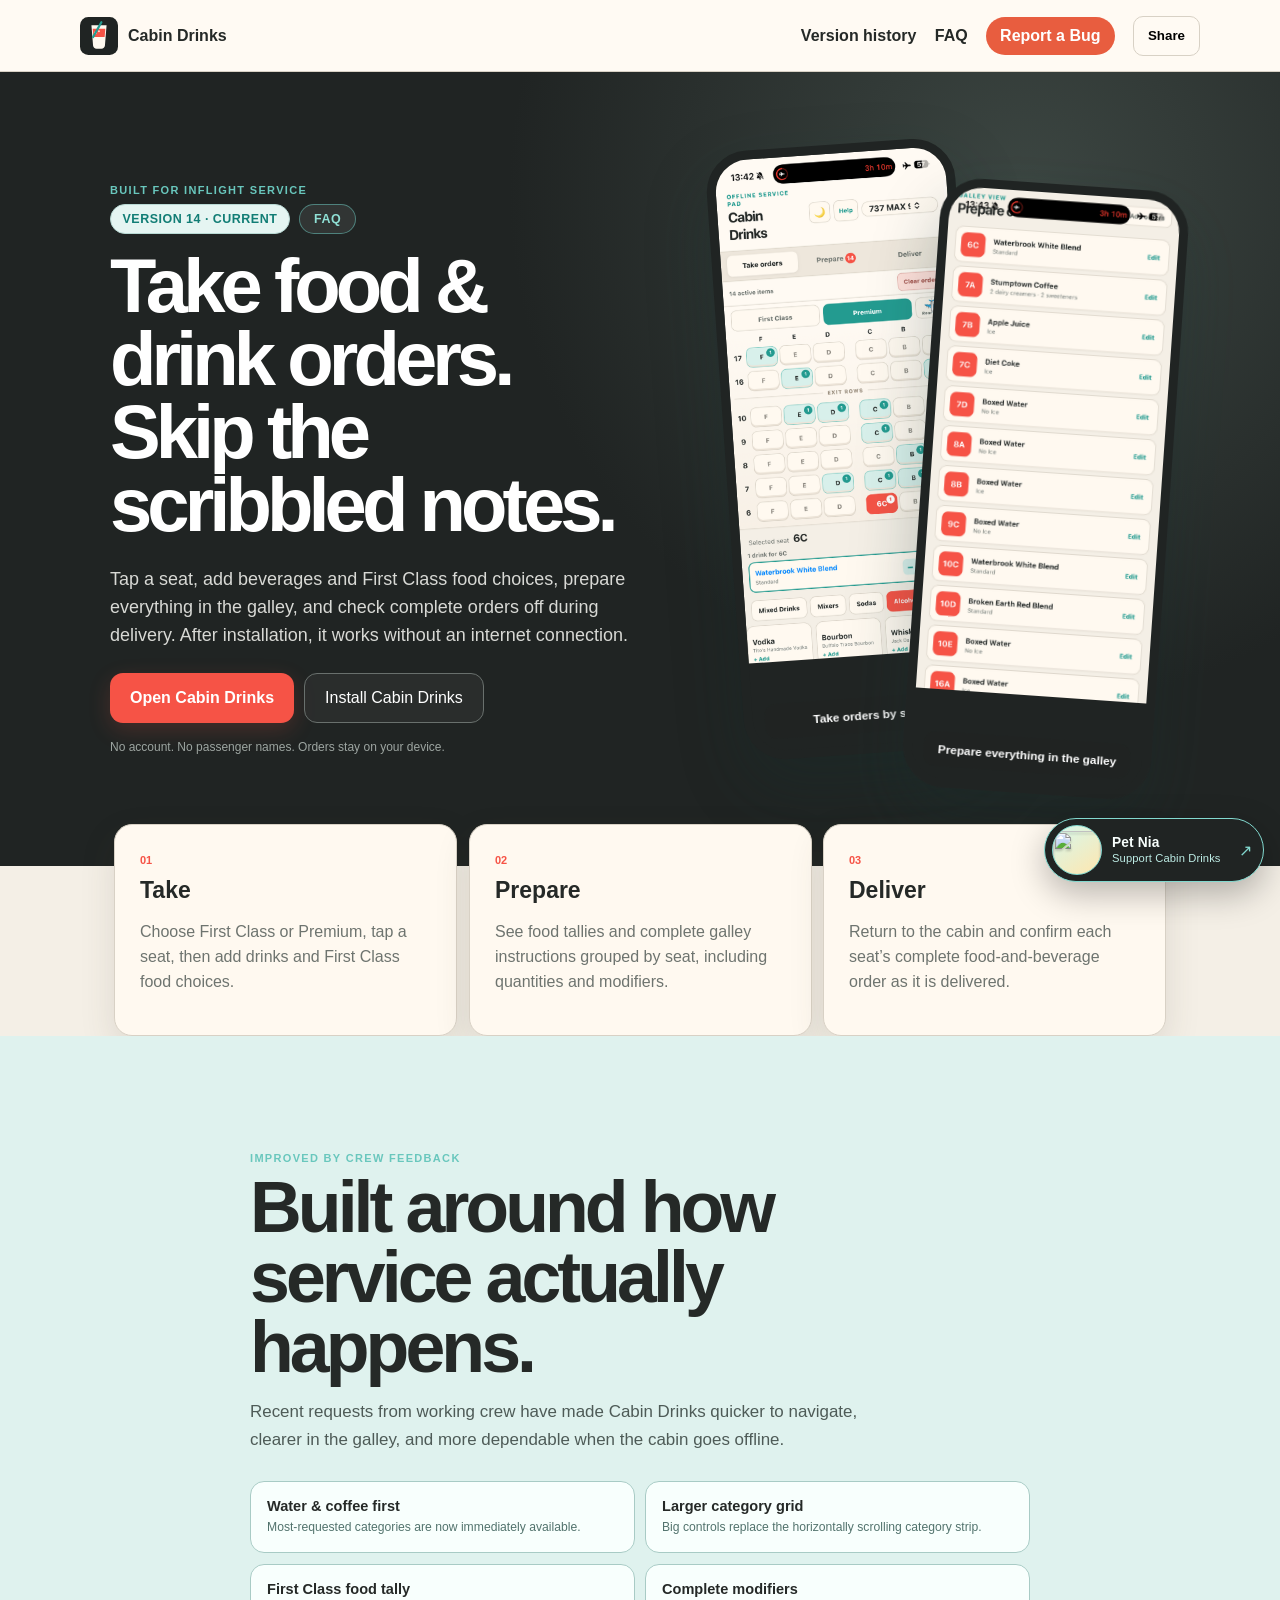
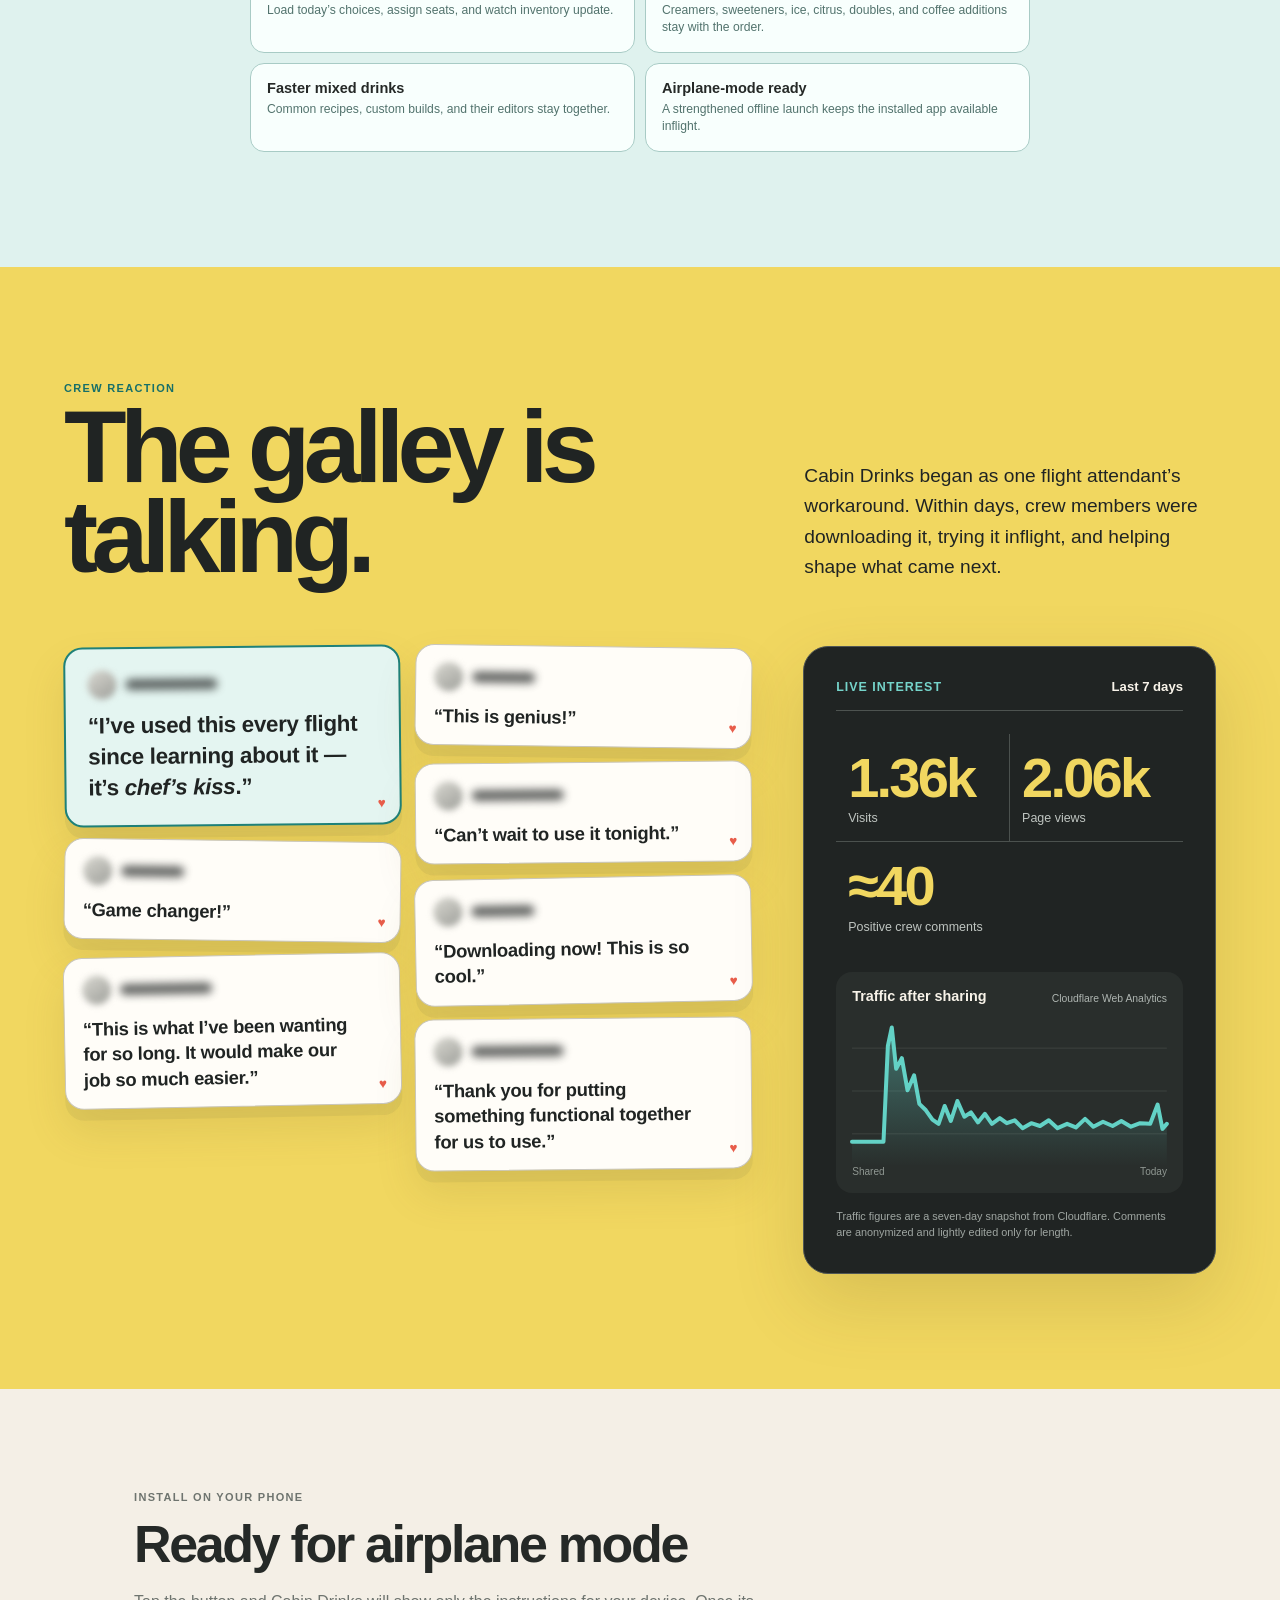
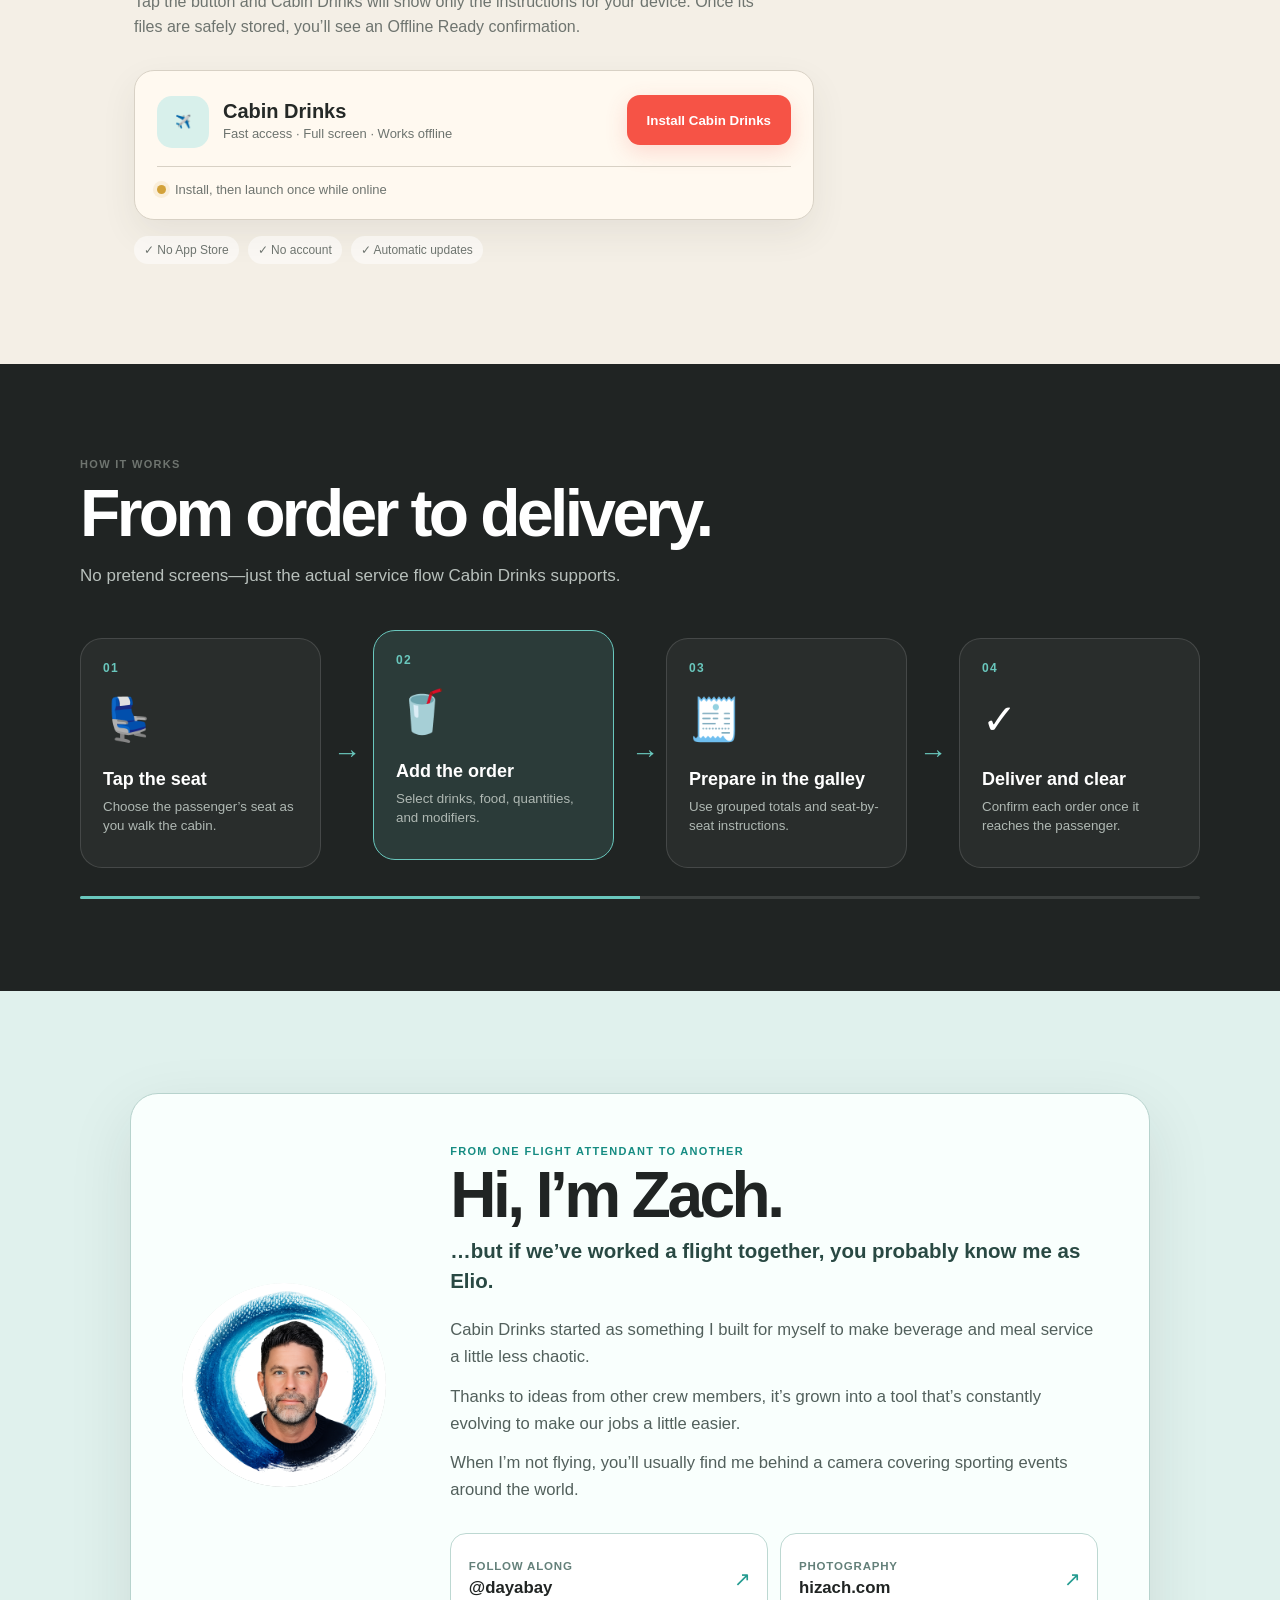
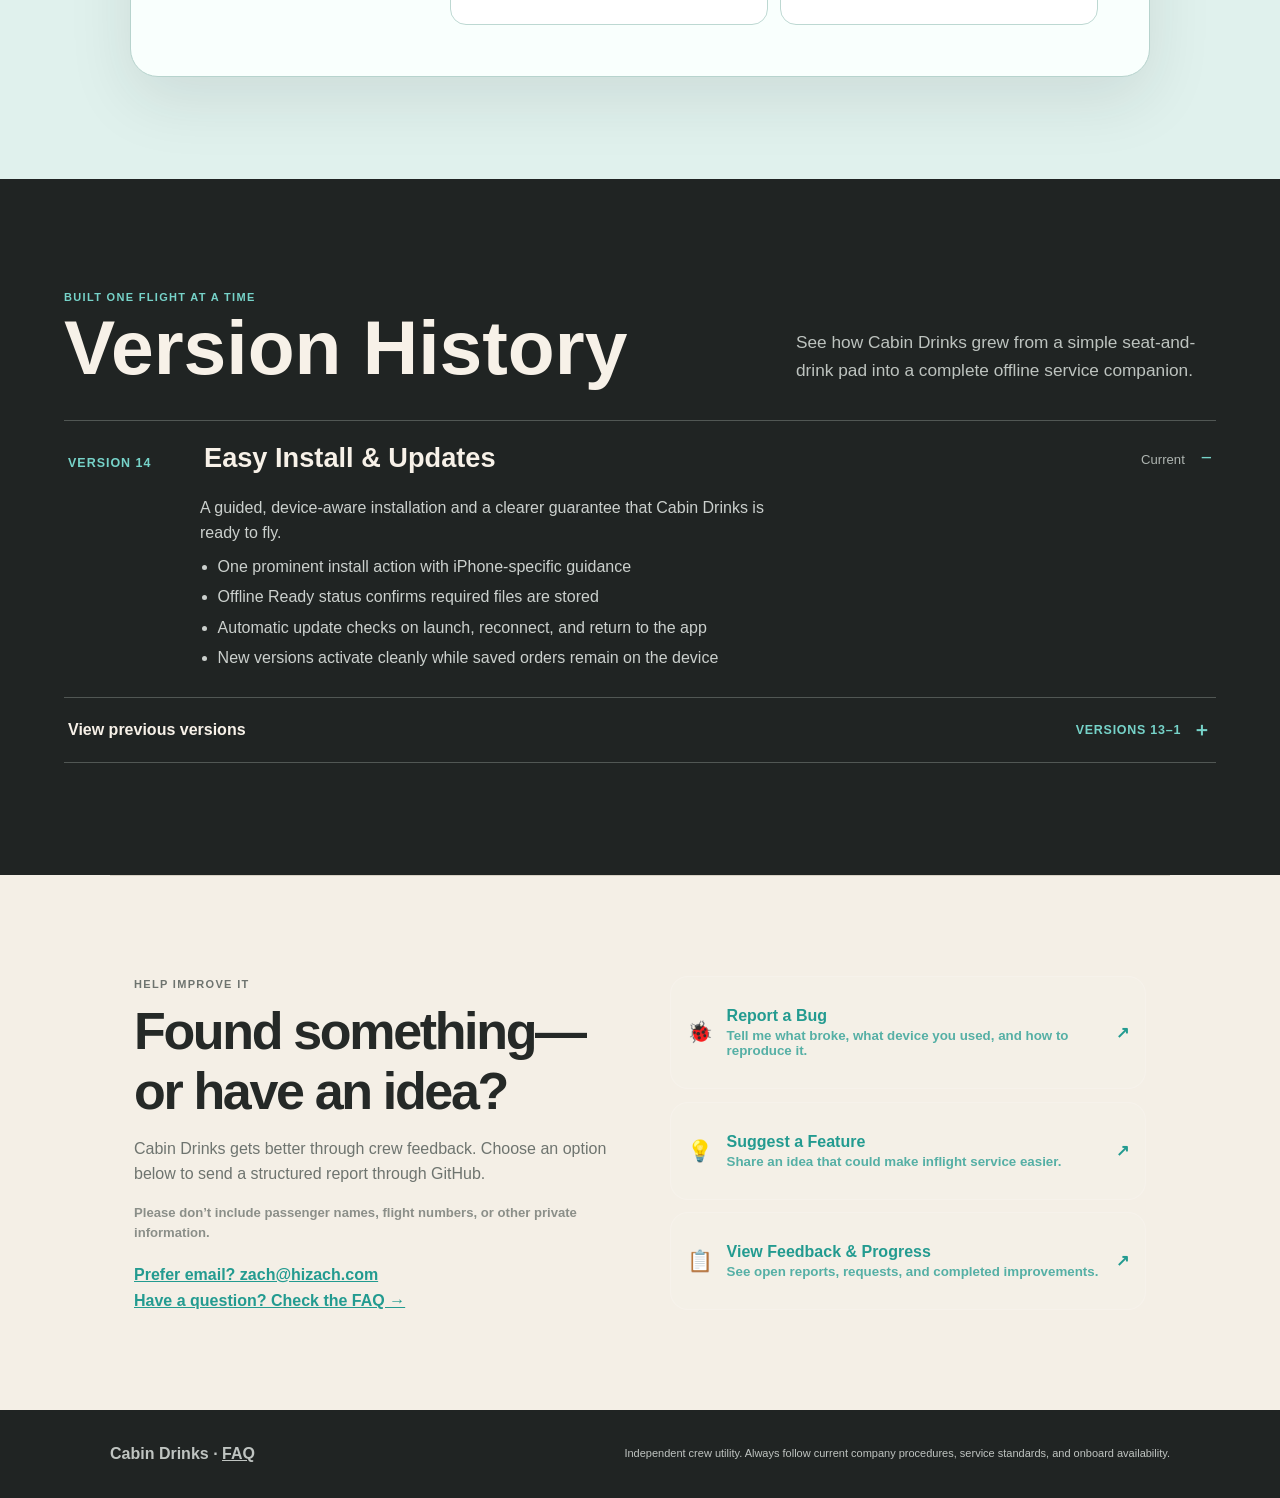
==== index.html @ 02ba3474 "Refresh Pet Nia support styles on iPhone" ====
<!doctype html>
<html lang="en">
<head>
<meta charset="utf-8">
<meta name="viewport" content="width=device-width,initial-scale=1,viewport-fit=cover">
<meta name="theme-color" content="#202423">
<title>Cabin Drinks · Offline food and beverage service pad</title>
<meta name="description" content="A fast, offline-friendly food and beverage order pad designed for inflight service.">
<link rel="manifest" href="./manifest.json">
<link rel="icon" href="./app-icon.svg">
<link rel="apple-touch-icon" href="./app-icon.svg">
<link rel="stylesheet" href="./landing.css">
<link rel="stylesheet" href="./history.css">
<link rel="stylesheet" href="./about.css">
<link rel="stylesheet" href="./support.css?v=3">
<link rel="stylesheet" href="./showcase.css">
<link rel="stylesheet" href="./install.css">
<link rel="stylesheet" href="./hype.css">
</head>
<body>
<header class="nav">
<a class="brand" href="./">
<img src="./app-icon.svg" alt="">
<span>Cabin Drinks</span>
</a>
<div class="nav-actions">
<a class="history-link" href="#versions">Version history</a>
<a class="history-link" href="./faq.html">FAQ</a>
<button id="shareButton" class="text-button">Share</button>
</div>
</header>
<main>
<section class="hero">
<div class="hero-copy">
<p class="eyebrow">Built for inflight service</p>
<div class="hero-badges">
<span class="current-version">Version 14 · Current</span>
<a class="faq-badge" href="./faq.html">FAQ</a>
</div>
<h1>Take food &amp; drink orders.<br>Skip the scribbled notes.</h1>
<p class="intro">Tap a seat, add beverages and First Class food choices, prepare everything in the galley, and check complete orders off during delivery. After installation, it works without an internet connection.</p>
<div class="actions">
<a class="primary" href="./app.html">Open Cabin Drinks</a>
<button id="installButton" class="secondary install-action" type="button">Install Cabin Drinks</button>
</div>
<p class="privacy">No account. No passenger names. Orders stay on your device.</p>
</div>
<div class="device-showcase" aria-label="Cabin Drinks being used during inflight service">
<figure class="screenshot-phone">
<img src="./app-seat-map.png" alt="Cabin Drinks Premium seat map with active beverage orders" loading="lazy">
<figcaption>Take orders by seat</figcaption>
</figure>
<figure class="screenshot-phone">
<img src="./app-prepare-orders.png" alt="Cabin Drinks galley preparation list with seats and drink modifiers" loading="lazy">
<figcaption>Prepare everything in the galley</figcaption>
</figure>
</div>
</section>
<section class="features">
<article>
<span>01</span>
<h2>Take</h2>
<p>Choose First Class or Premium, tap a seat, then add drinks and First Class food choices.</p>
</article>
<article>
<span>02</span>
<h2>Prepare</h2>
<p>See food tallies and complete galley instructions grouped by seat, including quantities and modifiers.</p>
</article>
<article>
<span>03</span>
<h2>Deliver</h2>
<p>Return to the cabin and confirm each seat’s complete food-and-beverage order as it is delivered.</p>
</article>
</section>
<section class="real-service">
<div>
<p class="eyebrow">Improved by crew feedback</p>
<h2>Built around how service actually happens.</h2>
<p class="service-intro">Recent requests from working crew have made Cabin Drinks quicker to navigate, clearer in the galley, and more dependable when the cabin goes offline.</p>
<div class="latest-features">
<article>
<strong>Water &amp; coffee first</strong>
<span>Most-requested categories are now immediately available.</span>
</article>
<article>
<strong>Larger category grid</strong>
<span>Big controls replace the horizontally scrolling category strip.</span>
</article>
<article>
<strong>First Class food tally</strong>
<span>Load today’s choices, assign seats, and watch inventory update.</span>
</article>
<article>
<strong>Complete modifiers</strong>
<span>Creamers, sweeteners, ice, citrus, doubles, and coffee additions stay with the order.</span>
</article>
<article>
<strong>Faster mixed drinks</strong>
<span>Common recipes, custom builds, and their editors stay together.</span>
</article>
<article>
<strong>Airplane-mode ready</strong>
<span>A strengthened offline launch keeps the installed app available inflight.</span>
</article>
</div>
</div>
</section>
<section class="hype" aria-labelledby="hype-title">
<div class="hype-heading">
<div>
<p class="eyebrow">Crew reaction</p>
<h2 id="hype-title">The galley is talking.</h2>
</div>
<p>Cabin Drinks began as one flight attendant’s workaround. Within days, crew members were downloading it, trying it inflight, and helping shape what came next.</p>
</div>
<div class="hype-grid">
<div class="reaction-collage" aria-label="Anonymous comments from crew members">
<blockquote class="reaction featured"><div class="reaction-author"><span class="anon-avatar" aria-hidden="true"></span><span class="anon-name" aria-hidden="true"></span><span class="sr-only">Anonymous crew member</span></div><p>“I’ve used this every flight since learning about it — it’s <em>chef’s kiss</em>.”</p><span class="reaction-mark" aria-hidden="true">♥</span></blockquote>
<blockquote class="reaction"><div class="reaction-author"><span class="anon-avatar" aria-hidden="true"></span><span class="anon-name short" aria-hidden="true"></span><span class="sr-only">Anonymous crew member</span></div><p>“Game changer!”</p><span class="reaction-mark" aria-hidden="true">♥</span></blockquote>
<blockquote class="reaction"><div class="reaction-author"><span class="anon-avatar" aria-hidden="true"></span><span class="anon-name" aria-hidden="true"></span><span class="sr-only">Anonymous crew member</span></div><p>“This is what I’ve been wanting for so long. It would make our job so much easier.”</p><span class="reaction-mark" aria-hidden="true">♥</span></blockquote>
<blockquote class="reaction"><div class="reaction-author"><span class="anon-avatar" aria-hidden="true"></span><span class="anon-name short" aria-hidden="true"></span><span class="sr-only">Anonymous crew member</span></div><p>“This is genius!”</p><span class="reaction-mark" aria-hidden="true">♥</span></blockquote>
<blockquote class="reaction"><div class="reaction-author"><span class="anon-avatar" aria-hidden="true"></span><span class="anon-name" aria-hidden="true"></span><span class="sr-only">Anonymous crew member</span></div><p>“Can’t wait to use it tonight.”</p><span class="reaction-mark" aria-hidden="true">♥</span></blockquote>
<blockquote class="reaction"><div class="reaction-author"><span class="anon-avatar" aria-hidden="true"></span><span class="anon-name short" aria-hidden="true"></span><span class="sr-only">Anonymous crew member</span></div><p>“Downloading now! This is so cool.”</p><span class="reaction-mark" aria-hidden="true">♥</span></blockquote>
<blockquote class="reaction"><div class="reaction-author"><span class="anon-avatar" aria-hidden="true"></span><span class="anon-name" aria-hidden="true"></span><span class="sr-only">Anonymous crew member</span></div><p>“Thank you for putting something functional together for us to use.”</p><span class="reaction-mark" aria-hidden="true">♥</span></blockquote>
</div>
<aside class="adoption-card" aria-label="Cabin Drinks website activity during the last seven days">
<div class="adoption-topline"><span>Live interest</span><strong>Last 7 days</strong></div>
<div class="adoption-stats">
<div><strong>1.36k</strong><span>Visits</span></div>
<div><strong>2.06k</strong><span>Page views</span></div>
<div><strong>≈40</strong><span>Positive crew comments</span></div>
</div>
<div class="adoption-chart">
<div class="chart-label"><strong>Traffic after sharing</strong><span>Cloudflare Web Analytics</span></div>
<svg viewBox="0 0 720 210" role="img" aria-labelledby="traffic-title traffic-desc" preserveAspectRatio="none">
<title id="traffic-title">Cabin Drinks traffic over seven days</title>
<desc id="traffic-desc">Traffic spiked when Cabin Drinks was shared and continued steadily throughout the following week.</desc>
<defs><linearGradient id="trafficFill" x1="0" y1="0" x2="0" y2="1"><stop offset="0" stop-color="#63d2c6" stop-opacity=".42"/><stop offset="1" stop-color="#63d2c6" stop-opacity="0"/></linearGradient></defs>
<path class="chart-grid" d="M0 45H720M0 105H720M0 165H720"/>
<path class="chart-area" d="M0 176 L72 176 L82 42 L91 16 L101 74 L114 59 L127 104 L142 83 L154 123 L169 132 L184 145 L198 151 L212 126 L226 147 L241 119 L257 141 L272 135 L288 149 L304 137 L320 151 L338 143 L354 150 L372 146 L390 157 L410 150 L430 154 L450 146 L470 157 L492 151 L512 156 L533 144 L552 155 L574 148 L596 154 L616 147 L638 155 L659 150 L682 151 L699 124 L710 158 L720 151 L720 210 L0 210 Z"/>
<path class="chart-line" d="M0 176 L72 176 L82 42 L91 16 L101 74 L114 59 L127 104 L142 83 L154 123 L169 132 L184 145 L198 151 L212 126 L226 147 L241 119 L257 141 L272 135 L288 149 L304 137 L320 151 L338 143 L354 150 L372 146 L390 157 L410 150 L430 154 L450 146 L470 157 L492 151 L512 156 L533 144 L552 155 L574 148 L596 154 L616 147 L638 155 L659 150 L682 151 L699 124 L710 158 L720 151"/>
</svg>
<div class="chart-days"><span>Shared</span><span>Today</span></div>
</div>
<p class="hype-note">Traffic figures are a seven-day snapshot from Cloudflare. Comments are anonymized and lightly edited only for length.</p>
</aside>
</div>
</section>
<section id="install" class="install">
<div>
<p class="eyebrow">Install on your phone</p>
<h2>Ready for airplane mode</h2>
<p>Tap the button and Cabin Drinks will show only the instructions for your device. Once its files are safely stored, you’ll see an Offline Ready confirmation.</p>
</div>
<div class="install-card"><div class="install-card-copy"><span class="install-icon" aria-hidden="true">✈️</span><div><strong>Cabin Drinks</strong><span>Fast access · Full screen · Works offline</span></div></div><button id="installButtonSecondary" class="primary" type="button">Install Cabin Drinks</button><div id="installReadiness" class="readiness-line" role="status"><span class="status-dot"></span><span>Install, then launch once while online</span></div></div>
<div class="install-promises"><span>✓ No App Store</span><span>✓ No account</span><span>✓ Automatic updates</span></div>
</section>
<section class="guide">
<p class="eyebrow">Quick start</p>
<h2>From seat map to service</h2>
<div class="guide-grid">
<article>
<strong>1</strong>
<p>Select the aircraft and cabin. In First Class, set up today’s food inventory.</p>
</article>
<article>
<strong>2</strong>
<p>Tap a seat and add each requested food item and drink.</p>
</article>
<article>
<strong>3</strong>
<p>Use Common Drinks or Build Your Own for mixed combinations.</p>
</article>
<article>
<strong>4</strong>
<p>Open Prepare for galley totals, then Deliver when you return to the cabin.</p>
</article>
</div>
</section>
<section class="meet-zach">
<div class="about-card">
<div class="zach-portrait about-reveal about-reveal-portrait">
<div class="zach-mark" role="img" aria-label="Portrait of Zach"></div>
</div>
<div class="about-copy">
<p class="eyebrow about-reveal about-reveal-eyebrow">FROM ONE FLIGHT ATTENDANT TO ANOTHER</p>
<h2 class="about-reveal about-reveal-heading">Hi, I’m Zach.</h2>
<p class="about-subheading about-reveal about-reveal-subheading">…but if we’ve worked a flight together, you probably know me as Elio.</p>
<div class="about-body about-reveal about-reveal-body">
<p>Cabin Drinks started as something I built for myself to make beverage and meal service a little less chaotic.</p>
<p>Thanks to ideas from other crew members, it’s grown into a tool that’s constantly evolving to make our jobs a little easier.</p>
<p>When I’m not flying, you’ll usually find me behind a camera covering sporting events around the world.</p>
</div>
<div class="zach-links about-reveal about-reveal-links">
<a href="https://www.instagram.com/dayabay/" target="_blank" rel="noopener noreferrer">
<span>Follow along</span>
<strong>@dayabay</strong>
<i aria-hidden="true">↗</i>
</a>
<a href="https://www.hizach.com/" target="_blank" rel="noopener noreferrer">
<span>Photography</span>
<strong>hizach.com</strong>
<i aria-hidden="true">↗</i>
</a>
</div>
</div>
</div>
</section>
<section id="versions" class="versions">
<div class="versions-heading">
<div>
<p class="eyebrow">Built one flight at a time</p>
<h2>Version History</h2>
</div>
<p>See how Cabin Drinks grew from a simple seat-and-drink pad into a complete offline service companion.</p>
</div>
<div class="release-list">
<details class="release" open><summary><span><b>Version 14</b><strong>Easy Install &amp; Updates</strong></span><em>Current</em></summary><div><p>A guided, device-aware installation and a clearer guarantee that Cabin Drinks is ready to fly.</p><ul><li>One prominent install action with iPhone-specific guidance</li><li>Offline Ready status confirms required files are stored</li><li>Automatic update checks on launch, reconnect, and return to the app</li><li>New versions activate cleanly while saved orders remain on the device</li></ul></div></details>
<details class="version-archive"><summary class="version-archive-toggle"><span>View previous versions</span><strong>Versions 13–1</strong></summary><div class="archived-releases">
<details class="release">
<summary>
<span>
<b>Version 13</b>
<strong>Fresh Flight Reset</strong>
</span>
<em>July 2026</em>
</summary>
<div>
<p>A clearer reset and a smoother First Class food setup on iPhone.</p>
<ul>
<li>New Clear All option removes orders, reservations, and the loaded food menu</li>
<li>Clear Orders remains available when the same food menu should be reused</li>
<li>Visible version badge inside the app</li>
<li>Food inputs no longer trigger unwanted iPhone zoom</li>
<li>Larger, more responsive meal quantity controls</li>
</ul>
</div>
</details>
<details class="release">
<summary>
<span>
<b>Version 12</b>
<strong>Faster Service</strong>
</span>
<em>July 2026</em>
</summary>
<div>
<p>Less hunting, less horizontal scrolling, and stronger offline reliability.</p>
<ul>
<li>Juice &amp; Water and Coffee &amp; Teas moved to the front</li>
<li>Larger, scroll-free category grid</li>
<li>Coffee additions for Irish cream and hazelnut espresso vodka</li>
<li>Improved iPhone food-quantity controls and Home Screen offline launch</li>
<li>Common mixed-drink editors moved directly beneath their recipes</li>
</ul>
</div>
</details>
<details class="release">
<summary>
<span>
<b>Version 11</b>
<strong>First Class Food</strong>
</span>
<em>July 2026</em>
</summary>
<div>
<p>Replace the paper meal tally with a live, flight-specific inventory.</p>
<ul>
<li>Custom food menu and loaded quantities for First Class</li>
<li>Reserve food by seat with automatic remaining counts</li>
<li>Sold-out protection plus food tallies in Prepare and Deliver</li>
</ul>
</div>
</details>
<details class="release">
<summary>
<span>
<b>Version 10</b>
<strong>Redeye Ready</strong>
</span>
<em>July 2026</em>
</summary>
<div>
<p>A calmer, clearer experience for overnight service.</p>
<ul>
<li>Dark mode with a remembered sun/moon setting</li>
<li>Drink orders and modifiers are more prominent in Delivery</li>
<li>“Tap when delivered” guidance is intentionally quieter</li>
</ul>
</div>
</details>
<details class="release">
<summary>
<span>
<b>Version 9</b>
<strong>Correct Cabin View</strong>
</span>
<em>July 2026</em>
</summary>
<div>
<p>The reversed map now matches what crew actually see while walking the aisle.</p>
<ul>
<li>Forward view remains ABC · DEF</li>
<li>Reverse view displays FED · CBA</li>
<li>First Class reverse view displays FD · CA</li>
</ul>
</div>
</details>
<details class="release">
<summary>
<span>
<b>Version 8</b>
<strong>Delivery Confidence</strong>
</span>
<em>July 2026</em>
</summary>
<div>
<ul>
<li>Airplane control reverses the row sequence</li>
<li>Delivery cards show creams, sugars, and every modifier</li>
<li>More complete handoff details before marking a seat delivered</li>
</ul>
</div>
</details>
<details class="release">
<summary>
<span>
<b>Version 7</b>
<strong>Coffee &amp; Tea Polish</strong>
</span>
<em>July 2026</em>
</summary>
<div>
<ul>
<li>Cleaner Jasmine Green Tea label and coffee-specific modifiers</li>
<li>Dairy or oat milk with quantities</li>
<li>Sugar or sweetener with quantities</li>
<li>Clear Orders moved to the top of the main screen</li>
</ul>
</div>
</details>
<details class="release">
<summary>
<span>
<b>Version 6</b>
<strong>Ready to Share</strong>
</span>
<em>July 2026</em>
</summary>
<div>
<ul>
<li>New public landing page and installation guide</li>
<li>Quick-start instructions and help</li>
<li>Share, email contact, and feedback options</li>
</ul>
</div>
</details>
<details class="release">
<summary>
<span>
<b>Version 5</b>
<strong>Mixed Drinks</strong>
</span>
<em>July 2026</em>
</summary>
<div>
<ul>
<li>Build Your Own mixed-drink workflow</li>
<li>Bloody Mary quick build</li>
<li>Lemon, lime, and grapefruit citrus packets</li>
</ul>
</div>
</details>
<details class="release">
<summary>
<span>
<b>Version 4</b>
<strong>First Class</strong>
</span>
<em>July 2026</em>
</summary>
<div>
<ul>
<li>First Class and Premium cabin switcher</li>
<li>Rows 1–4 with AC · DF seating</li>
<li>Repeated taps add quantities, including double spirits</li>
</ul>
</div>
</details>
<details class="release">
<summary>
<span>
<b>Version 3</b>
<strong>Multiple Drinks</strong>
</span>
<em>July 2026</em>
</summary>
<div>
<ul>
<li>More than one drink per seat</li>
<li>Dairy and oat milk choices</li>
<li>Cream and sugar quantities</li>
<li>Existing saved orders migrated to the new format</li>
</ul>
</div>
</details>
<details class="release">
<summary>
<span>
<b>Version 2</b>
<strong>Public &amp; Offline</strong>
</span>
<em>July 2026</em>
</summary>
<div>
<ul>
<li>Installable offline web app at drinks.hizach.com</li>
<li>Aircraft selection and premium exit-row layouts</li>
<li>Branded onboard beverage menu</li>
</ul>
</div>
</details>
<details class="release">
<summary>
<span>
<b>Version 1</b>
<strong>First Prototype</strong>
</span>
<em>July 2026</em>
</summary>
<div>
<ul>
<li>Tap a seat, then choose a drink</li>
<li>Prepare and Deliver views</li>
<li>Orders stored locally on the device</li>
</ul>
</div>
</details>
</div>
</details>
</div>
</section>
<a class="tip-badge pet-nia-badge" href="https://nia.hizach.com/" target="_blank" rel="noopener noreferrer" aria-label="Pet Nia to support Cabin Drinks">
<span class="nia-support-art" aria-hidden="true"><img src="https://nia.hizach.com/icon.png" width="52" height="52" alt=""></span>
<span class="nia-support-copy"><strong>Pet Nia</strong><small>Support Cabin Drinks</small></span>
<i aria-hidden="true">↗</i>
</a>
<section class="feedback">
<div>
<p class="eyebrow">Help improve it</p>
<h2>Questions or feedback?</h2>
<p>Cabin Drinks was created by Zach as an independent crew tool. Tell me what would make it more useful on your flights.</p>
<a href="mailto:zach@hizach.com">zach@hizach.com</a>
</div>
<form id="feedbackForm">
<label>Your name <input id="feedbackName" autocomplete="name" placeholder="Optional">
</label>
<label>Feedback <textarea id="feedbackMessage" required placeholder="What should be added or changed?">
</textarea>
</label>
<button class="primary" type="submit">Send feedback</button>
<small>This opens your email app so you can review the message before sending.</small>
</form>
</section>
</main>
<footer>
<span>Cabin Drinks · <a href="./faq.html">FAQ</a></span>
<p>Independent crew utility. Always follow current company procedures, service standards, and onboard availability.</p>
</footer>
<div id="installSheet" class="install-sheet" hidden><button class="sheet-backdrop" type="button" data-close-install aria-label="Close installation instructions"></button><section class="sheet-panel" role="dialog" aria-modal="true" aria-labelledby="installSheetTitle"><div class="sheet-handle" aria-hidden="true"></div><button class="sheet-close" type="button" data-close-install aria-label="Close">×</button><p class="eyebrow" id="installDeviceLabel">Install on iPhone</p><h2 id="installSheetTitle">Add Cabin Drinks to your Home Screen</h2><div id="installSteps" class="install-steps"></div><button id="installContinue" class="primary sheet-action" type="button">Got it</button><p class="sheet-note">After adding it to your Home Screen, launch Cabin Drinks once while online to finish offline setup.</p></section></div>
<div id="updateToast" class="update-toast" hidden role="status"><span>Cabin Drinks was updated.</span><strong>Version 14</strong></div>
<script src="./updater.js" defer></script>
<script src="./landing.js" defer>
</script>
<!-- Cloudflare Web Analytics -->
<script type="module" src="https://static.cloudflareinsights.com/beacon.min.js" data-cf-beacon='{"token":"95818106f4164158a05500f0138e5df4"}'>
</script>
<!-- End Cloudflare Web Analytics -->
</body>
</html>
---- landing.css ----
:root{--charcoal:#202423;--cream:#f4efe6;--raised:#fff9f0;--ink:#252927;--muted:#6e746f;--coral:#f65346;--teal:#239b90;--line:#d8d1c5}*{box-sizing:border-box}html{scroll-behavior:smooth}body{margin:0;color:var(--ink);background:var(--cream);font-family:-apple-system,BlinkMacSystemFont,"Segoe UI",sans-serif}a{color:inherit}.nav{height:72px;padding:0 max(22px,calc((100vw - 1120px)/2));display:flex;align-items:center;justify-content:space-between;border-bottom:1px solid var(--line);background:#fffaf3}.brand{display:flex;align-items:center;gap:10px;text-decoration:none;font-weight:850}.brand img{width:38px;height:38px}.text-button{min-height:40px;padding:0 14px;border:1px solid var(--line);border-radius:10px;background:transparent;font-weight:750}.hero{min-height:680px;padding:72px max(24px,calc((100vw - 1060px)/2));display:grid;grid-template-columns:1.1fr .9fr;align-items:center;gap:70px;background:radial-gradient(circle at 80% 15%,#3c4642 0,var(--charcoal) 42%);color:#fff}.eyebrow{margin:0 0 8px;color:#69c7bd;font-size:11px;font-weight:850;letter-spacing:.12em;text-transform:uppercase}.hero h1{max-width:680px;margin:0;font-size:clamp(43px,7vw,76px);line-height:.96;letter-spacing:-.065em}.intro{max-width:620px;margin:24px 0;color:#d8d9d5;font-size:18px;line-height:1.55}.actions{display:flex;flex-wrap:wrap;gap:10px}.primary,.secondary{min-height:50px;padding:0 20px;display:inline-flex;align-items:center;justify-content:center;border:0;border-radius:13px;text-decoration:none;font-weight:850}.primary{color:#fff;background:var(--coral);box-shadow:0 7px 22px #f6534630}.secondary{color:#fff;border:1px solid #69706d;background:#ffffff0b}.privacy{margin:17px 0 0;color:#9da5a1;font-size:12px}.hero-badges{display:flex;flex-wrap:wrap;align-items:center;gap:.6rem;margin:.4rem 0 1rem}.hero-badges .current-version{margin:0}.faq-badge{display:inline-flex;align-items:center;padding:.45rem .85rem;border:1px solid #69c7bd88;border-radius:999px;background:#ffffff14;color:#8fe0d5;font-size:.78rem;font-weight:850;letter-spacing:.04em;text-transform:uppercase;text-decoration:none;transition:background .15s ease}.faq-badge:hover{background:#ffffff26}.features{max-width:1100px;margin:-42px auto 0;padding:0 24px;display:grid;grid-template-columns:repeat(3,1fr);gap:12px;position:relative}.features article{padding:25px;border:1px solid var(--line);border-radius:18px;background:var(--raised);box-shadow:0 14px 35px #463d3120}.features span{color:var(--coral);font-size:11px;font-weight:900}.features h2{margin:9px 0 5px;font-size:23px}.features p,.install p,.guide p,.feedback p{color:var(--muted);line-height:1.55}.install,.guide,.feedback{max-width:1060px;margin:0 auto;padding:100px 24px}.install>div:first-child{max-width:640px}.install h2,.guide h2,.feedback h2{margin:0;font-size:clamp(34px,5vw,52px);letter-spacing:-.045em}.device-grid{display:grid;grid-template-columns:1fr 1fr;gap:14px;margin:30px 0}.device-grid article{padding:24px;border:1px solid var(--line);border-radius:18px;background:var(--raised)}.device-grid h3{margin:0 0 14px}.device-grid ol{margin:0;padding-left:22px;color:var(--muted);line-height:1.8}.centered{margin:0 auto;display:flex;width:max-content}.guide{padding-top:30px}.guide-grid{margin-top:26px;display:grid;grid-template-columns:repeat(4,1fr);gap:10px}.guide-grid article{padding:18px;border-top:2px solid var(--teal)}.guide-grid strong{color:var(--teal);font-size:28px}.feedback{display:grid;grid-template-columns:1fr 1fr;gap:60px;border-top:1px solid var(--line)}.feedback a{color:var(--teal);font-weight:850}.feedback form{padding:22px;border:1px solid var(--line);border-radius:18px;background:var(--raised)}.feedback label{display:block;margin-bottom:14px;color:var(--muted);font-size:12px;font-weight:750}.feedback input,.feedback textarea{width:100%;margin-top:6px;padding:12px;border:1px solid var(--line);border-radius:10px;background:#fff;font:inherit}.feedback textarea{min-height:120px;resize:vertical}.feedback form small{display:block;margin-top:9px;color:var(--muted);line-height:1.4}footer{padding:35px max(24px,calc((100vw - 1060px)/2));display:flex;justify-content:space-between;gap:30px;color:#bfc4c1;background:var(--charcoal)}footer span{font-weight:850}footer p{max-width:570px;margin:0;font-size:11px;line-height:1.5;text-align:right}@media(max-width:760px){.nav{height:62px;padding:0 16px}.hero{min-height:auto;padding:52px 22px 80px;grid-template-columns:1fr;gap:45px}.hero h1{font-size:46px}.intro{font-size:16px}.features{margin-top:-36px;grid-template-columns:1fr}.features article{padding:18px}.install,.guide,.feedback{padding:72px 20px}.device-grid,.feedback{grid-template-columns:1fr}.guide-grid{grid-template-columns:1fr 1fr}.feedback{gap:30px}footer{display:block;text-align:left}footer p{margin-top:10px;text-align:left}.text-button{min-height:36px}}@media(max-width:390px){.hero h1{font-size:40px}.guide-grid{grid-template-columns:1fr}}
/* Floating support badge fallback kept in the primary landing stylesheet. */
.tip-badge{position:fixed;right:max(16px,env(safe-area-inset-right));bottom:max(18px,calc(env(safe-area-inset-bottom) + 10px));z-index:999;min-height:52px;padding:7px 15px 7px 8px;display:flex!important;align-items:center;gap:9px;width:auto!important;border:1px solid #82d9cf;border-radius:999px;color:#f8fffd!important;background:#202423;text-decoration:none!important;box-shadow:0 12px 34px rgba(0,0,0,.28)}.tip-badge span{width:38px;height:38px;display:grid;place-items:center;border-radius:50%;background:#35413e;font-size:1.1rem}.tip-badge strong{font-size:.82rem;letter-spacing:.01em}@media(max-width:520px){.tip-badge{right:12px;bottom:max(12px,env(safe-area-inset-bottom));min-height:48px;padding:5px 12px 5px 6px}.tip-badge span{width:36px;height:36px}.tip-badge strong{font-size:.78rem}}
---- history.css ----
.nav-actions{display:flex;align-items:center;gap:1.15rem}.history-link{color:inherit;font-weight:750;text-decoration:none}.history-link:hover{text-decoration:underline}.current-version{display:inline-flex;margin:.4rem 0 1rem;padding:.45rem .72rem;border:1px solid #b8d9d4;border-radius:999px;background:#e5f5f2;color:#117d75;font-size:.78rem;font-weight:850;letter-spacing:.04em;text-transform:uppercase}.versions{padding:clamp(4rem,9vw,7rem) max(5vw,calc((100vw - 1180px)/2));background:#202423;color:#f7f1e8}.versions-heading{display:grid;grid-template-columns:1fr minmax(260px,420px);gap:2rem;align-items:end;margin-bottom:2.2rem}.versions-heading h2{margin:.2rem 0 0;font-size:clamp(2.6rem,6vw,5rem);line-height:.95}.versions-heading>p{margin:0;color:#bdc3bf;font-size:1.08rem;line-height:1.6}.versions .eyebrow{color:#76d3c9}.release-list{border-top:1px solid #515754}.release{border-bottom:1px solid #515754}.release summary{display:flex;justify-content:space-between;gap:1rem;align-items:center;padding:1.35rem .25rem;cursor:pointer;list-style:none}.release summary::-webkit-details-marker{display:none}.release summary span{display:grid;grid-template-columns:minmax(90px,120px) 1fr;align-items:baseline;gap:1rem}.release summary b{color:#76d3c9;font-size:.78rem;letter-spacing:.08em;text-transform:uppercase}.release summary strong{font-size:clamp(1.18rem,3vw,1.7rem)}.release summary em{color:#aeb5b1;font-size:.82rem;font-style:normal;white-space:nowrap}.release summary em::after{content:"＋";display:inline-block;margin-left:1rem;color:#76d3c9;font-size:1.2rem}.release[open] summary em::after{content:"−"}.release>div{max-width:720px;padding:0 0 1.6rem calc(120px + 1rem);color:#cbd0cd;line-height:1.55}.release>div p{margin:0 0 .6rem}.release ul{margin:.4rem 0 0;padding-left:1.1rem}.release li+li{margin-top:.35rem}@media(max-width:700px){.history-link{display:none}.nav-actions{gap:.5rem}.versions-heading{grid-template-columns:1fr}.release summary span{grid-template-columns:1fr;gap:.25rem}.release>div{padding-left:.25rem}.release summary em::after{margin-left:.5rem}}
.nav-actions{display:flex;align-items:center;gap:1.15rem}.history-link{color:inherit;font-weight:750;text-decoration:none}.history-link:hover{text-decoration:underline}.current-version{display:inline-flex;margin:.4rem 0 1rem;padding:.45rem .72rem;border:1px solid #b8d9d4;border-radius:999px;background:#e5f5f2;color:#117d75;font-size:.78rem;font-weight:850;letter-spacing:.04em;text-transform:uppercase}.versions{padding:clamp(4rem,9vw,7rem) max(5vw,calc((100vw - 1180px)/2));background:#202423;color:#f7f1e8}.versions-heading{display:grid;grid-template-columns:1fr minmax(260px,420px);gap:2rem;align-items:end;margin-bottom:2.2rem}.versions-heading h2{margin:.2rem 0 0;font-size:clamp(2.6rem,6vw,5rem);line-height:.95}.versions-heading>p{margin:0;color:#bdc3bf;font-size:1.08rem;line-height:1.6}.versions .eyebrow{color:#76d3c9}.release-list{border-top:1px solid #515754}.release{border-bottom:1px solid #515754}.release summary{display:flex;justify-content:space-between;gap:1rem;align-items:center;padding:1.35rem .25rem;cursor:pointer;list-style:none}.release summary::-webkit-details-marker{display:none}.release summary span{display:grid;grid-template-columns:minmax(90px,120px) 1fr;align-items:baseline;gap:1rem}.release summary b{color:#76d3c9;font-size:.78rem;letter-spacing:.08em;text-transform:uppercase}.release summary strong{font-size:clamp(1.18rem,3vw,1.7rem)}.release summary em{color:#aeb5b1;font-size:.82rem;font-style:normal;white-space:nowrap}.release summary em::after{content:"＋";display:inline-block;margin-left:1rem;color:#76d3c9;font-size:1.2rem}.release[open] summary em::after{content:"−"}.release>div{max-width:720px;padding:0 0 1.6rem calc(120px + 1rem);color:#cbd0cd;line-height:1.55}.release>div p{margin:0 0 .6rem}.release ul{margin:.4rem 0 0;padding-left:1.1rem}.release li+li{margin-top:.35rem}.meet-zach{display:grid;grid-template-columns:150px minmax(0,720px);gap:clamp(1.5rem,5vw,4rem);align-items:start;padding:clamp(4rem,9vw,7rem) max(5vw,calc((100vw - 1180px)/2));background:#dff2ee;color:#202423}.zach-mark{width:150px;height:150px;display:grid;place-items:center;border-radius:50%;background:#202423;color:#73d0c6;font-size:2.3rem;font-weight:900;letter-spacing:-.06em;box-shadow:inset 0 0 0 9px #ffffff55}.meet-zach h2{margin:.15rem 0 .8rem;font-size:clamp(2.3rem,5vw,4rem);letter-spacing:-.045em}.meet-zach>div>p:not(.eyebrow){max-width:650px;color:#4e5b57;font-size:1.08rem;line-height:1.65}.zach-links{display:grid;grid-template-columns:repeat(2,minmax(0,1fr));gap:.75rem;margin-top:1.6rem}.zach-links a{padding:1rem 1.1rem;border:1px solid #a8cbc5;border-radius:14px;color:#202423;background:#f8fffd;text-decoration:none;transition:transform .15s ease,box-shadow .15s ease}.zach-links a:hover{transform:translateY(-2px);box-shadow:0 8px 24px #17332f1c}.zach-links span,.zach-links strong{display:block}.zach-links span{margin-bottom:.28rem;color:#52736d;font-size:.72rem;font-weight:800;text-transform:uppercase;letter-spacing:.06em}.zach-links strong{font-size:.96rem}@media(max-width:700px){.history-link{display:none}.nav-actions{gap:.5rem}.versions-heading{grid-template-columns:1fr}.release summary span{grid-template-columns:1fr;gap:.25rem}.release>div{padding-left:.25rem}.release summary em::after{margin-left:.5rem}.meet-zach{grid-template-columns:1fr}.zach-mark{width:92px;height:92px;font-size:1.55rem}.zach-links{grid-template-columns:1fr}}

/* Collapsed version archive */
.version-archive{border-bottom:1px solid #515754}.version-archive>summary{display:flex;justify-content:space-between;align-items:center;gap:1rem;padding:1.2rem .25rem;cursor:pointer;list-style:none;color:#f7f1e8}.version-archive>summary::-webkit-details-marker{display:none}.version-archive-toggle span{font-size:1rem;font-weight:800}.version-archive-toggle strong{display:inline-flex;align-items:center;gap:.7rem;color:#76d3c9;font-size:.78rem;letter-spacing:.06em;text-transform:uppercase}.version-archive-toggle strong::after{content:"＋";font-size:1.2rem}.version-archive[open]>.version-archive-toggle strong::after{content:"−"}.archived-releases{border-top:1px solid #515754}.archived-releases .release:last-child{border-bottom:0}@media(max-width:700px){.version-archive>summary{align-items:flex-start}.version-archive-toggle strong{white-space:nowrap}}
---- about.css ----
.meet-zach{
  display:block;
  padding:clamp(4rem,8vw,7rem) max(5vw,calc((100vw - 1180px)/2));
  background:#e0f1ed;
  color:#202423;
  animation:none!important;
}
.about-card{
  max-width:1020px;
  margin:0 auto;
  padding:clamp(1.5rem,4vw,3.5rem);
  display:grid;
  grid-template-columns:204px minmax(0,1fr);
  gap:clamp(1.75rem,5vw,4.25rem);
  align-items:center;
  border:1px solid #b7d3cd;
  border-radius:28px;
  background:#f9fffd;
  box-shadow:0 22px 65px rgba(32,36,35,.1);
}
.zach-portrait{
  width:204px;
  height:204px;
  min-width:204px;
  min-height:204px;
  display:grid;
  place-items:center;
  overflow:visible;
  border-radius:50%;
}
.zach-mark{
  width:204px;
  height:204px;
  min-width:204px;
  min-height:204px;
  display:block;
  overflow:hidden;
  border-radius:50%;
  clip-path:circle(50% at 50% 50%);
  background-color:#fff;
  background-image:url('./A1C049B2-7FF4-41EC-9220-E4BF0FF22D71.png');
  background-position:center;
  background-size:cover;
  background-repeat:no-repeat;
  box-shadow:0 18px 42px rgba(32,36,35,.18),0 4px 12px rgba(32,36,35,.1);
  font-size:0;
  color:transparent;
}
.about-copy .eyebrow{
  margin:0 0 .5rem;
  color:#168c82;
}
.about-copy h2{
  margin:0 0 .65rem;
  font-size:clamp(2.5rem,5vw,4.5rem);
  line-height:.95;
  letter-spacing:-.055em;
}
.about-subheading{
  max-width:690px;
  margin:0 0 1.35rem!important;
  color:#294943!important;
  font-size:clamp(1.05rem,2vw,1.28rem)!important;
  font-weight:700;
  line-height:1.45!important;
}
.about-body{
  max-width:690px;
}
.about-body p{
  margin:0 0 .78rem;
  color:#52605c;
  font-size:1.04rem;
  line-height:1.62;
}
.about-body p:last-child{margin-bottom:0}
.zach-links{
  display:grid;
  grid-template-columns:repeat(2,minmax(0,1fr));
  gap:.8rem;
  margin-top:1.8rem;
}
.zach-links a{
  position:relative;
  min-height:92px;
  padding:1.05rem 2.8rem 1.05rem 1.1rem;
  display:flex;
  flex-direction:column;
  justify-content:center;
  border:1px solid #bdd8d2;
  border-radius:16px;
  color:#202423;
  background:#fff;
  text-decoration:none;
  animation:none!important;
  transition:transform .15s ease,box-shadow .15s ease,border-color .15s ease;
}
.zach-links a:hover{
  transform:translateY(-2px);
  border-color:#55b7ac;
  box-shadow:0 10px 28px rgba(32,36,35,.1);
}
.zach-links span,.zach-links strong{display:block}
.zach-links span{
  margin-bottom:.35rem;
  color:#64807a;
  font-size:.72rem;
  font-weight:850;
  letter-spacing:.07em;
  text-transform:uppercase;
}
.zach-links strong{font-size:1.05rem}
.zach-links i{
  position:absolute;
  right:1rem;
  top:50%;
  translate:0 -50%;
  color:#239b90;
  font-size:1.25rem;
  font-style:normal;
}

/* About reveal: portrait to links completes in roughly 600ms. */
.about-reveal{
  opacity:0;
  transform:translateY(10px);
  animation:about-reveal .26s both cubic-bezier(.2,.8,.2,1);
}
.about-reveal-portrait{animation-delay:0ms;transform:translateY(6px) scale(.965)}
.about-reveal-eyebrow{animation-delay:70ms}
.about-reveal-heading{animation-delay:140ms}
.about-reveal-subheading{animation-delay:210ms}
.about-reveal-body{animation-delay:280ms}
.about-reveal-links{animation-delay:340ms}
@keyframes about-reveal{
  to{opacity:1;transform:none}
}

/* Existing light reveals elsewhere on the landing page. */
main>section{animation:section-arrive .65s both cubic-bezier(.2,.8,.2,1)}
main>section:nth-of-type(2){animation-delay:.06s}
main>section:nth-of-type(3){animation-delay:.12s}
main>section:nth-of-type(4){animation-delay:.18s}
main>section:nth-of-type(5){animation-delay:.24s}
main>section:nth-of-type(6){animation-delay:.3s}
main>section:nth-of-type(7){animation-delay:.36s}
main>section:nth-of-type(8){animation-delay:.42s}
.features article,.latest-features article,.guide-grid article,.github-feedback-card{
  animation:item-arrive .5s both cubic-bezier(.2,.8,.2,1)
}
.features article:nth-child(2),.latest-features article:nth-child(2),.guide-grid article:nth-child(2),.github-feedback-card:nth-child(2){animation-delay:.07s}
.features article:nth-child(3),.latest-features article:nth-child(3),.guide-grid article:nth-child(3),.github-feedback-card:nth-child(3){animation-delay:.14s}
.latest-features article:nth-child(4),.guide-grid article:nth-child(4){animation-delay:.21s}
.latest-features article:nth-child(5){animation-delay:.28s}
.latest-features article:nth-child(6){animation-delay:.35s}
@keyframes section-arrive{from{opacity:0;transform:translateY(18px)}to{opacity:1;transform:none}}
@keyframes item-arrive{from{opacity:0;transform:translateY(10px) scale(.985)}to{opacity:1;transform:none}}

@media(max-width:700px){
  .meet-zach{padding:3.5rem 1rem}
  .about-card{
    grid-template-columns:1fr;
    padding:1.4rem;
    border-radius:22px;
    text-align:left;
  }
  .zach-portrait,.zach-mark{
    width:204px;
    height:204px;
    min-width:204px;
    min-height:204px;
  }
  .zach-portrait{margin:0 auto}
  .about-copy h2{font-size:2.7rem}
  .about-subheading{font-size:1.08rem!important}
  .about-body p{font-size:1rem}
  .zach-links{grid-template-columns:1fr}
  .zach-links a{min-height:80px}
}

@media(prefers-reduced-motion:reduce){
  main>section,.features article,.latest-features article,.guide-grid article,.github-feedback-card,.about-reveal{
    opacity:1!important;
    transform:none!important;
    animation:none!important;
  }
}
---- support.css ----
.tip-badge{position:fixed;right:max(16px,env(safe-area-inset-right));bottom:max(18px,calc(env(safe-area-inset-bottom) + 10px));z-index:50;box-sizing:border-box;width:max-content;max-width:calc(100vw - 32px);min-height:64px;padding:6px 11px 6px 7px;display:flex;align-items:center;gap:10px;overflow:visible;border:1px solid #82d9cf;border-radius:999px;color:#f8fffd;background:#202423;text-decoration:none;box-shadow:0 12px 34px rgba(0,0,0,.28);transition:transform .15s ease,box-shadow .15s ease}.tip-badge:hover{transform:translateY(-2px);box-shadow:0 16px 40px rgba(0,0,0,.34)}.tip-badge .nia-support-art{flex:0 0 50px;width:50px;height:50px;display:grid;place-items:end center;overflow:hidden;border:1px solid #82d9cf;border-radius:50%;background:linear-gradient(145deg,#d5f8ee,#ffe6ae)}.tip-badge .nia-support-art img{width:48px;height:58px;object-fit:contain;object-position:center bottom;transform:translateY(5px);filter:drop-shadow(0 2px 1px rgba(0,0,0,.18))}.tip-badge .nia-support-copy{display:flex;width:auto;height:auto;min-width:116px;flex:0 0 auto;flex-direction:column;align-items:flex-start;justify-content:center;gap:2px;border-radius:0;background:transparent;line-height:1.1}.tip-badge .nia-support-copy strong,.tip-badge .nia-support-copy small{display:block;width:auto;height:auto;white-space:nowrap}.tip-badge .nia-support-copy strong{font-size:.86rem;letter-spacing:.01em}.tip-badge .nia-support-copy small{color:#bdece5;font-size:.7rem;letter-spacing:.01em}.tip-badge>i{flex:0 0 auto;margin-left:1px;color:#82d9cf;font-size:1rem;font-style:normal}@media(max-width:520px){.tip-badge{right:12px;bottom:max(12px,env(safe-area-inset-bottom));max-width:calc(100vw - 24px);min-height:58px;padding:5px 10px 5px 6px;gap:8px}.tip-badge .nia-support-art{flex-basis:46px;width:46px;height:46px}.tip-badge .nia-support-art img{width:45px;height:54px}.tip-badge .nia-support-copy{min-width:108px}.tip-badge .nia-support-copy strong{font-size:.8rem}.tip-badge .nia-support-copy small{font-size:.65rem}.tip-badge>i{font-size:.9rem}}@media(prefers-reduced-motion:reduce){.tip-badge{transition:none}}
---- showcase.css ----
.real-service {
  padding: clamp(4.5rem, 9vw, 7.5rem) max(5vw, calc((100vw - 900px) / 2));
  background: #dff2ee;
}

.real-service > div {
  max-width: 780px;
  margin: 0 auto;
}

.real-service h2 {
  max-width: 650px;
  margin: .15rem 0 1rem;
  font-size: clamp(2.6rem, 5.6vw, 5rem);
  line-height: .98;
  letter-spacing: -.055em;
}

.real-service .service-intro {
  max-width: 610px;
  margin: 0;
  color: #4e5b57;
  font-size: 1.06rem;
  line-height: 1.65;
}

.latest-features {
  display: grid;
  grid-template-columns: repeat(2, minmax(0, 1fr));
  gap: .65rem;
  margin-top: 1.7rem;
}

.latest-features article {
  padding: 1rem;
  border: 1px solid #a8cbc5;
  border-radius: 14px;
  background: #f8fffd;
}

.latest-features strong,
.latest-features span {
  display: block;
}

.latest-features strong {
  font-size: .91rem;
}

.latest-features span {
  margin-top: .3rem;
  color: #52736d;
  font-size: .76rem;
  line-height: 1.4;
}

.device-showcase {
  min-height: 650px;
  position: relative;
}

.screenshot-phone {
  position: absolute;
  margin: 0;
  width: min(56%, 300px);
  height: 610px;
  overflow: hidden;
  border: 9px solid #202423;
  border-radius: 42px;
  background: #202423;
  box-shadow: 0 28px 65px #17332f45;
}

.screenshot-phone img {
  width: 100%;
  height: auto;
  display: block;
}

.screenshot-phone:first-child {
  left: 0;
  top: 0;
  transform: rotate(-4deg);
}

.screenshot-phone:last-child {
  right: 0;
  bottom: 0;
  transform: rotate(4deg);
}

.screenshot-phone figcaption {
  position: absolute;
  left: 12px;
  right: 12px;
  bottom: 12px;
  padding: .65rem .8rem;
  border-radius: 12px;
  color: #fff;
  background: #202423e8;
  font-size: .74rem;
  font-weight: 800;
  text-align: center;
  backdrop-filter: blur(8px);
}

@media (max-width: 900px) {
  .device-showcase {
    width: min(100%, 620px);
    margin: 0 auto;
  }
}

@media (max-width: 560px) {
  .real-service {
    padding-inline: 20px;
  }

  .latest-features {
    grid-template-columns: 1fr;
  }

  .device-showcase {
    min-height: 540px;
  }

  .screenshot-phone {
    width: 58%;
    height: 505px;
    border-width: 7px;
    border-radius: 32px;
  }
}
---- install.css ----
.install-action{font:inherit;cursor:pointer}.offline-status{display:inline-flex;align-items:center;gap:8px;margin-top:16px;padding:9px 12px;border:1px solid #ffffff25;border-radius:999px;color:#d8d9d5;background:#ffffff0a;font-size:12px}.status-dot{width:9px;height:9px;flex:0 0 auto;border-radius:50%;background:#d3a23a;box-shadow:0 0 0 4px #d3a23a20}.offline-status.is-ready,.readiness-line.is-ready{color:#dff8f3}.offline-status.is-ready .status-dot,.readiness-line.is-ready .status-dot{background:#3fb6a8;box-shadow:0 0 0 4px #3fb6a820}.offline-status.is-error .status-dot,.readiness-line.is-error .status-dot{background:#f65346;box-shadow:0 0 0 4px #f6534620}.install-card{max-width:680px;margin:30px 0 16px;padding:22px;display:grid;grid-template-columns:1fr auto;align-items:center;gap:18px;border:1px solid var(--line);border-radius:20px;background:var(--raised);box-shadow:0 14px 35px #463d3114}.install-card-copy{display:flex;align-items:center;gap:14px}.install-card-copy strong,.install-card-copy span{display:block}.install-card-copy strong{font-size:20px}.install-card-copy span{margin-top:3px;color:var(--muted);font-size:13px}.install-icon{width:52px;height:52px;display:grid!important;place-items:center;flex:0 0 auto;border-radius:15px;background:#d8f0eb;font-size:25px}.readiness-line{grid-column:1/-1;display:flex;align-items:center;gap:9px;padding-top:15px;border-top:1px solid var(--line);color:var(--muted);font-size:13px}.install-promises{display:flex;flex-wrap:wrap;gap:9px;color:var(--muted);font-size:12px}.install-promises span{padding:7px 10px;border-radius:999px;background:#ffffff80}.install-sheet[hidden],.update-toast[hidden],.app-offline-status[hidden]{display:none}.install-sheet{position:fixed;inset:0;z-index:1000}.sheet-backdrop{position:absolute;inset:0;width:100%;border:0;background:#101413b8;backdrop-filter:blur(4px)}.sheet-panel{position:absolute;left:50%;bottom:16px;width:min(520px,calc(100% - 24px));max-height:calc(100dvh - 32px);padding:18px 22px 24px;overflow:auto;transform:translateX(-50%);border:1px solid var(--line);border-radius:24px;background:var(--raised);box-shadow:0 25px 80px #0007}.sheet-handle{width:42px;height:5px;margin:0 auto 18px;border-radius:10px;background:var(--line)}.sheet-close{position:absolute;right:15px;top:13px;width:38px;height:38px;border:0;border-radius:50%;background:#ebe5da;color:var(--ink);font-size:27px}.sheet-panel h2{max-width:410px;margin:0 42px 18px 0;font-size:29px;line-height:1.08;letter-spacing:-.035em}.install-steps{display:grid;gap:10px}.install-step{display:grid;grid-template-columns:38px 1fr;gap:11px;align-items:center;padding:12px;border:1px solid var(--line);border-radius:14px;background:#fffaf3}.install-step b{width:38px;height:38px;display:grid;place-items:center;border-radius:11px;color:#fff;background:var(--teal);font-size:17px}.install-step strong,.install-step span{display:block}.install-step span{margin-top:2px;color:var(--muted);font-size:13px;line-height:1.35}.share-glyph{font-size:21px}.sheet-action{width:100%;margin-top:16px;font:inherit;cursor:pointer}.sheet-note{text-align:center!important;margin:12px 0 0!important;color:var(--muted)!important;font-size:12px!important}.app-offline-status,.update-toast{position:fixed;z-index:1100;left:50%;bottom:max(18px,env(safe-area-inset-bottom));width:min(360px,calc(100% - 28px));padding:13px 16px;display:flex;align-items:center;gap:12px;transform:translateX(-50%);border:1px solid #54bdb1;border-radius:14px;color:#eafffb;background:#17312e;box-shadow:0 15px 40px #0006;font:600 13px/1.25 -apple-system,BlinkMacSystemFont,"Segoe UI",sans-serif}.app-offline-status.is-ready .status-dot{background:#55d2c2;box-shadow:0 0 0 4px #55d2c225}.app-offline-status.is-error{border-color:#f65346;background:#3b211f}.app-offline-status.is-error .status-dot{background:#f65346;box-shadow:0 0 0 4px #f6534625}.update-toast{justify-content:space-between}.update-toast strong{white-space:nowrap}.shell~.update-toast{font-family:-apple-system,BlinkMacSystemFont,"Segoe UI",sans-serif}@media(max-width:600px){.install-card{grid-template-columns:1fr}.install-card .primary{width:100%}.install-card-copy{align-items:flex-start}.sheet-panel{bottom:8px;width:calc(100% - 16px);padding:15px 16px 20px}.sheet-panel h2{font-size:26px}.install-promises{gap:6px}}
---- hype.css ----
.hype{padding:clamp(4.5rem,9vw,8rem) max(5vw,calc((100vw - 1180px)/2));overflow:hidden;background:#f1d760;color:#202423}.hype-heading{display:grid;grid-template-columns:minmax(0,1.15fr) minmax(280px,.7fr);gap:clamp(1.5rem,5vw,5rem);align-items:end;margin-bottom:clamp(2rem,5vw,4rem)}.hype-heading h2{max-width:780px;margin:.2rem 0 0;font-size:clamp(3.2rem,8vw,7rem);line-height:.88;letter-spacing:-.065em}.hype-heading>p{margin:0;font-size:clamp(1rem,2vw,1.2rem);line-height:1.58}.hype .eyebrow{color:#176f68}.hype-grid{display:grid;grid-template-columns:minmax(0,1.25fr) minmax(330px,.75fr);gap:clamp(1.4rem,4vw,3.2rem);align-items:start}.reaction-collage{columns:2;column-gap:14px}.reaction{position:relative;break-inside:avoid;margin:0 0 14px;padding:17px 18px 16px;border:1px solid #c9c6bb;border-radius:19px;background:#fffdf8;box-shadow:0 11px 0 #2024230e,0 22px 42px #725f2021;transform:rotate(var(--tilt,-.6deg))}.reaction:nth-child(2n){--tilt:.8deg}.reaction:nth-child(3n){--tilt:-1.1deg}.reaction.featured{padding:21px 22px;border:2px solid #1f8179;background:#e4f5f1}.reaction-author{display:flex;align-items:center;gap:9px;margin-bottom:12px}.anon-avatar{width:29px;height:29px;flex:0 0 auto;border-radius:50%;background:linear-gradient(145deg,#d9d8d1,#9d9e99);filter:blur(3px)}.anon-name{width:92px;height:11px;border-radius:20px;background:#292c2b;filter:blur(4px);opacity:.72}.anon-name.short{width:63px}.reaction p{margin:0;padding-right:18px;font-size:clamp(.95rem,1.8vw,1.15rem);font-weight:650;line-height:1.38;letter-spacing:-.015em}.reaction.featured p{font-size:clamp(1.1rem,2.2vw,1.4rem)}.reaction-mark{position:absolute;right:14px;bottom:12px;color:#e85d4a;font-size:.85rem}.adoption-card{position:sticky;top:90px;padding:clamp(1.2rem,3vw,2rem);border:1px solid #515754;border-radius:25px;background:#202423;color:#f8f3e9;box-shadow:0 28px 70px #5d4b192b}.adoption-topline{display:flex;justify-content:space-between;gap:1rem;align-items:center;padding-bottom:1rem;border-bottom:1px solid #4d5350}.adoption-topline span{color:#75d4ca;font-size:.78rem;font-weight:850;letter-spacing:.08em;text-transform:uppercase}.adoption-topline strong{font-size:.82rem}.adoption-stats{display:grid;grid-template-columns:1fr 1fr;gap:1px;margin:1.4rem 0;background:#4b514e}.adoption-stats div{padding:1rem .75rem;background:#202423}.adoption-stats div:last-child{grid-column:1/-1}.adoption-stats strong,.adoption-stats span{display:block}.adoption-stats strong{font-size:clamp(2rem,5vw,3.5rem);line-height:1;color:#f1d760;letter-spacing:-.05em}.adoption-stats span{margin-top:.35rem;color:#bfc5c1;font-size:.78rem}.adoption-chart{padding:1rem;border-radius:16px;background:#292e2c}.chart-label{display:flex;justify-content:space-between;gap:1rem;align-items:end;margin-bottom:.75rem}.chart-label strong{font-size:.9rem}.chart-label span{color:#aeb5b1;font-size:.65rem}.adoption-chart svg{display:block;width:100%;height:150px;overflow:visible}.chart-grid{fill:none;stroke:#4b514e;stroke-width:1}.chart-area{fill:url(#trafficFill)}.chart-line{fill:none;stroke:#63d2c6;stroke-width:4;stroke-linecap:round;stroke-linejoin:round;vector-effect:non-scaling-stroke}.chart-days{display:flex;justify-content:space-between;color:#8f9792;font-size:.63rem}.hype-note{margin:1rem 0 0;color:#9fa6a2;font-size:.68rem;line-height:1.45}.sr-only{position:absolute!important;width:1px!important;height:1px!important;padding:0!important;margin:-1px!important;overflow:hidden!important;clip:rect(0,0,0,0)!important;white-space:nowrap!important;border:0!important}@media(max-width:850px){.hype-heading,.hype-grid{grid-template-columns:1fr}.adoption-card{position:relative;top:auto}.hype-grid{display:flex;flex-direction:column}.reaction-collage,.adoption-card{width:100%}.adoption-card{order:-1}}@media(max-width:520px){.reaction-collage{columns:1}.reaction:nth-child(n){transform:none}.hype-heading h2{font-size:clamp(3rem,16vw,4.6rem)}.adoption-stats strong{font-size:2.6rem}}@media(prefers-reduced-motion:no-preference){.reaction{animation:hype-in .55s both;animation-timeline:view();animation-range:entry 10% cover 28%}@keyframes hype-in{from{opacity:0;transform:translateY(18px) rotate(var(--tilt,-.6deg))}to{opacity:1;transform:translateY(0) rotate(var(--tilt,-.6deg))}}}
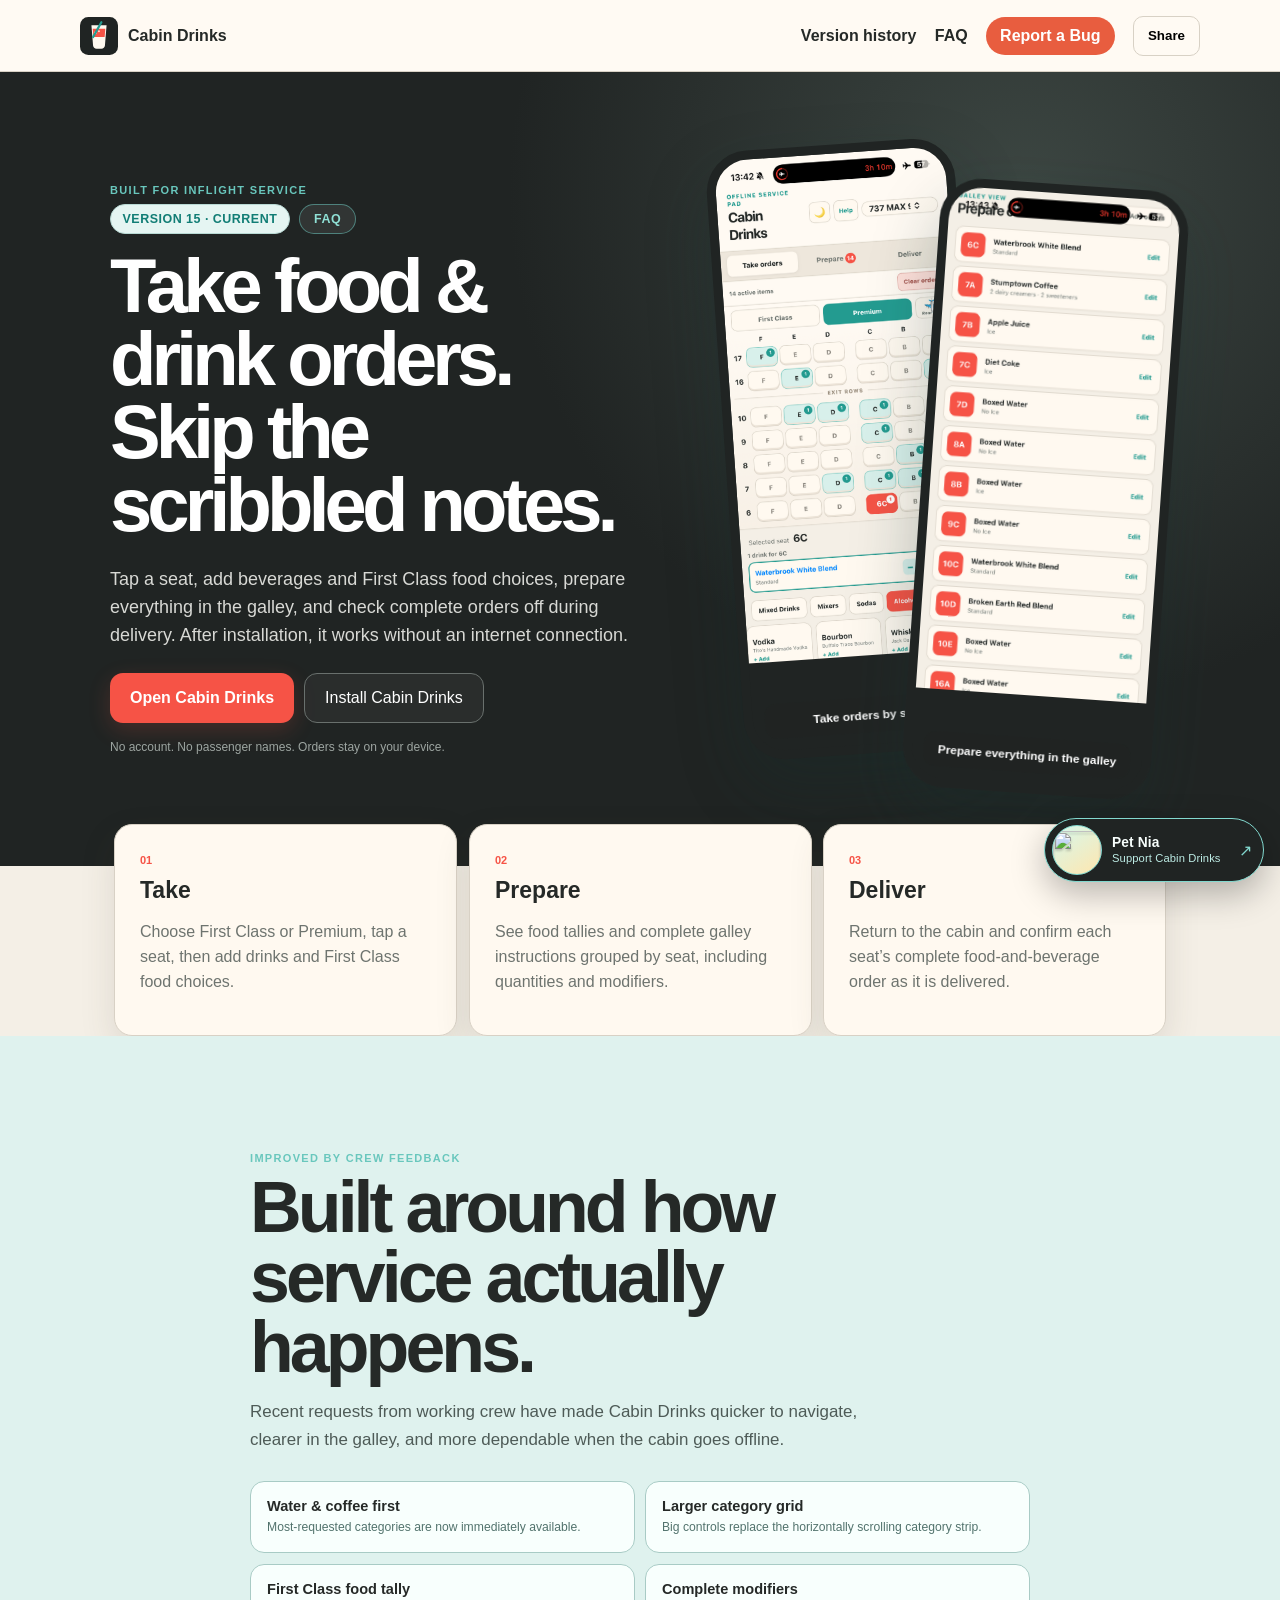
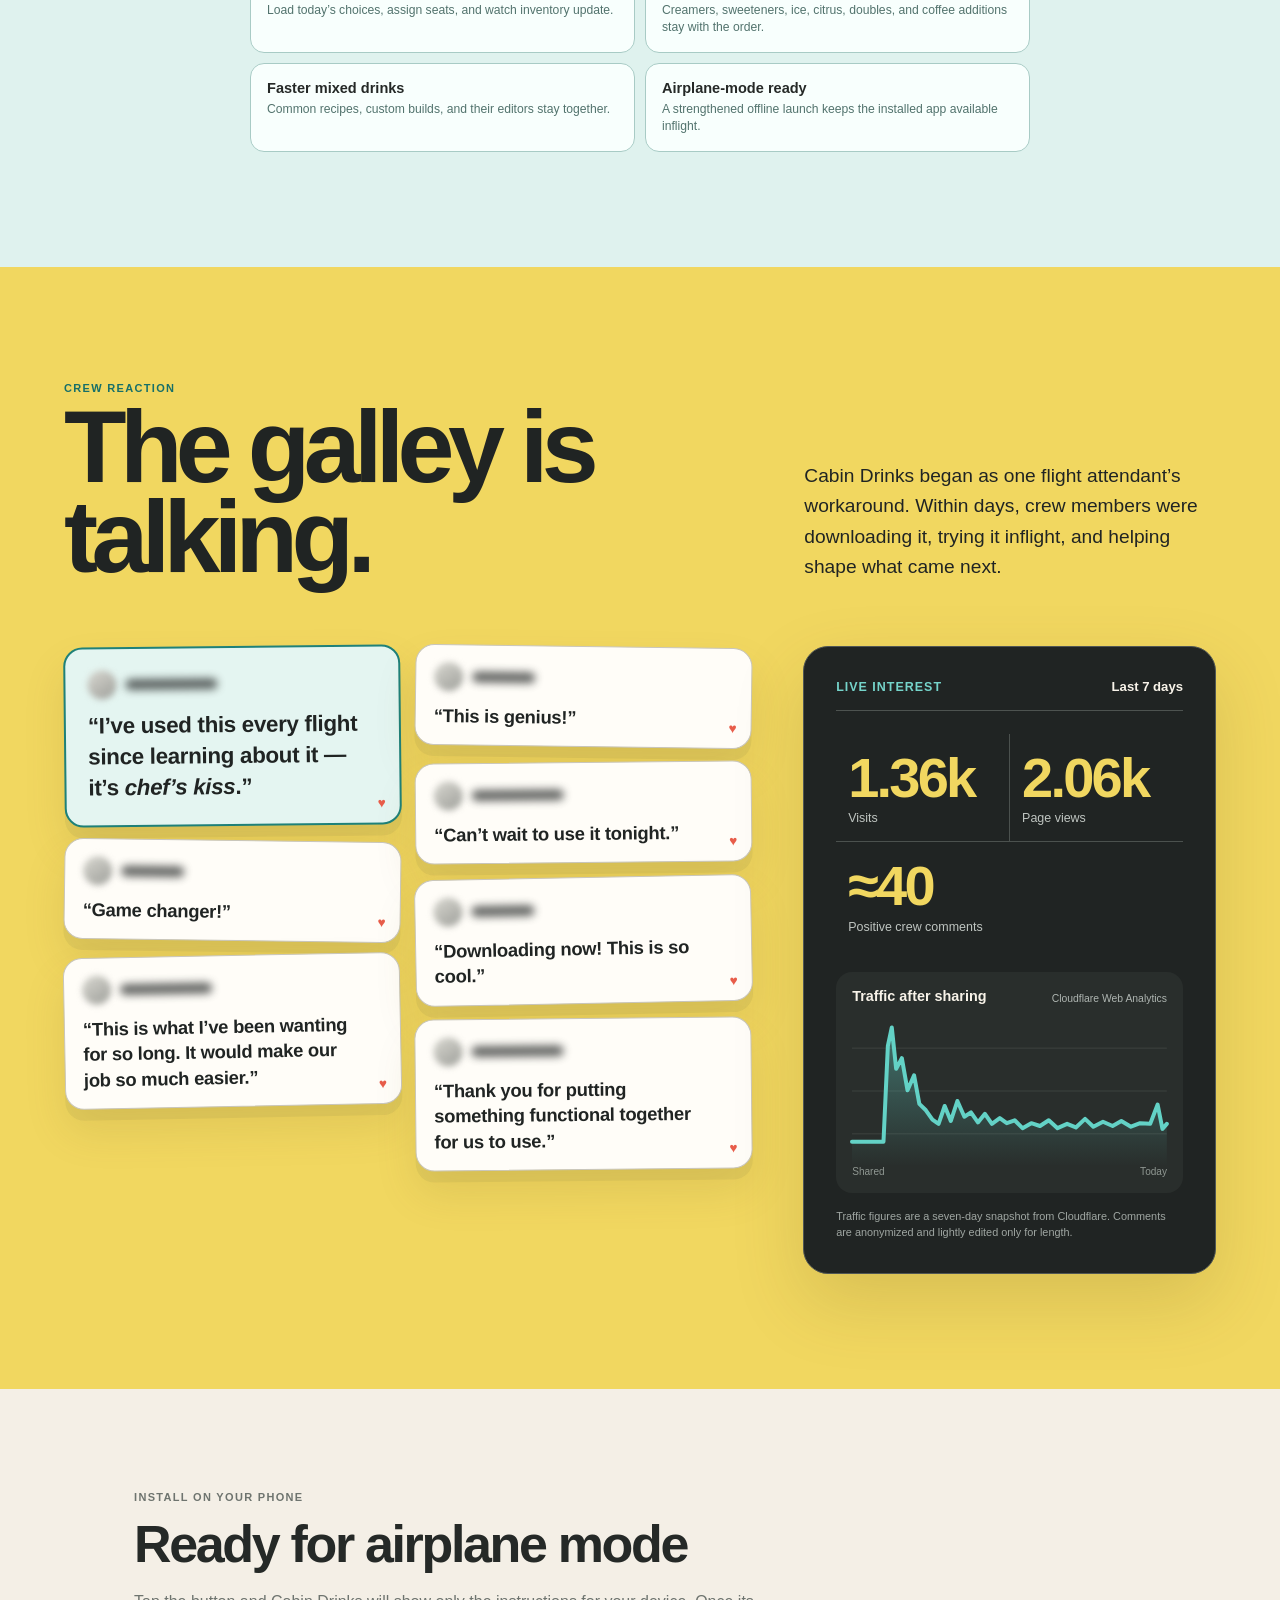
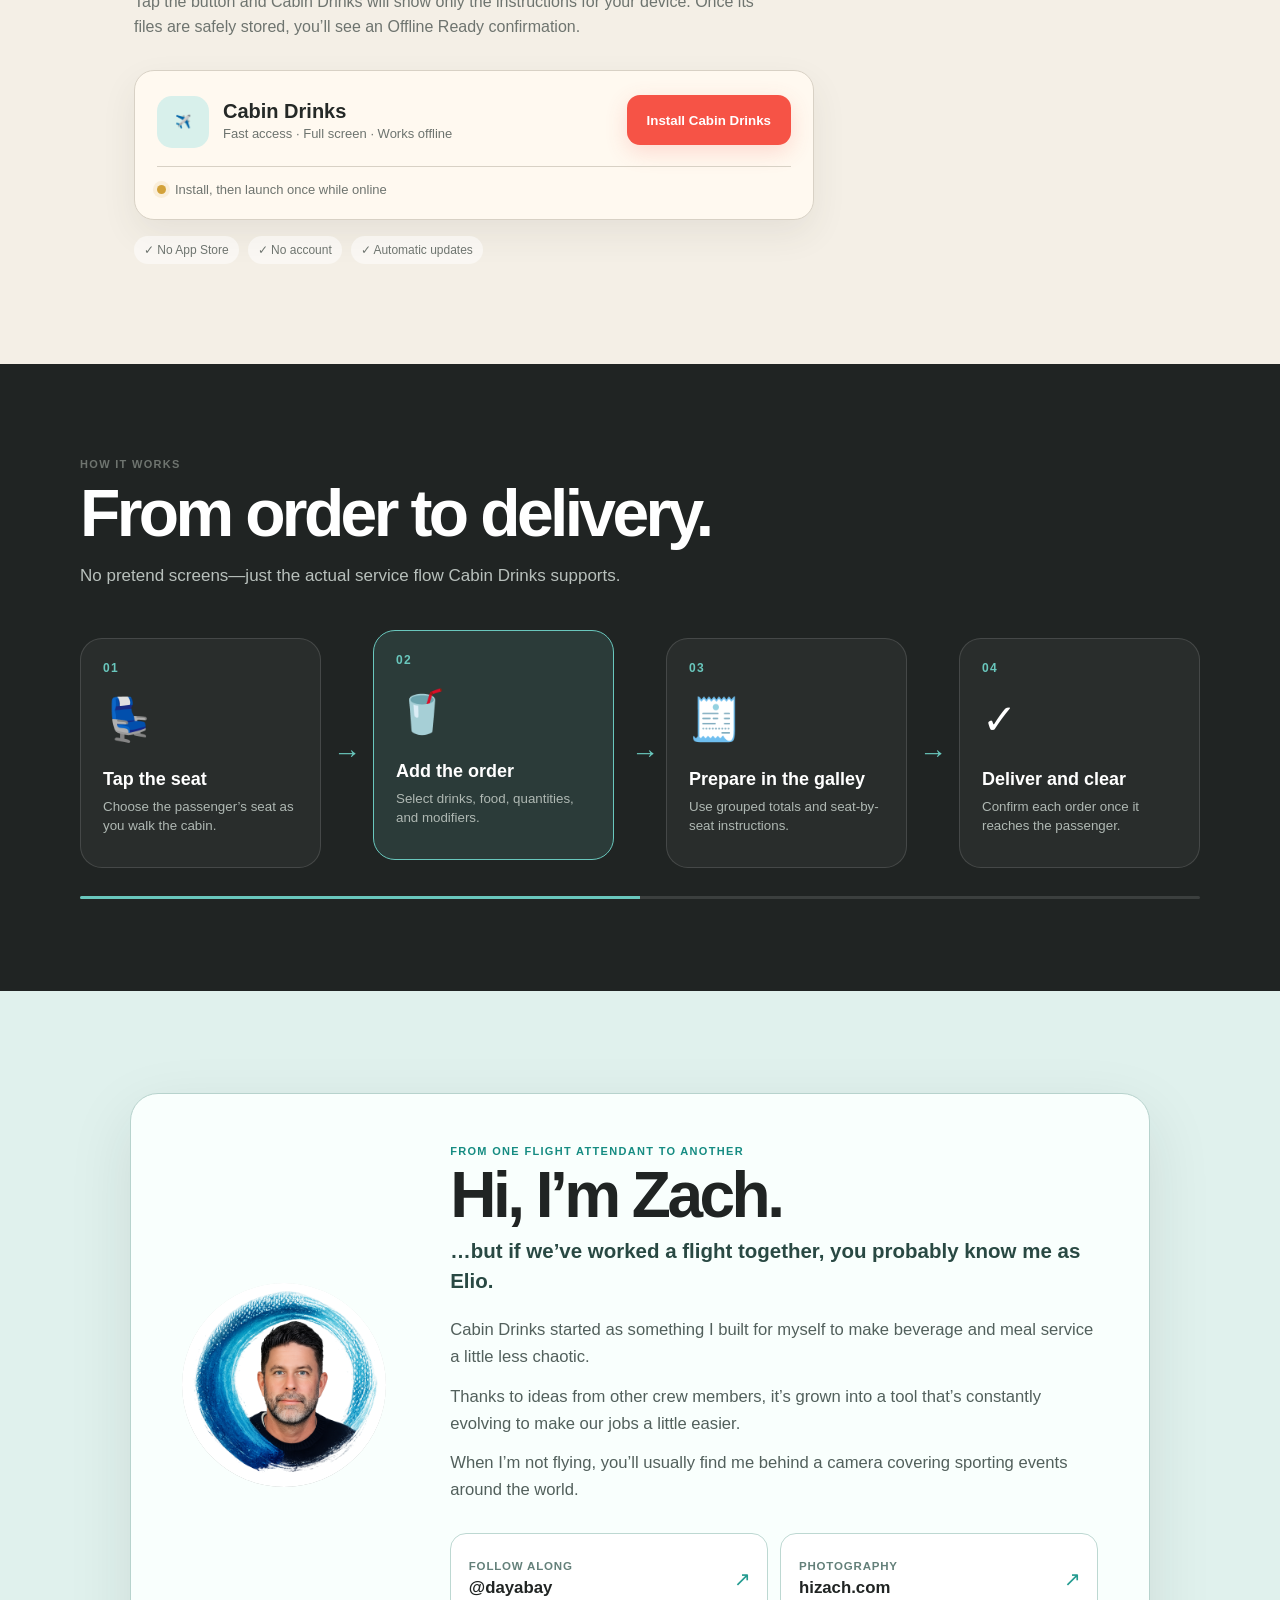
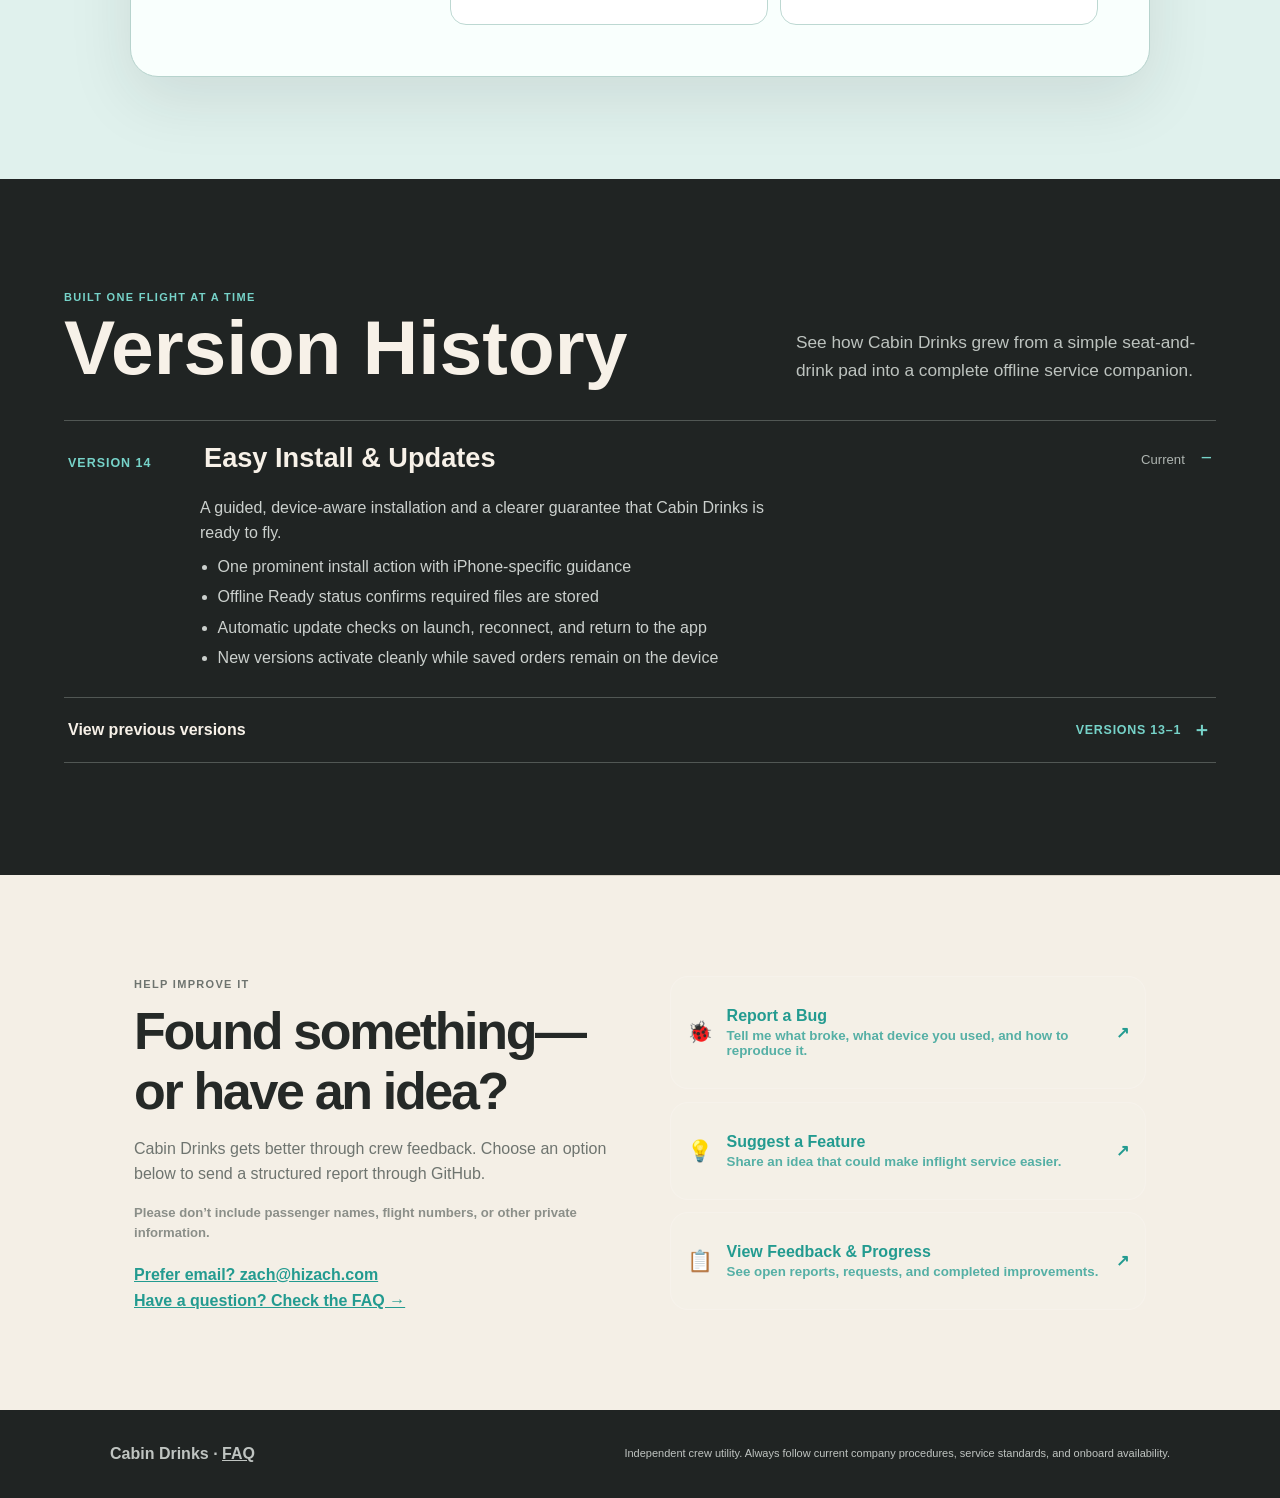
==== commit f5ff4501: "Bump to version 15 and document menu scanning in the FAQ Version bump covers the app-facing version " ====
--- a/index.html
+++ b/index.html
@@ -34,7 +34,7 @@
 <div class="hero-copy">
 <p class="eyebrow">Built for inflight service</p>
 <div class="hero-badges">
-<span class="current-version">Version 14 · Current</span>
+<span class="current-version">Version 15 · Current</span>
 <a class="faq-badge" href="./faq.html">FAQ</a>
 </div>
 <h1>Take food &amp; drink orders.<br>Skip the scribbled notes.</h1>
@@ -469,7 +469,7 @@
 <p>Independent crew utility. Always follow current company procedures, service standards, and onboard availability.</p>
 </footer>
 <div id="installSheet" class="install-sheet" hidden><button class="sheet-backdrop" type="button" data-close-install aria-label="Close installation instructions"></button><section class="sheet-panel" role="dialog" aria-modal="true" aria-labelledby="installSheetTitle"><div class="sheet-handle" aria-hidden="true"></div><button class="sheet-close" type="button" data-close-install aria-label="Close">×</button><p class="eyebrow" id="installDeviceLabel">Install on iPhone</p><h2 id="installSheetTitle">Add Cabin Drinks to your Home Screen</h2><div id="installSteps" class="install-steps"></div><button id="installContinue" class="primary sheet-action" type="button">Got it</button><p class="sheet-note">After adding it to your Home Screen, launch Cabin Drinks once while online to finish offline setup.</p></section></div>
-<div id="updateToast" class="update-toast" hidden role="status"><span>Cabin Drinks was updated.</span><strong>Version 14</strong></div>
+<div id="updateToast" class="update-toast" hidden role="status"><span>Cabin Drinks was updated.</span><strong>Version 15</strong></div>
 <script src="./updater.js" defer></script>
 <script src="./landing.js" defer>
 </script>
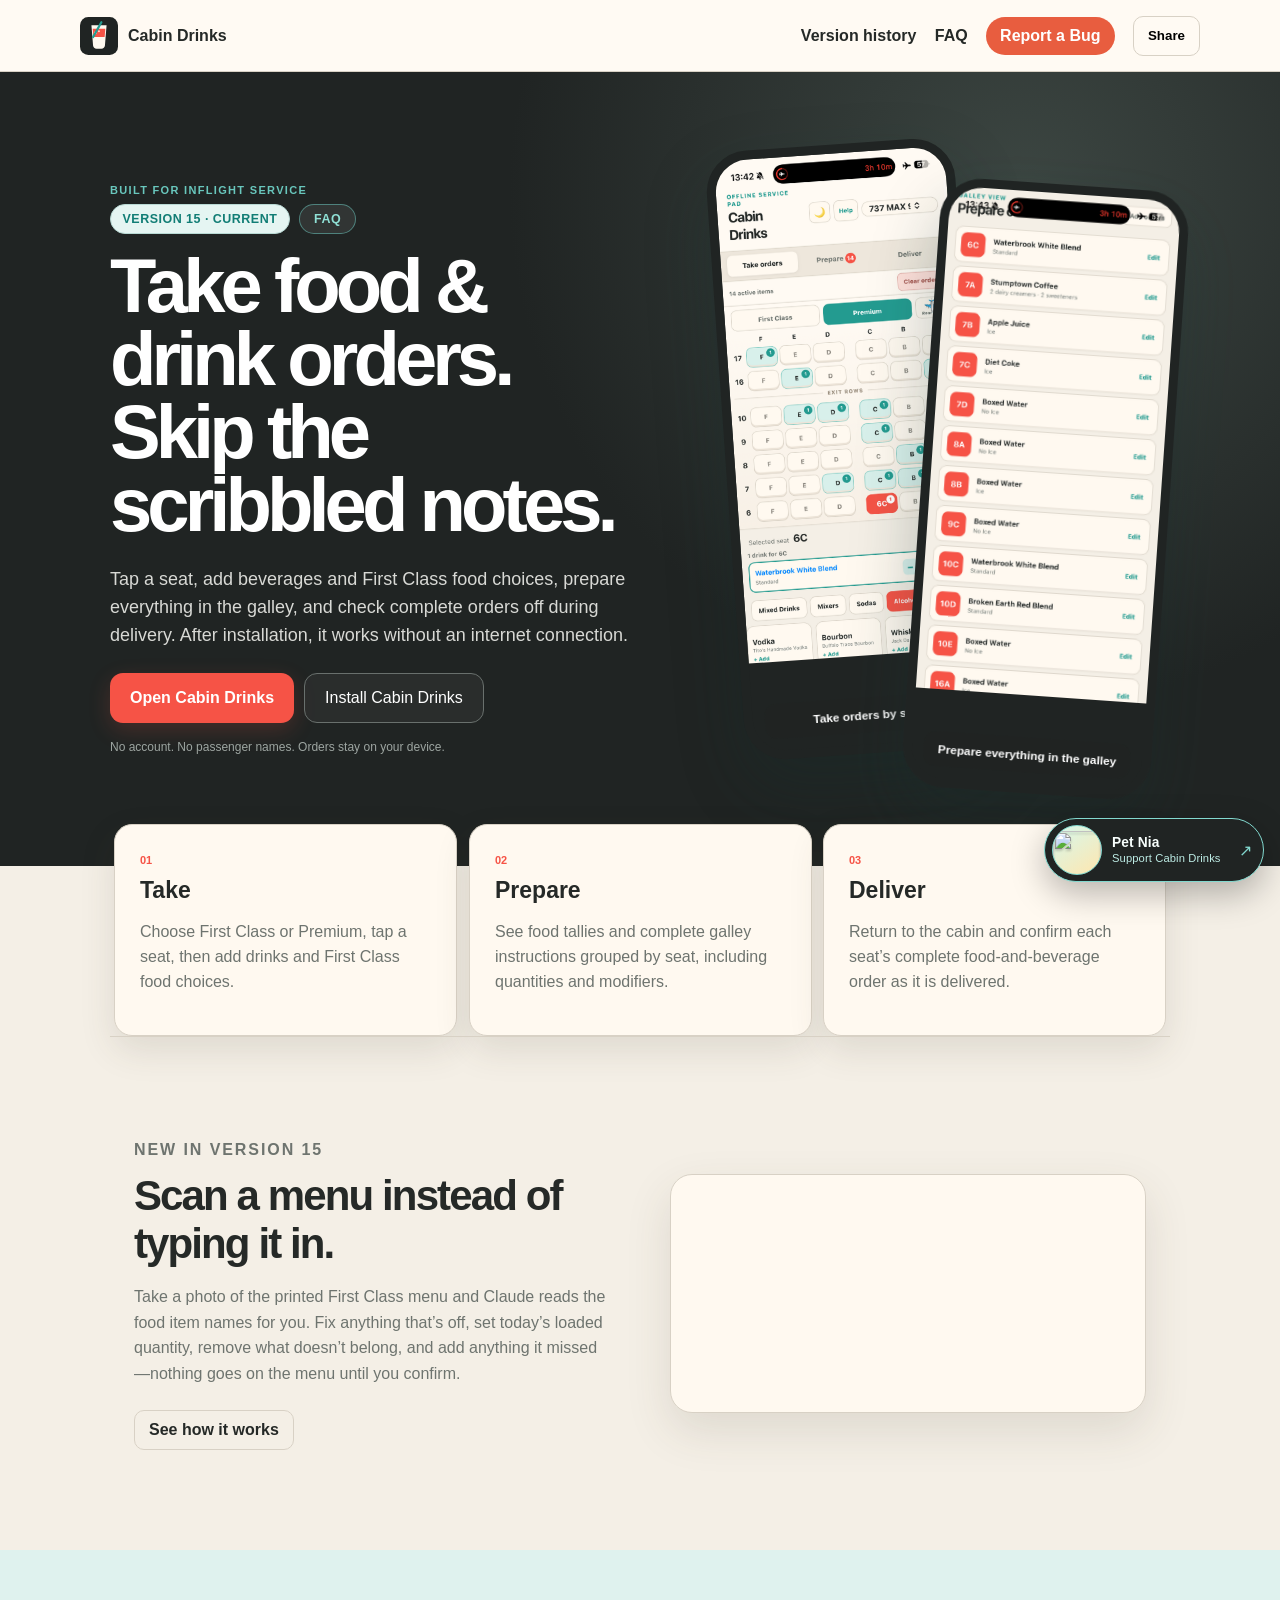
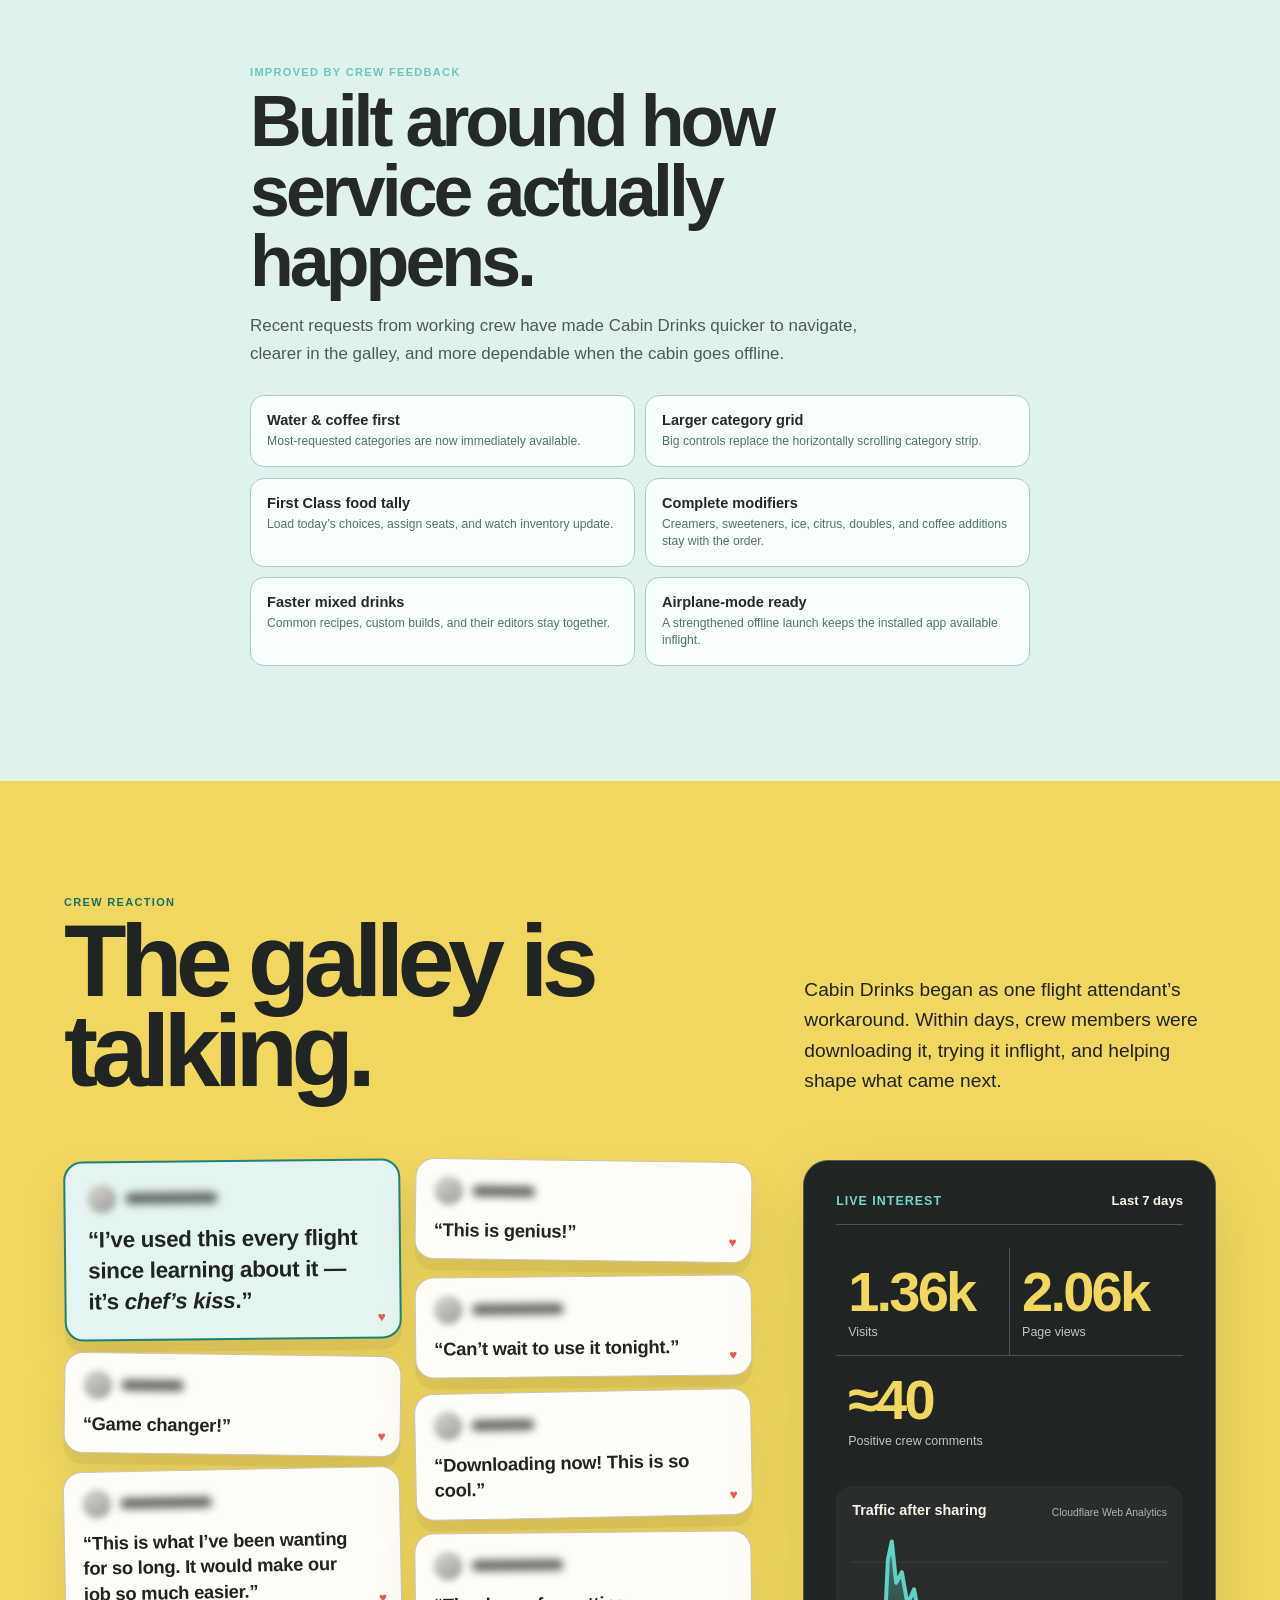
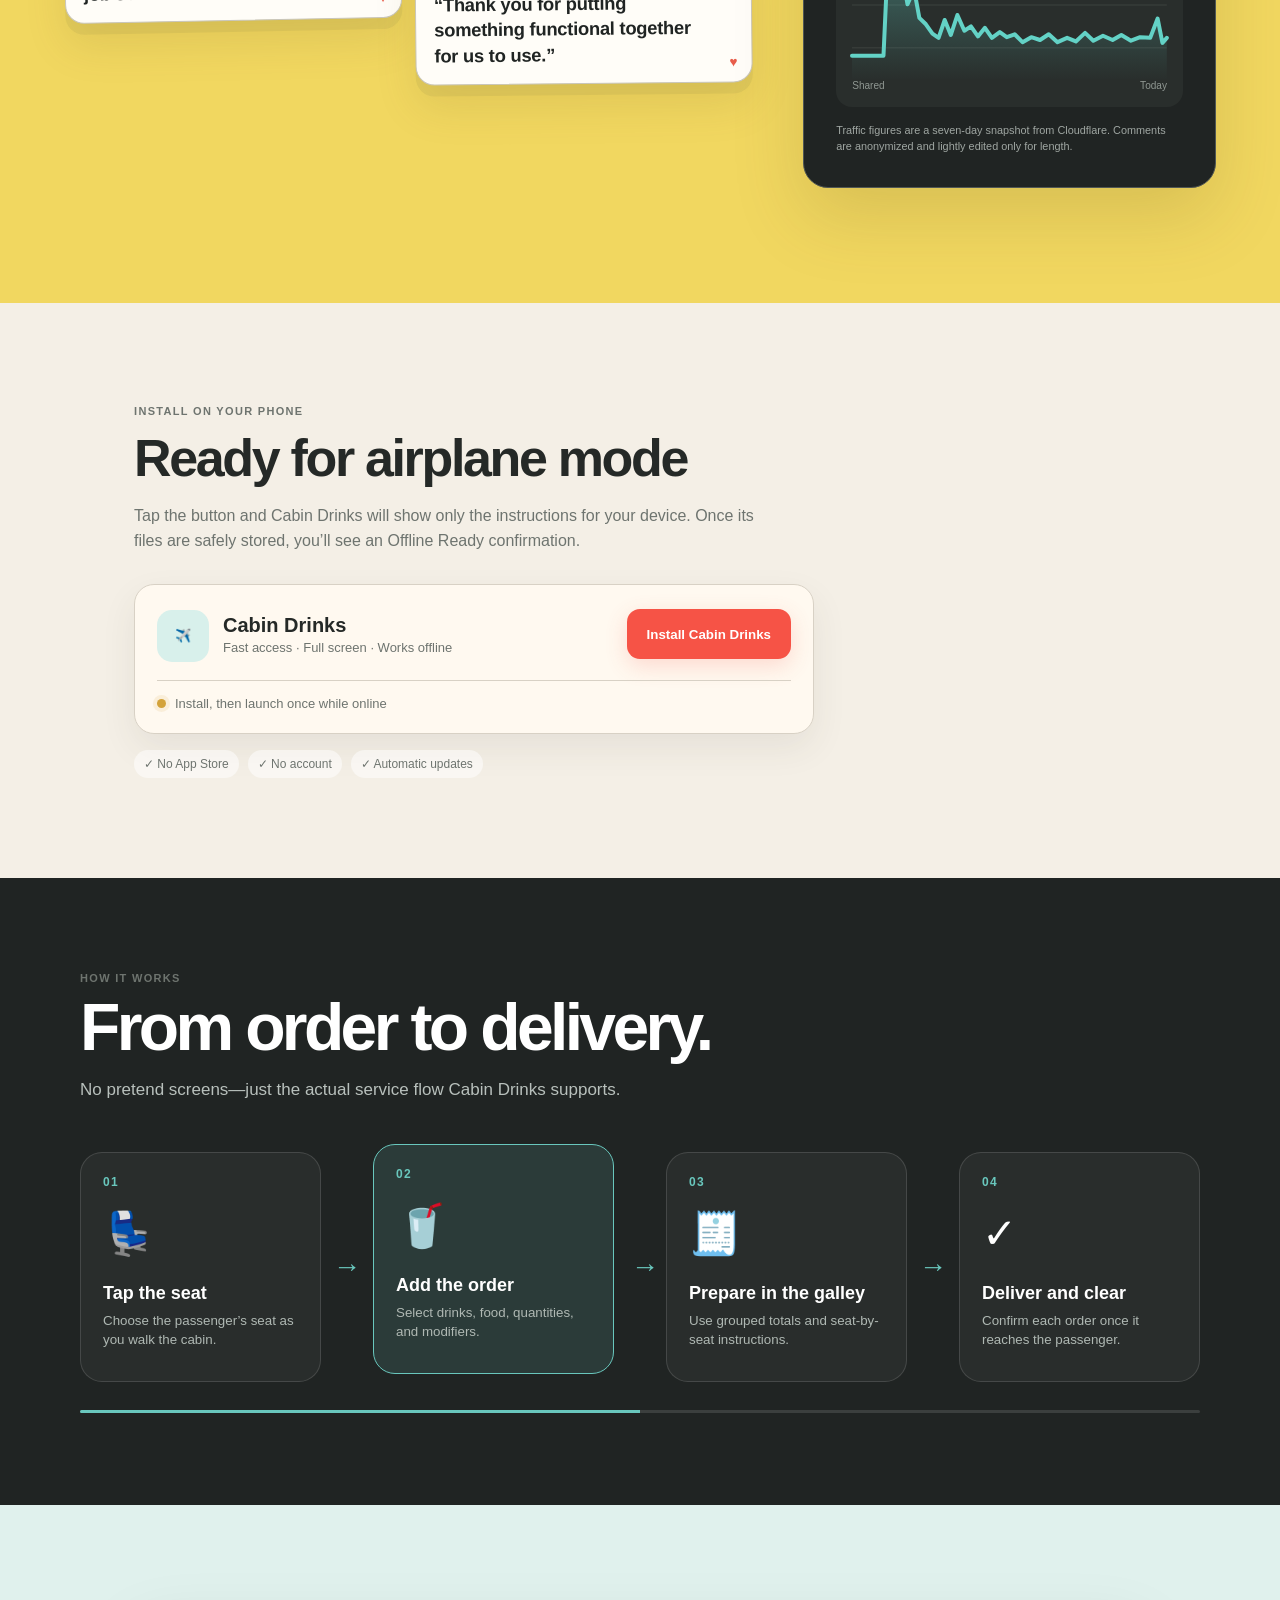
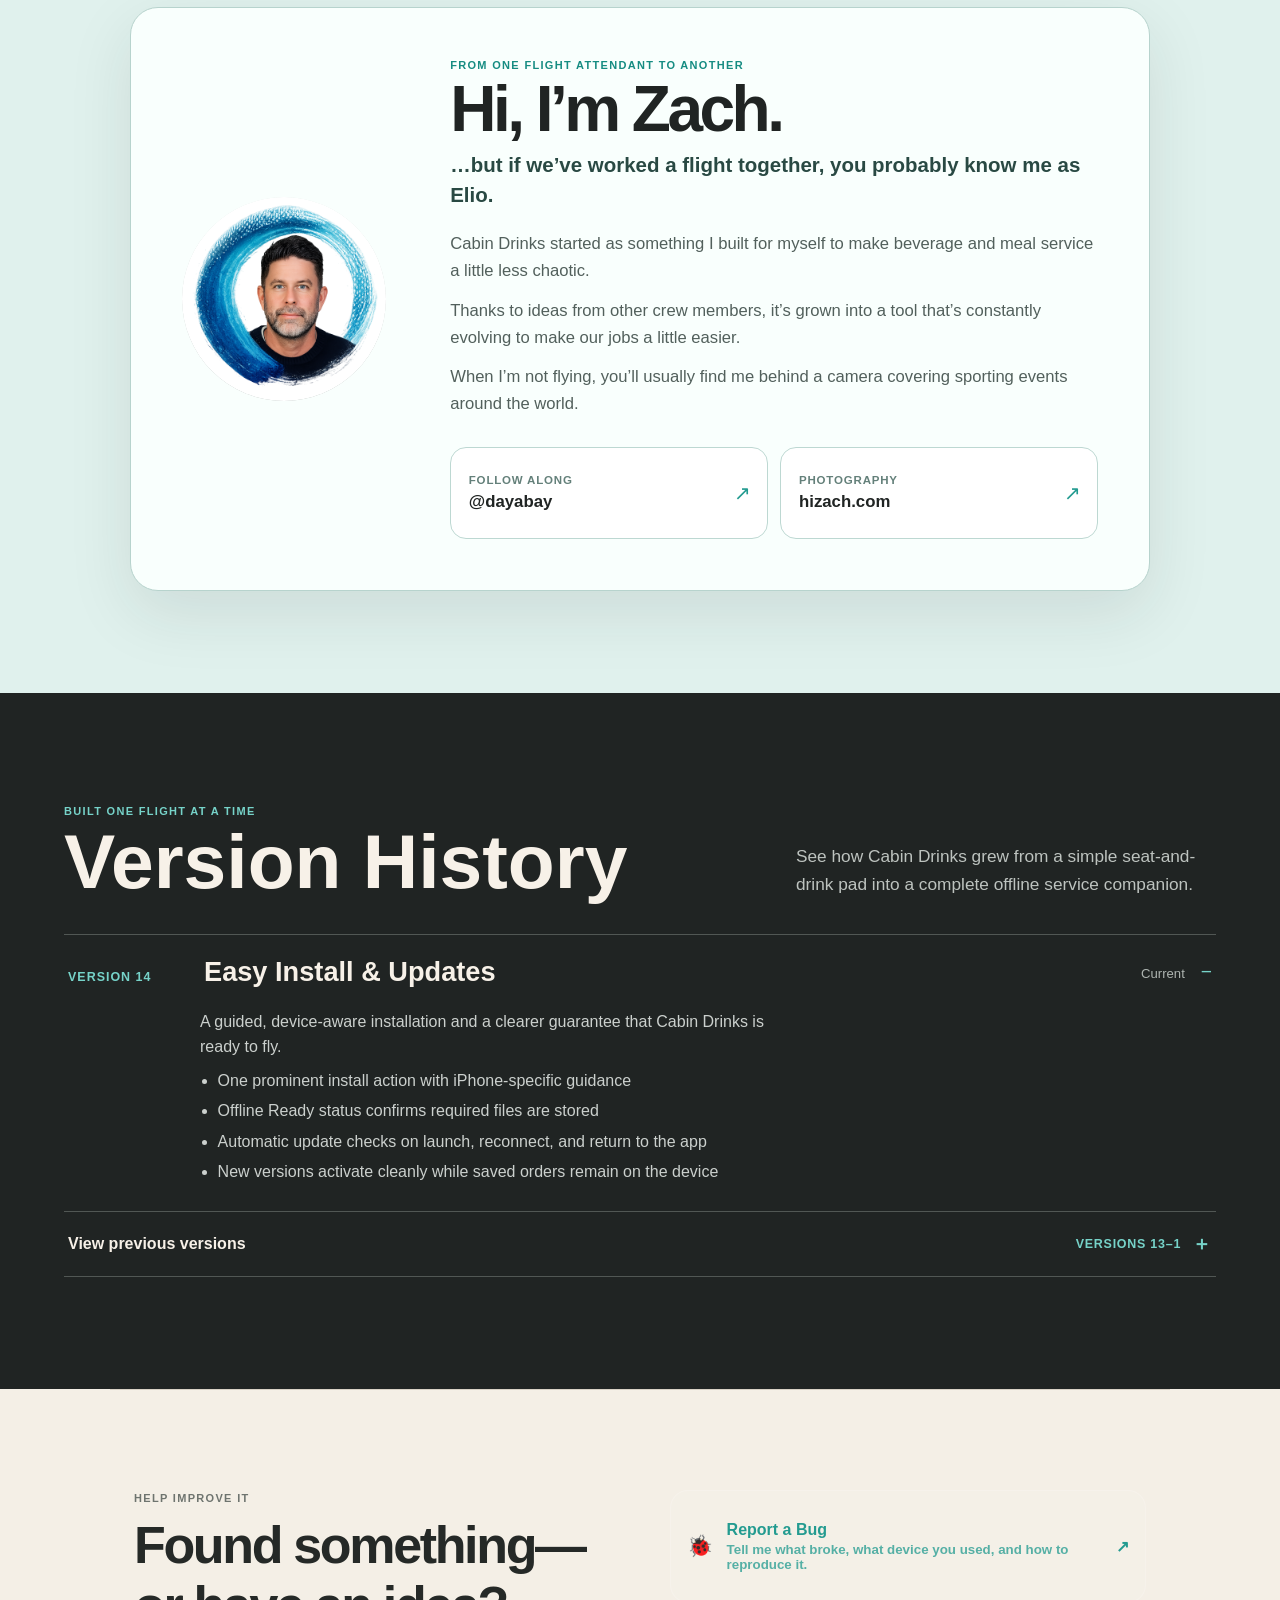
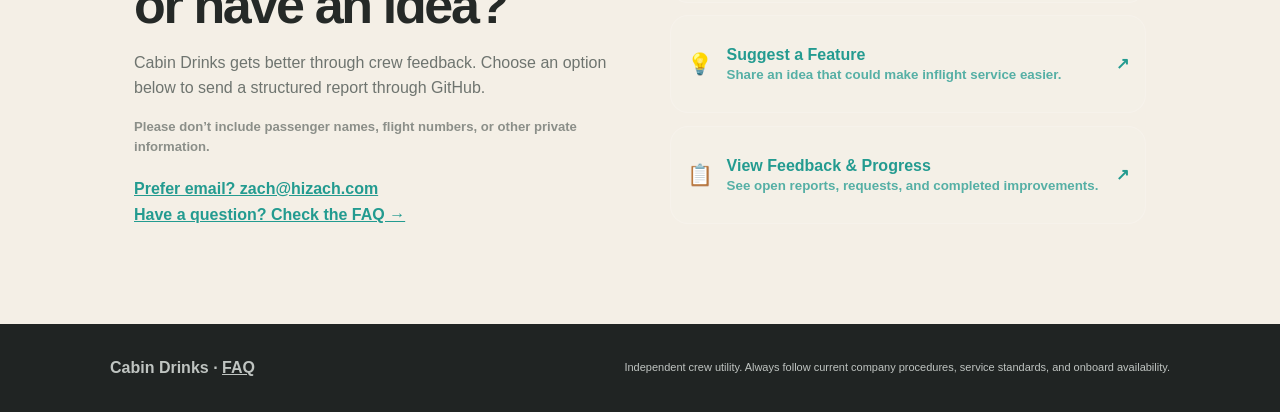
==== commit 4bbf5e9c: "Showcase menu scanning on the landing page; sync signups to a Resend Audience Adds a new landing-pag" ====
--- a/index.html
+++ b/index.html
@@ -73,6 +73,17 @@
 <p>Return to the cabin and confirm each seat’s complete food-and-beverage order as it is delivered.</p>
 </article>
 </section>
+<section class="scan-feature">
+<div class="scan-feature-copy">
+<p class="eyebrow">New in Version 15</p>
+<h2>Scan a menu instead of typing it in.</h2>
+<p>Take a photo of the printed First Class menu and Claude reads the food item names for you. Fix anything that’s off, set today’s loaded quantity, remove what doesn’t belong, and add anything it missed—nothing goes on the menu until you confirm.</p>
+<a class="text-button" href="./faq.html#scan-menu">See how it works</a>
+</div>
+<div class="scan-feature-video">
+<video src="./scan-demo.mp4" autoplay loop muted playsinline aria-label="Demonstration of scanning a menu photo, reviewing and adjusting quantities, then confirming the items"></video>
+</div>
+</section>
 <section class="real-service">
 <div>
 <p class="eyebrow">Improved by crew feedback</p>
--- a/landing.css
+++ b/landing.css
@@ -1,3 +1,5 @@
 :root{--charcoal:#202423;--cream:#f4efe6;--raised:#fff9f0;--ink:#252927;--muted:#6e746f;--coral:#f65346;--teal:#239b90;--line:#d8d1c5}*{box-sizing:border-box}html{scroll-behavior:smooth}body{margin:0;color:var(--ink);background:var(--cream);font-family:-apple-system,BlinkMacSystemFont,"Segoe UI",sans-serif}a{color:inherit}.nav{height:72px;padding:0 max(22px,calc((100vw - 1120px)/2));display:flex;align-items:center;justify-content:space-between;border-bottom:1px solid var(--line);background:#fffaf3}.brand{display:flex;align-items:center;gap:10px;text-decoration:none;font-weight:850}.brand img{width:38px;height:38px}.text-button{min-height:40px;padding:0 14px;border:1px solid var(--line);border-radius:10px;background:transparent;font-weight:750}.hero{min-height:680px;padding:72px max(24px,calc((100vw - 1060px)/2));display:grid;grid-template-columns:1.1fr .9fr;align-items:center;gap:70px;background:radial-gradient(circle at 80% 15%,#3c4642 0,var(--charcoal) 42%);color:#fff}.eyebrow{margin:0 0 8px;color:#69c7bd;font-size:11px;font-weight:850;letter-spacing:.12em;text-transform:uppercase}.hero h1{max-width:680px;margin:0;font-size:clamp(43px,7vw,76px);line-height:.96;letter-spacing:-.065em}.intro{max-width:620px;margin:24px 0;color:#d8d9d5;font-size:18px;line-height:1.55}.actions{display:flex;flex-wrap:wrap;gap:10px}.primary,.secondary{min-height:50px;padding:0 20px;display:inline-flex;align-items:center;justify-content:center;border:0;border-radius:13px;text-decoration:none;font-weight:850}.primary{color:#fff;background:var(--coral);box-shadow:0 7px 22px #f6534630}.secondary{color:#fff;border:1px solid #69706d;background:#ffffff0b}.privacy{margin:17px 0 0;color:#9da5a1;font-size:12px}.hero-badges{display:flex;flex-wrap:wrap;align-items:center;gap:.6rem;margin:.4rem 0 1rem}.hero-badges .current-version{margin:0}.faq-badge{display:inline-flex;align-items:center;padding:.45rem .85rem;border:1px solid #69c7bd88;border-radius:999px;background:#ffffff14;color:#8fe0d5;font-size:.78rem;font-weight:850;letter-spacing:.04em;text-transform:uppercase;text-decoration:none;transition:background .15s ease}.faq-badge:hover{background:#ffffff26}.features{max-width:1100px;margin:-42px auto 0;padding:0 24px;display:grid;grid-template-columns:repeat(3,1fr);gap:12px;position:relative}.features article{padding:25px;border:1px solid var(--line);border-radius:18px;background:var(--raised);box-shadow:0 14px 35px #463d3120}.features span{color:var(--coral);font-size:11px;font-weight:900}.features h2{margin:9px 0 5px;font-size:23px}.features p,.install p,.guide p,.feedback p{color:var(--muted);line-height:1.55}.install,.guide,.feedback{max-width:1060px;margin:0 auto;padding:100px 24px}.install>div:first-child{max-width:640px}.install h2,.guide h2,.feedback h2{margin:0;font-size:clamp(34px,5vw,52px);letter-spacing:-.045em}.device-grid{display:grid;grid-template-columns:1fr 1fr;gap:14px;margin:30px 0}.device-grid article{padding:24px;border:1px solid var(--line);border-radius:18px;background:var(--raised)}.device-grid h3{margin:0 0 14px}.device-grid ol{margin:0;padding-left:22px;color:var(--muted);line-height:1.8}.centered{margin:0 auto;display:flex;width:max-content}.guide{padding-top:30px}.guide-grid{margin-top:26px;display:grid;grid-template-columns:repeat(4,1fr);gap:10px}.guide-grid article{padding:18px;border-top:2px solid var(--teal)}.guide-grid strong{color:var(--teal);font-size:28px}.feedback{display:grid;grid-template-columns:1fr 1fr;gap:60px;border-top:1px solid var(--line)}.feedback a{color:var(--teal);font-weight:850}.feedback form{padding:22px;border:1px solid var(--line);border-radius:18px;background:var(--raised)}.feedback label{display:block;margin-bottom:14px;color:var(--muted);font-size:12px;font-weight:750}.feedback input,.feedback textarea{width:100%;margin-top:6px;padding:12px;border:1px solid var(--line);border-radius:10px;background:#fff;font:inherit}.feedback textarea{min-height:120px;resize:vertical}.feedback form small{display:block;margin-top:9px;color:var(--muted);line-height:1.4}footer{padding:35px max(24px,calc((100vw - 1060px)/2));display:flex;justify-content:space-between;gap:30px;color:#bfc4c1;background:var(--charcoal)}footer span{font-weight:850}footer p{max-width:570px;margin:0;font-size:11px;line-height:1.5;text-align:right}@media(max-width:760px){.nav{height:62px;padding:0 16px}.hero{min-height:auto;padding:52px 22px 80px;grid-template-columns:1fr;gap:45px}.hero h1{font-size:46px}.intro{font-size:16px}.features{margin-top:-36px;grid-template-columns:1fr}.features article{padding:18px}.install,.guide,.feedback{padding:72px 20px}.device-grid,.feedback{grid-template-columns:1fr}.guide-grid{grid-template-columns:1fr 1fr}.feedback{gap:30px}footer{display:block;text-align:left}footer p{margin-top:10px;text-align:left}.text-button{min-height:36px}}@media(max-width:390px){.hero h1{font-size:40px}.guide-grid{grid-template-columns:1fr}}
 /* Floating support badge fallback kept in the primary landing stylesheet. */
 .tip-badge{position:fixed;right:max(16px,env(safe-area-inset-right));bottom:max(18px,calc(env(safe-area-inset-bottom) + 10px));z-index:999;min-height:52px;padding:7px 15px 7px 8px;display:flex!important;align-items:center;gap:9px;width:auto!important;border:1px solid #82d9cf;border-radius:999px;color:#f8fffd!important;background:#202423;text-decoration:none!important;box-shadow:0 12px 34px rgba(0,0,0,.28)}.tip-badge span{width:38px;height:38px;display:grid;place-items:center;border-radius:50%;background:#35413e;font-size:1.1rem}.tip-badge strong{font-size:.82rem;letter-spacing:.01em}@media(max-width:520px){.tip-badge{right:12px;bottom:max(12px,env(safe-area-inset-bottom));min-height:48px;padding:5px 12px 5px 6px}.tip-badge span{width:36px;height:36px}.tip-badge strong{font-size:.78rem}}
+/* Menu-scan feature spotlight on the landing page. */
+.scan-feature{max-width:1060px;margin:0 auto;padding:100px 24px;display:grid;grid-template-columns:1fr 1fr;gap:60px;align-items:center;border-top:1px solid var(--line)}.scan-feature h2{margin:9px 0 14px;font-size:clamp(30px,4.5vw,42px);letter-spacing:-.045em}.scan-feature p{color:var(--muted);font-size:16px;line-height:1.6}.scan-feature .text-button{display:inline-flex;align-items:center;justify-content:center;margin-top:8px;text-decoration:none;color:var(--ink)}.scan-feature-video{border:1px solid var(--line);border-radius:22px;overflow:hidden;background:var(--raised);box-shadow:0 18px 45px #463d3120}.scan-feature-video video{display:block;width:100%;height:auto}@media(max-width:760px){.scan-feature{padding:64px 20px;grid-template-columns:1fr;gap:28px}}
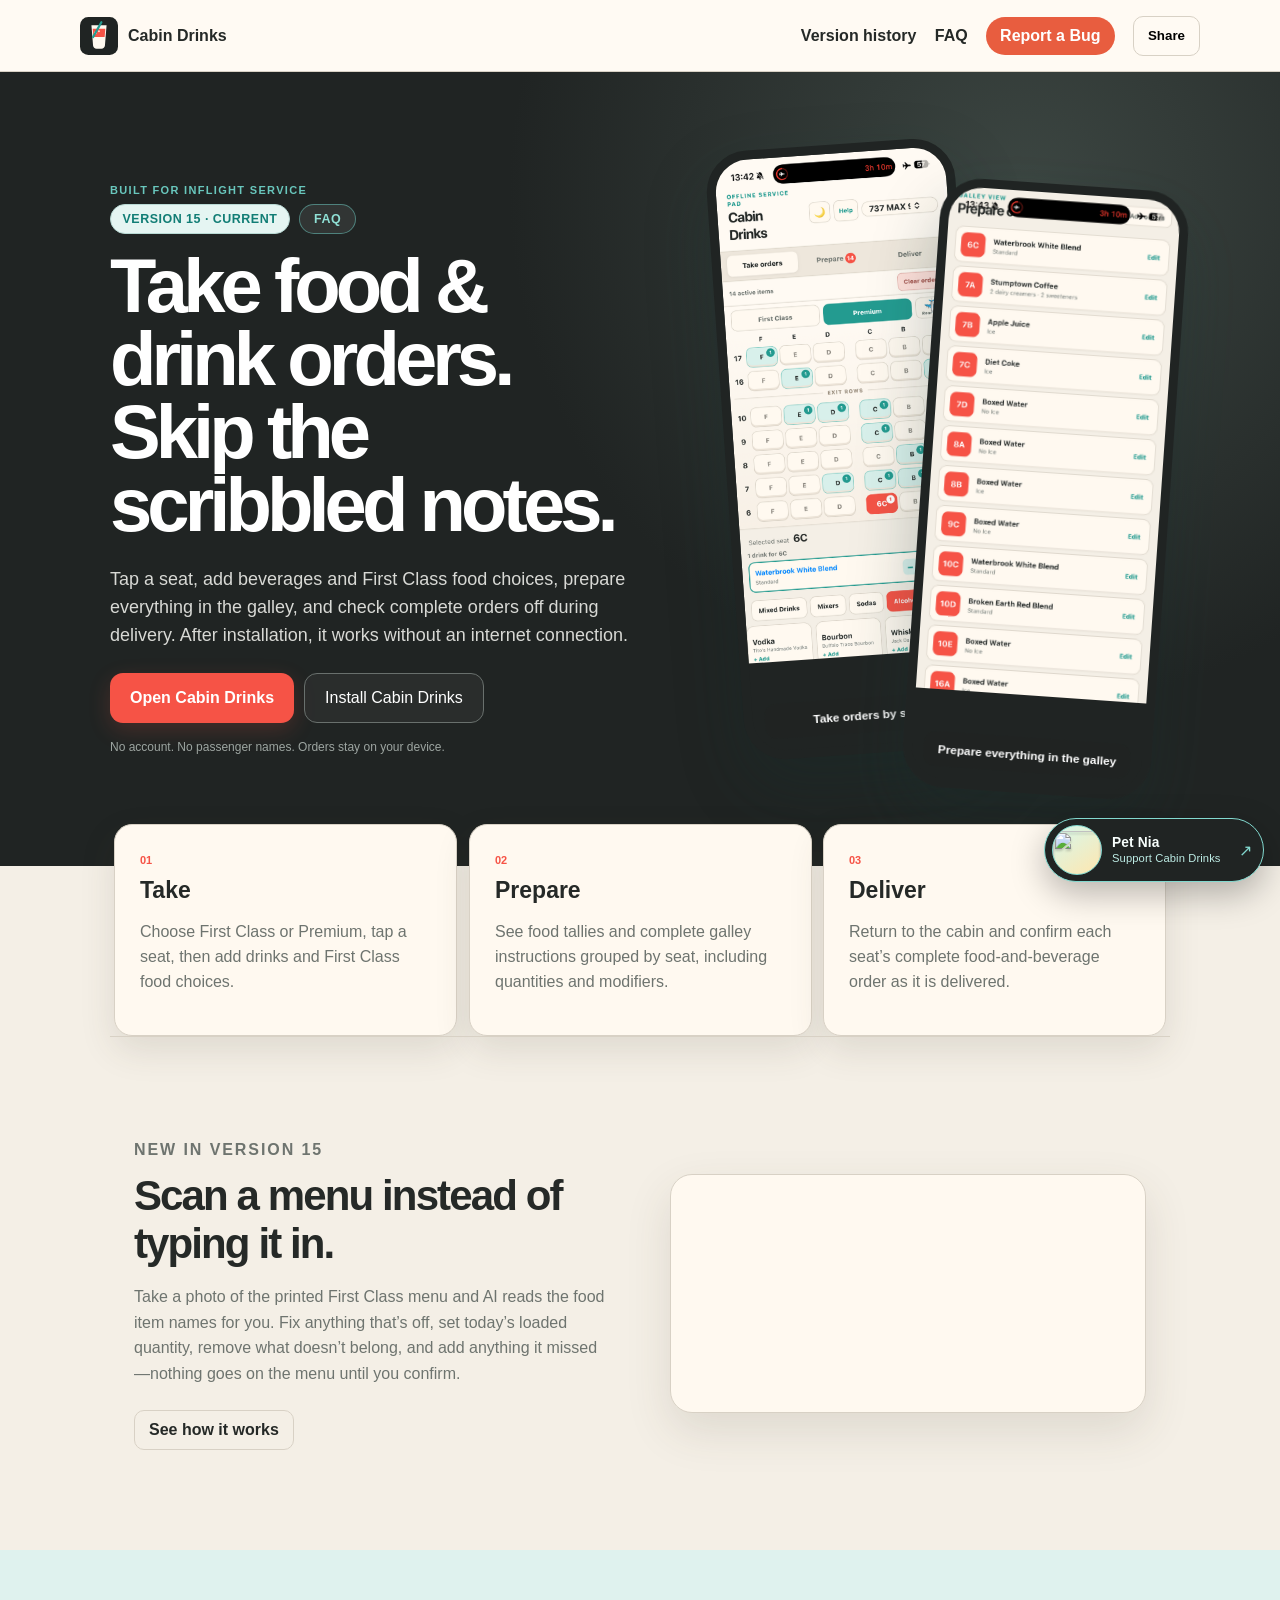
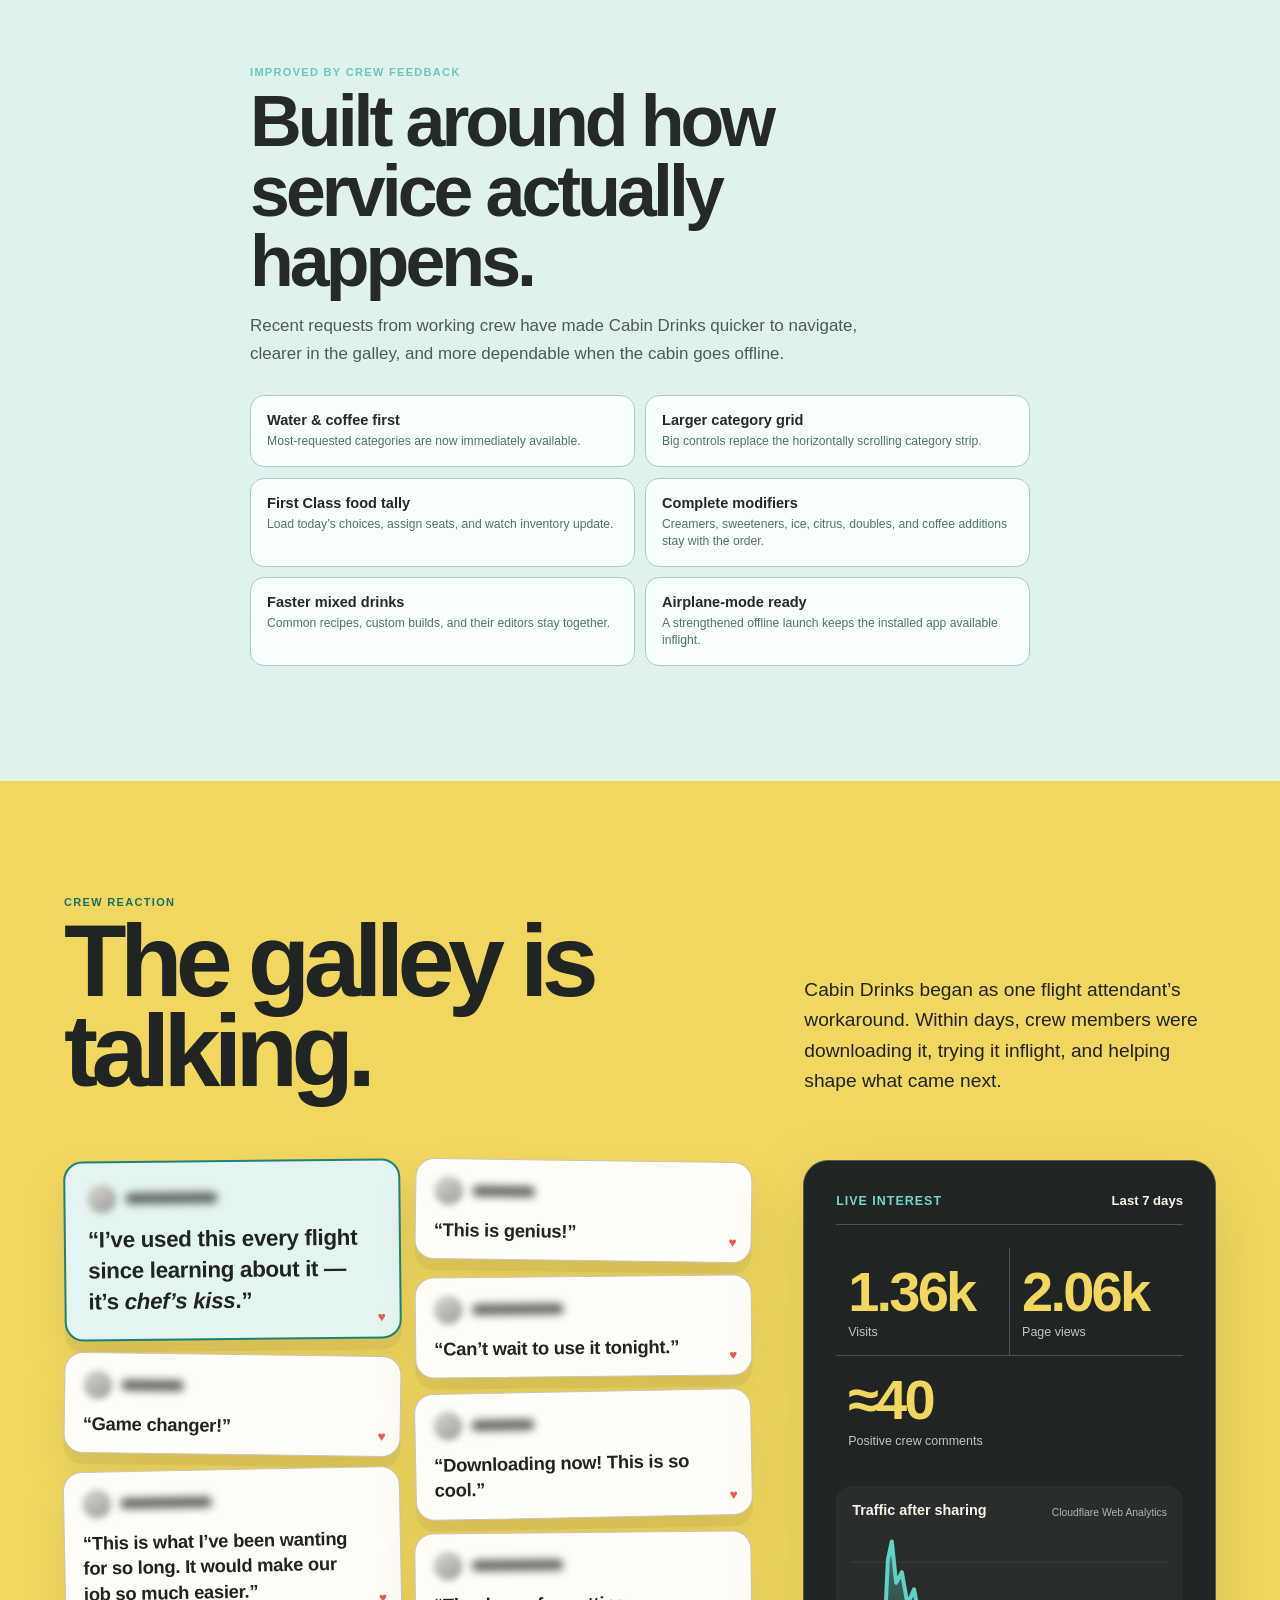
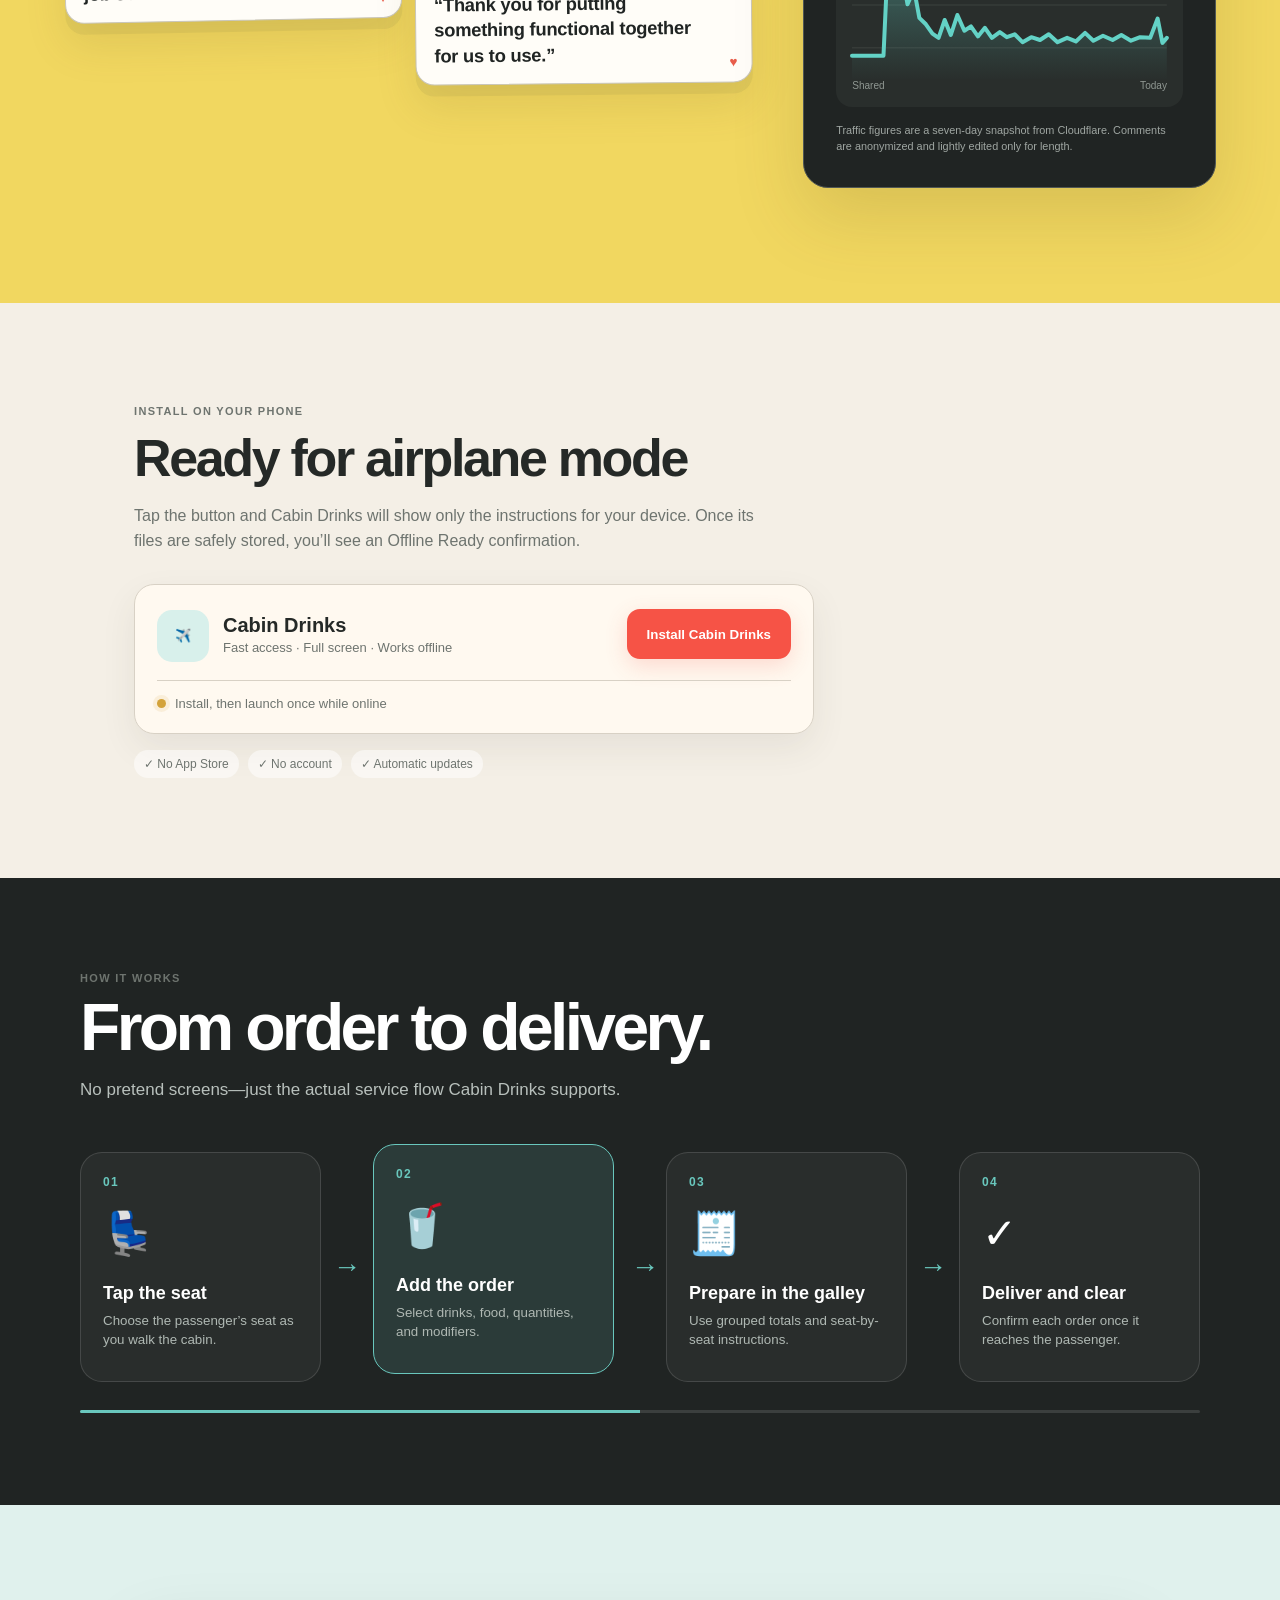
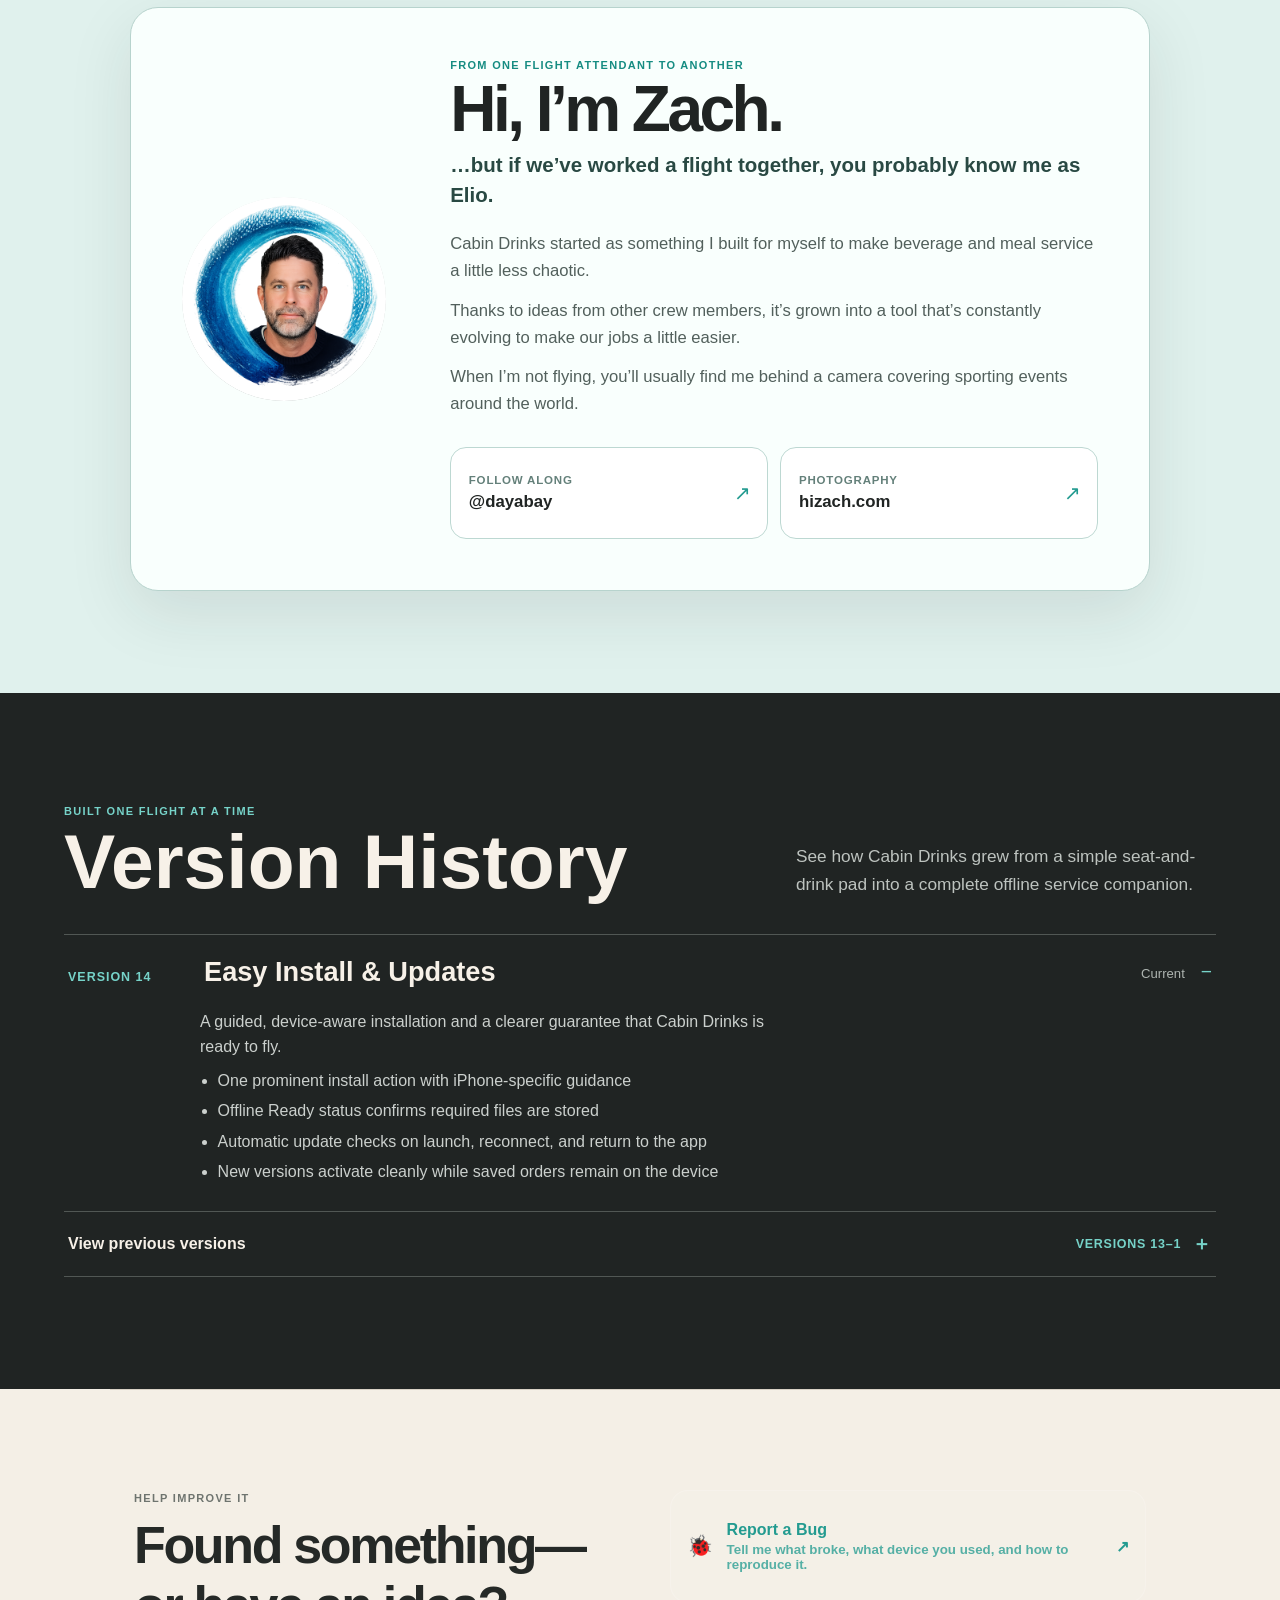
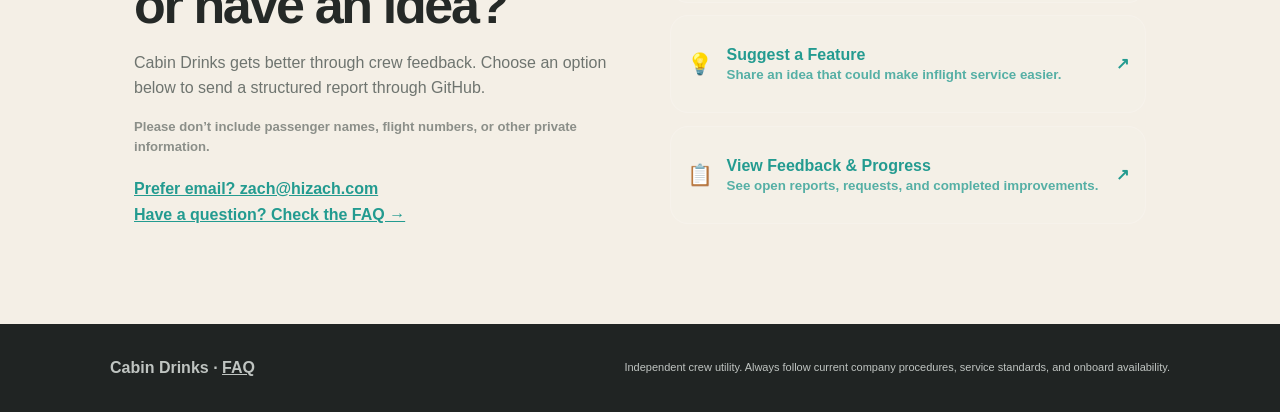
==== commit 0a540347: "Remove user-facing references to Claude by name in scan copy" ====
--- a/index.html
+++ b/index.html
@@ -77,7 +77,7 @@
 <div class="scan-feature-copy">
 <p class="eyebrow">New in Version 15</p>
 <h2>Scan a menu instead of typing it in.</h2>
-<p>Take a photo of the printed First Class menu and Claude reads the food item names for you. Fix anything that’s off, set today’s loaded quantity, remove what doesn’t belong, and add anything it missed—nothing goes on the menu until you confirm.</p>
+<p>Take a photo of the printed First Class menu and AI reads the food item names for you. Fix anything that’s off, set today’s loaded quantity, remove what doesn’t belong, and add anything it missed—nothing goes on the menu until you confirm.</p>
 <a class="text-button" href="./faq.html#scan-menu">See how it works</a>
 </div>
 <div class="scan-feature-video">
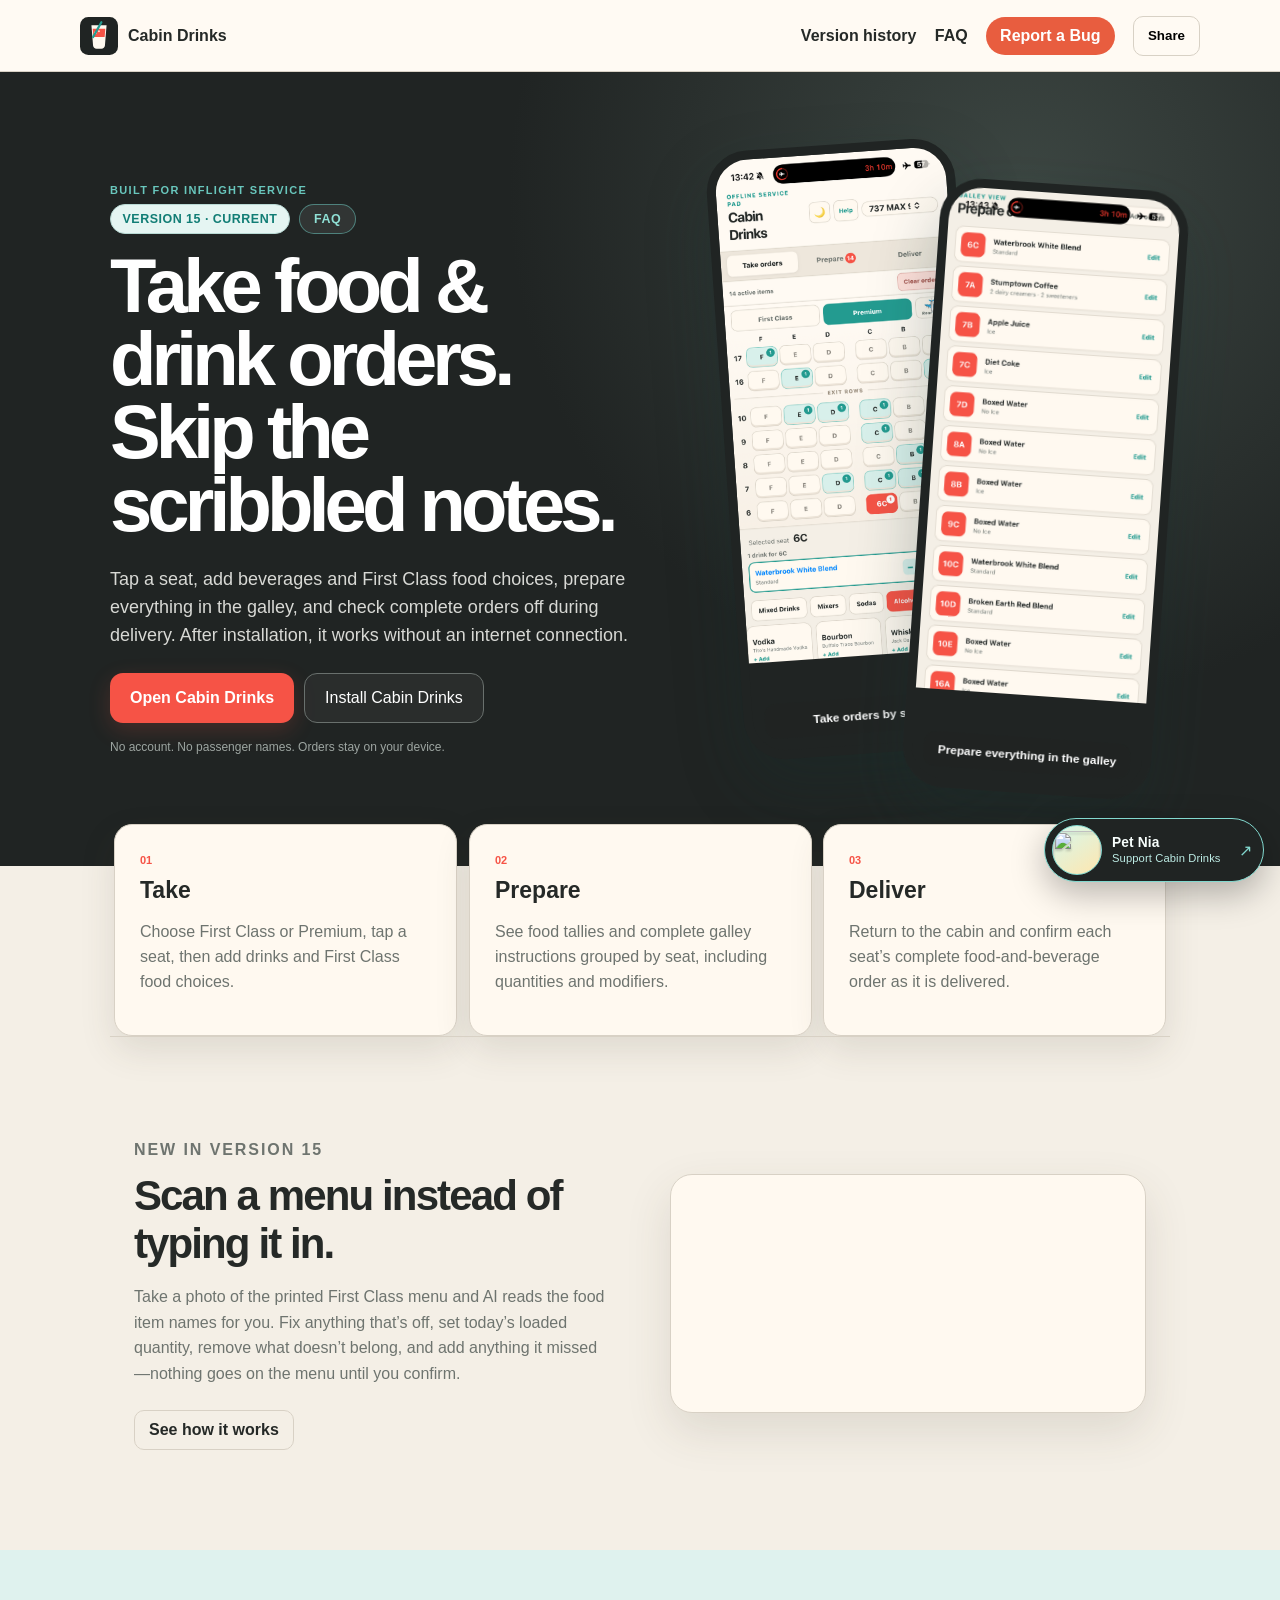
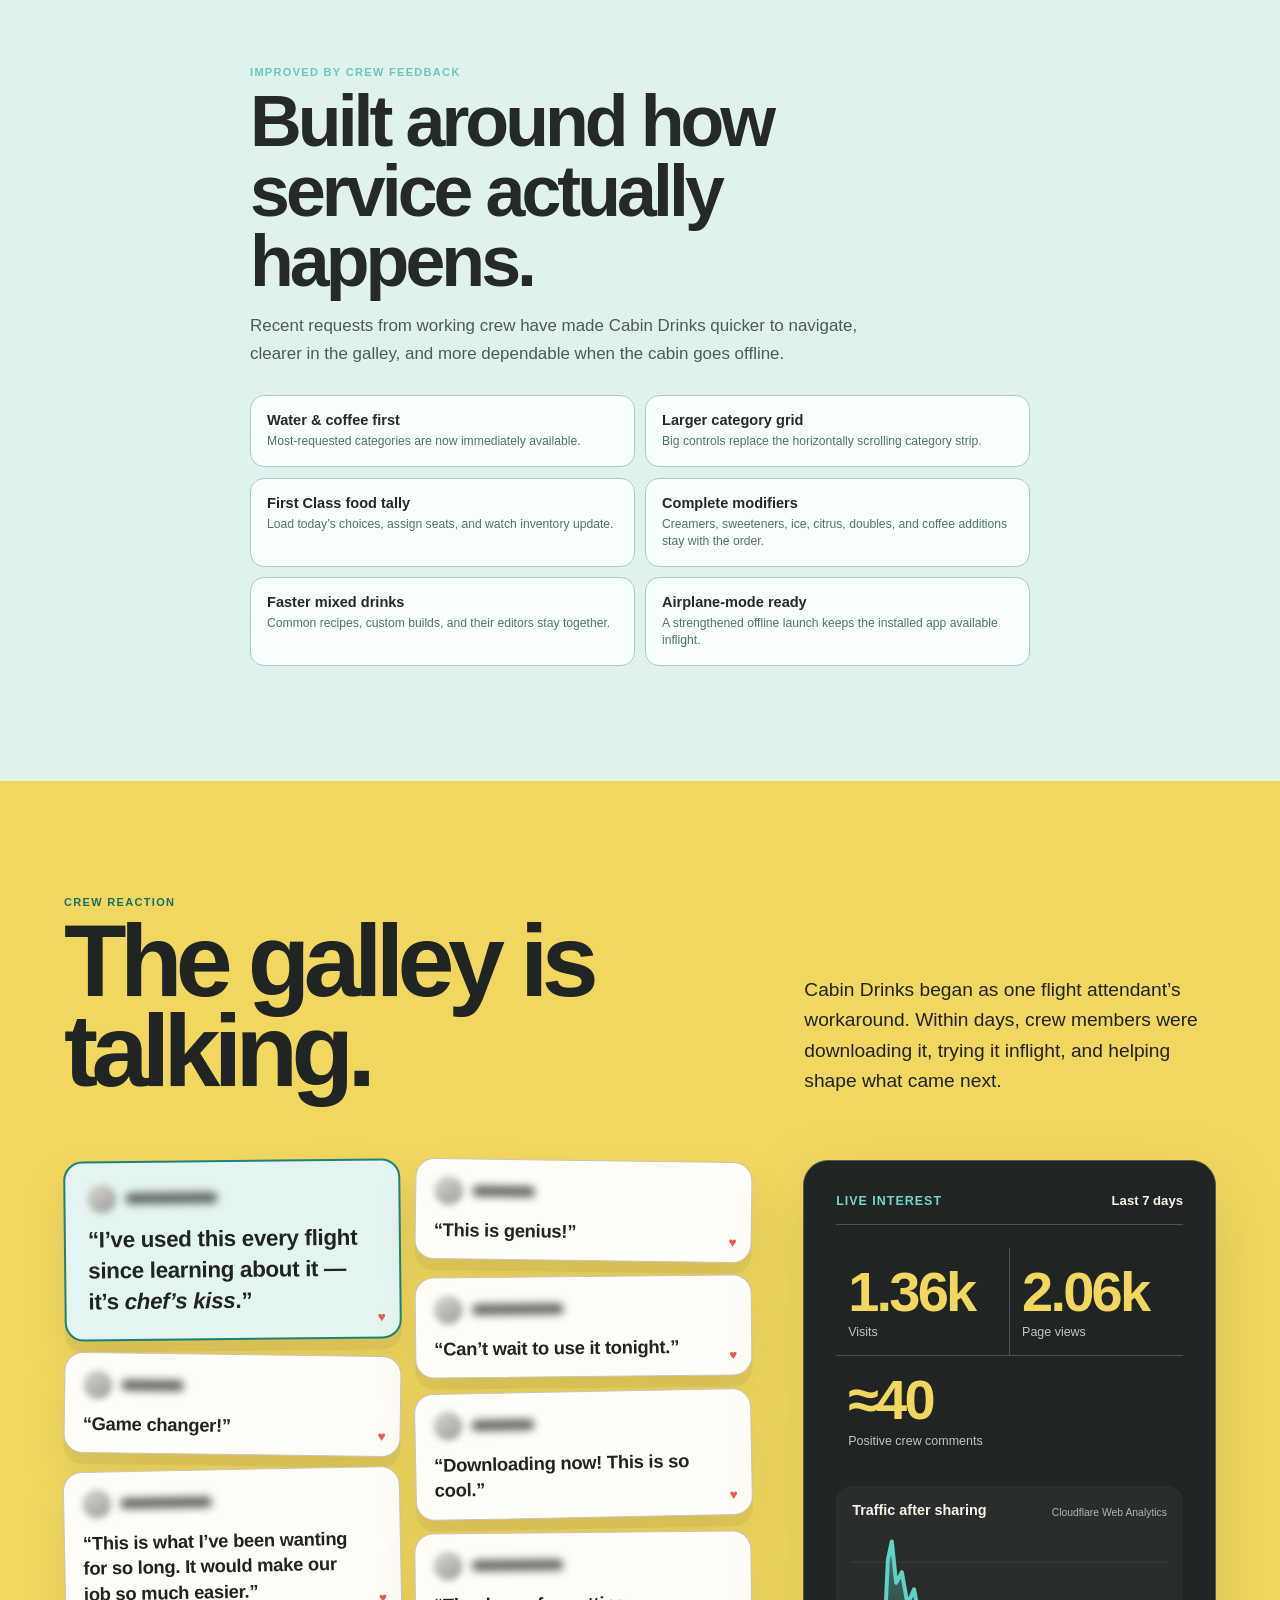
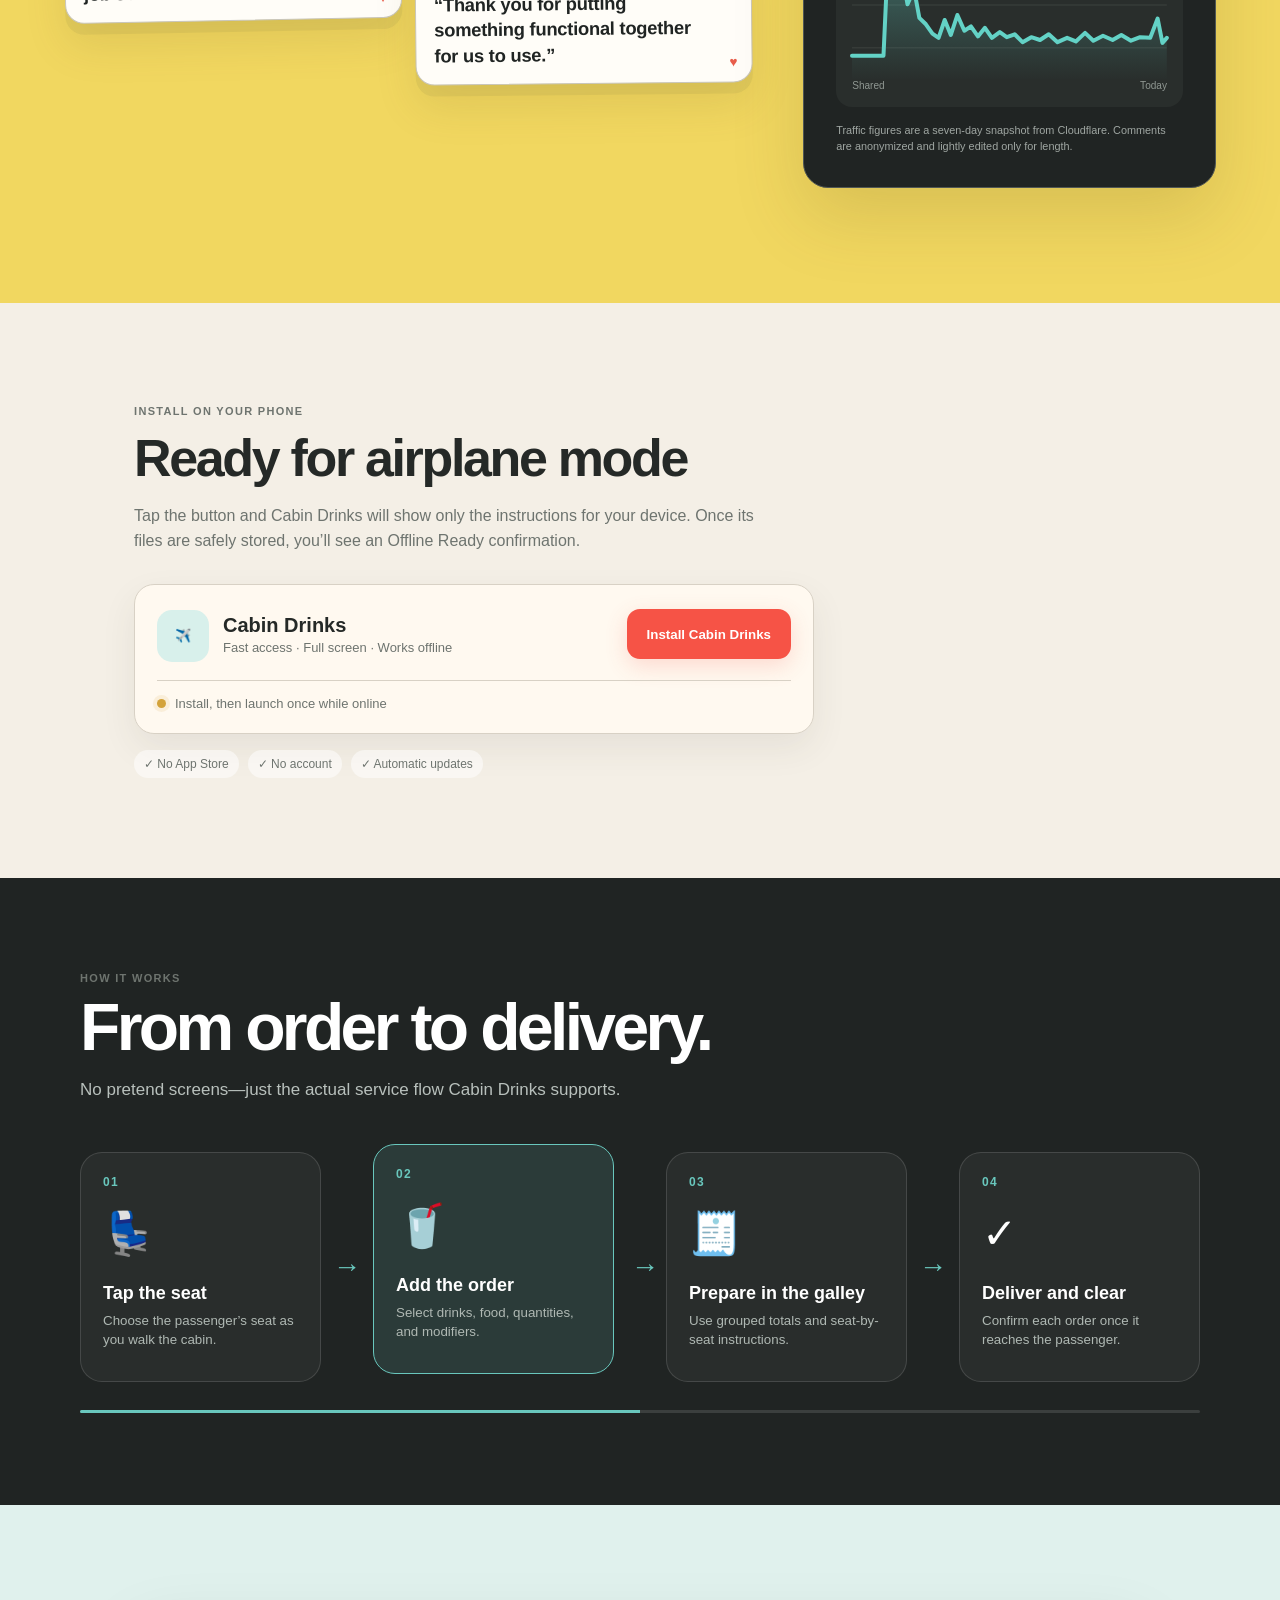
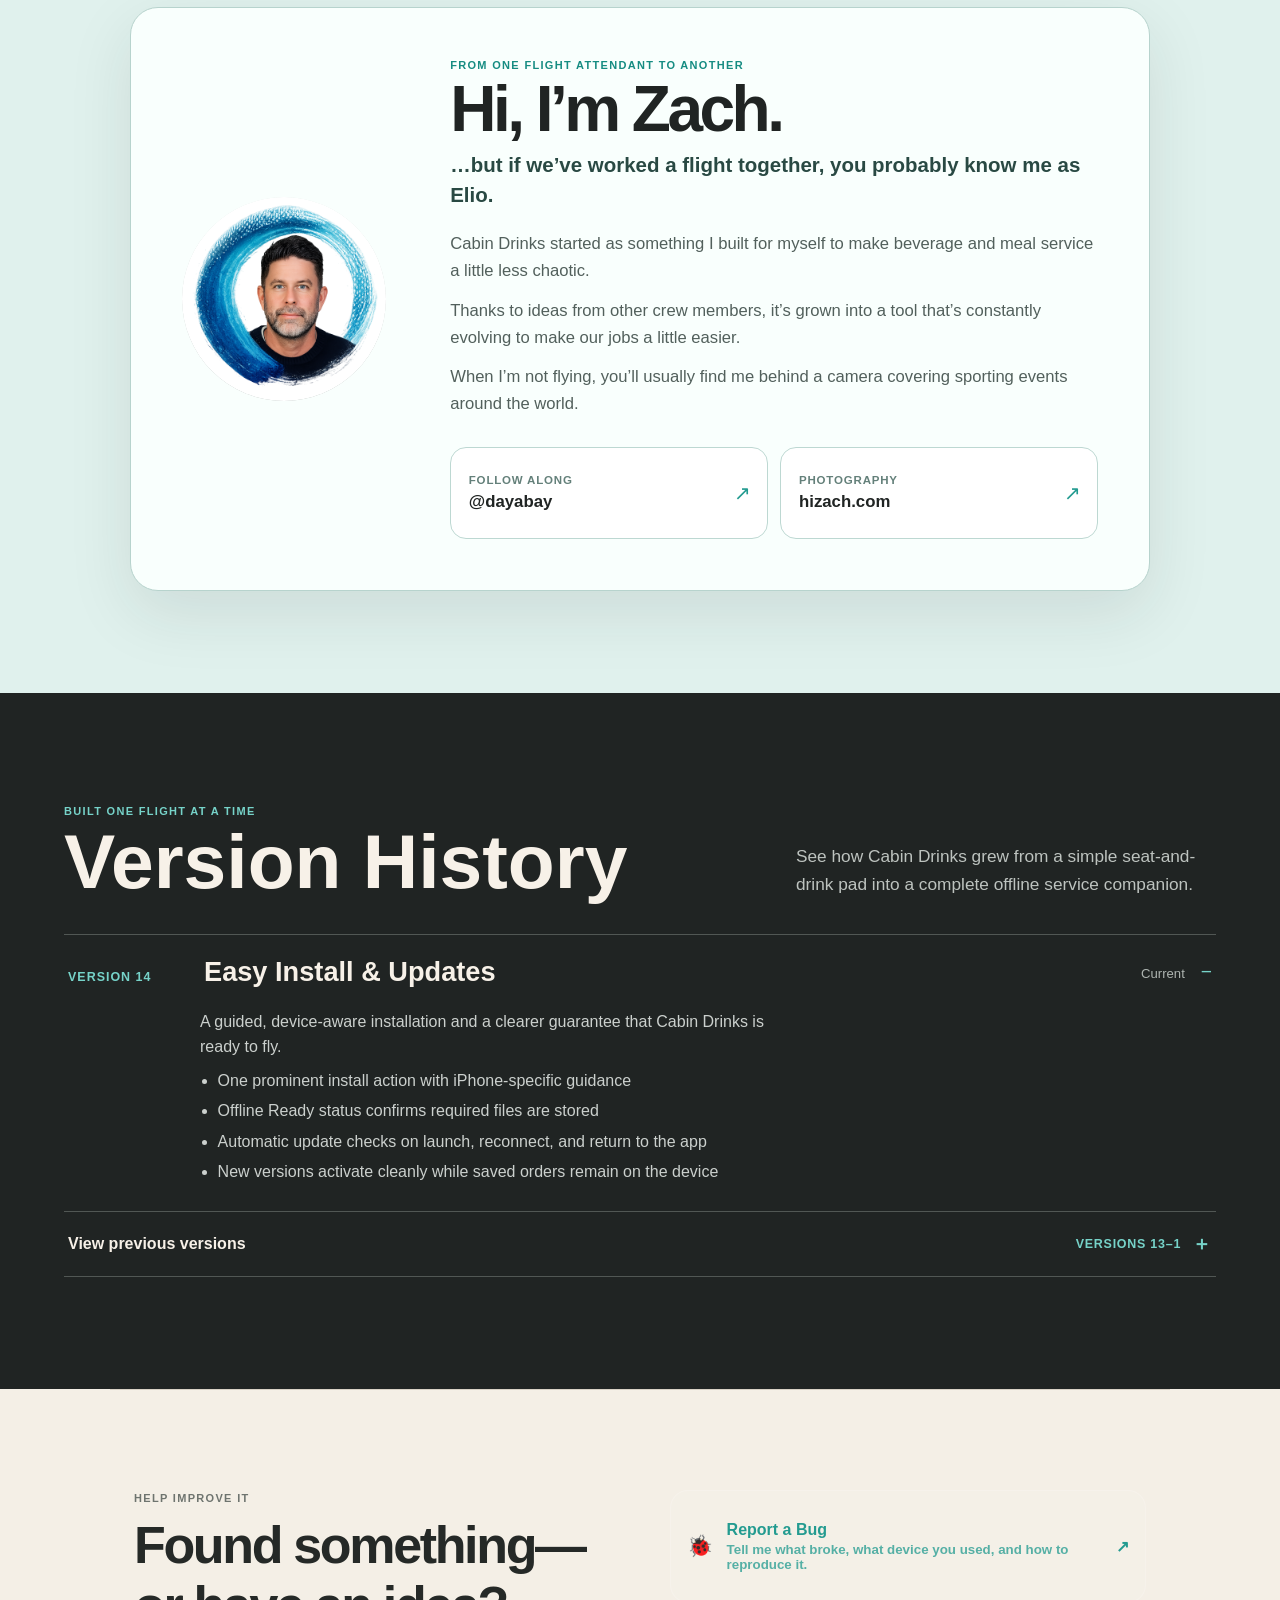
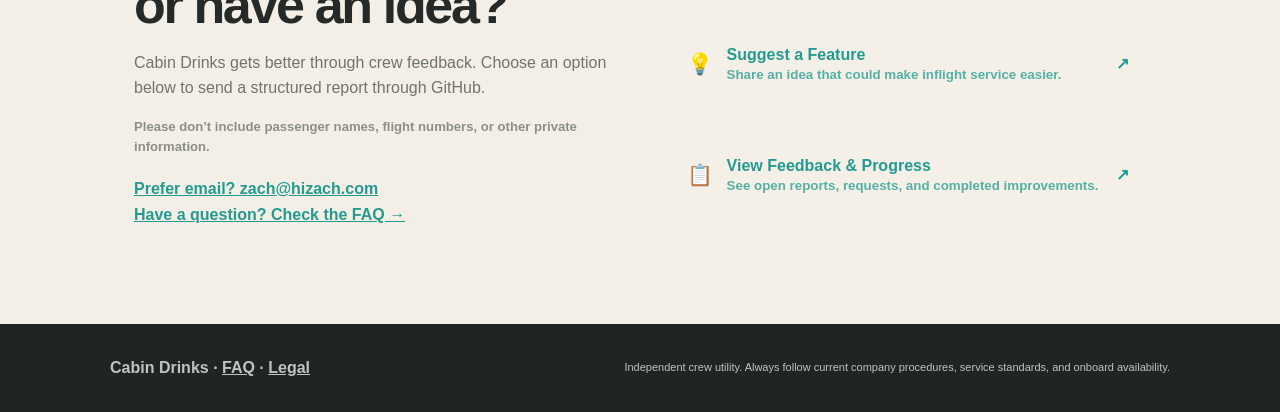
==== commit f6429851: "Add a Terms & Privacy page for drinks.hizach.com Combined terms-of-use and privacy page covering: no" ====
--- a/index.html
+++ b/index.html
@@ -476,7 +476,7 @@
 </section>
 </main>
 <footer>
-<span>Cabin Drinks · <a href="./faq.html">FAQ</a></span>
+<span>Cabin Drinks · <a href="./faq.html">FAQ</a> · <a href="./legal.html">Legal</a></span>
 <p>Independent crew utility. Always follow current company procedures, service standards, and onboard availability.</p>
 </footer>
 <div id="installSheet" class="install-sheet" hidden><button class="sheet-backdrop" type="button" data-close-install aria-label="Close installation instructions"></button><section class="sheet-panel" role="dialog" aria-modal="true" aria-labelledby="installSheetTitle"><div class="sheet-handle" aria-hidden="true"></div><button class="sheet-close" type="button" data-close-install aria-label="Close">×</button><p class="eyebrow" id="installDeviceLabel">Install on iPhone</p><h2 id="installSheetTitle">Add Cabin Drinks to your Home Screen</h2><div id="installSteps" class="install-steps"></div><button id="installContinue" class="primary sheet-action" type="button">Got it</button><p class="sheet-note">After adding it to your Home Screen, launch Cabin Drinks once while online to finish offline setup.</p></section></div>
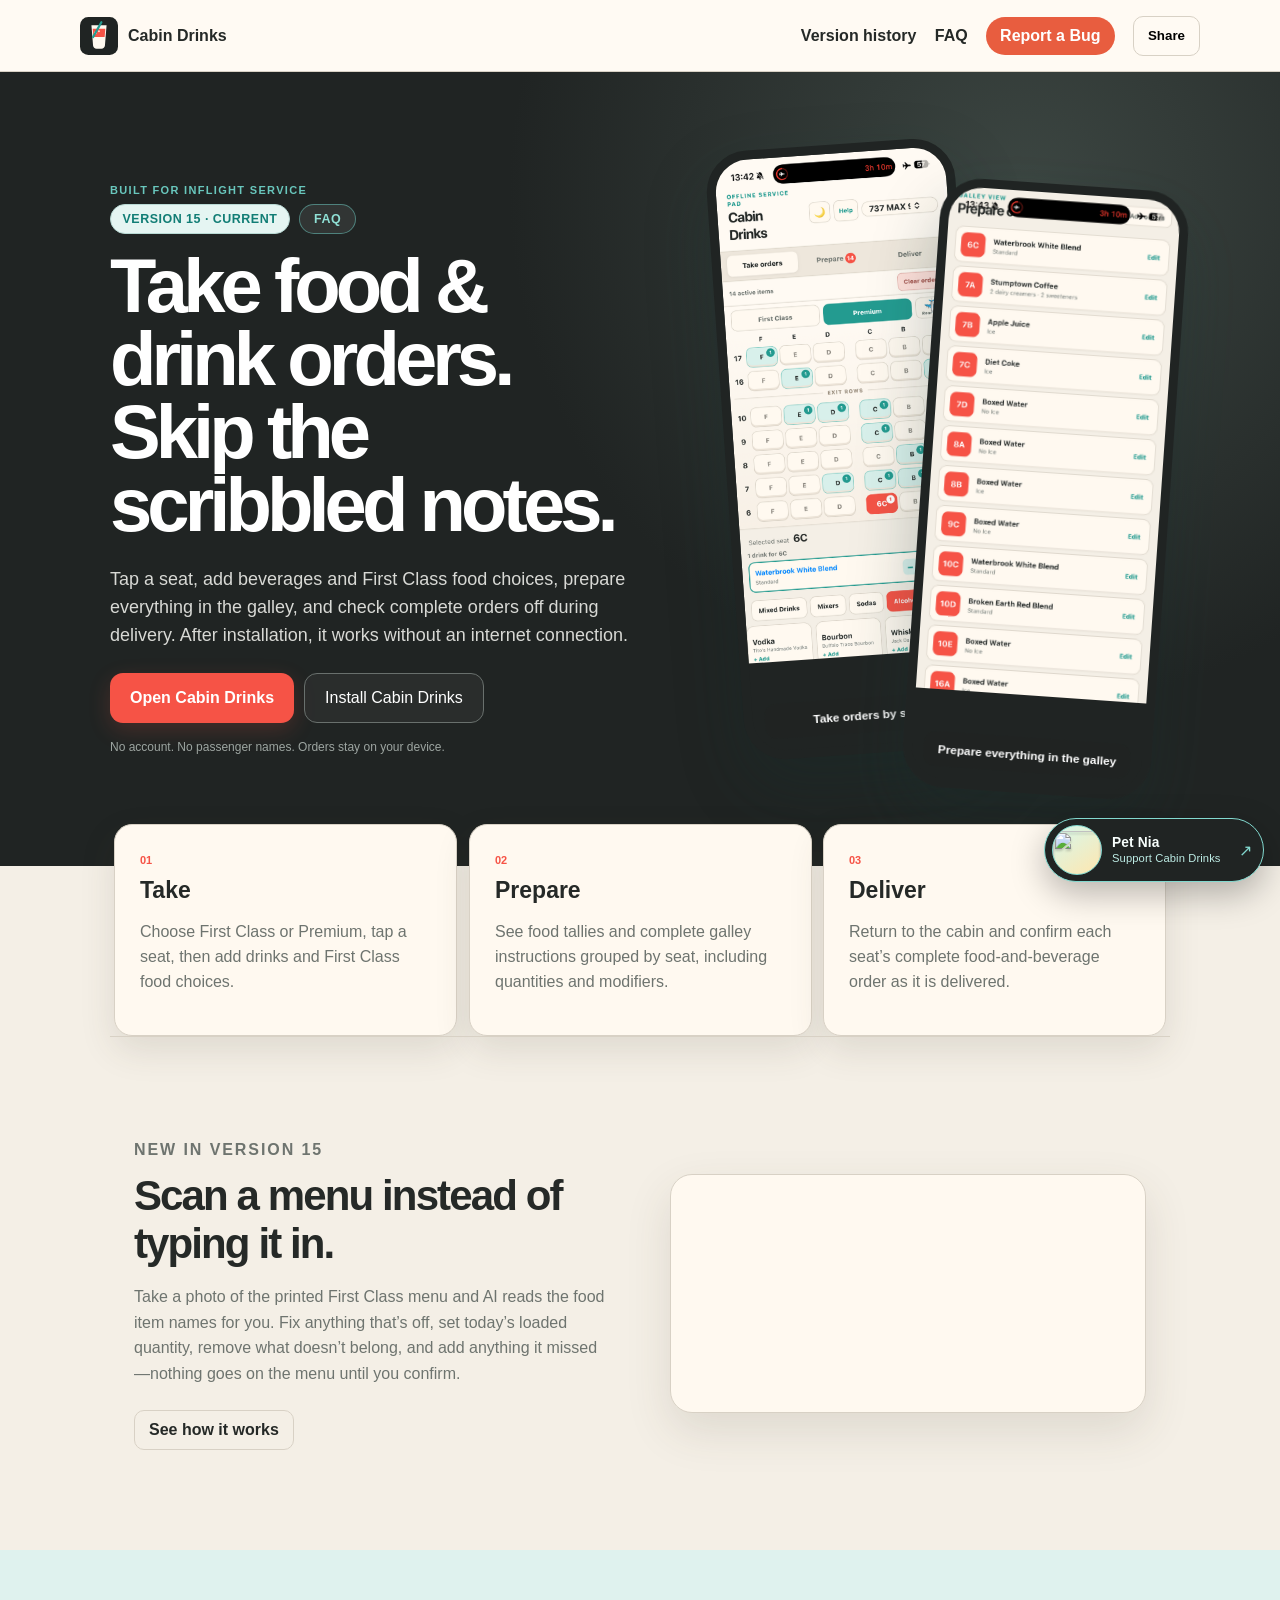
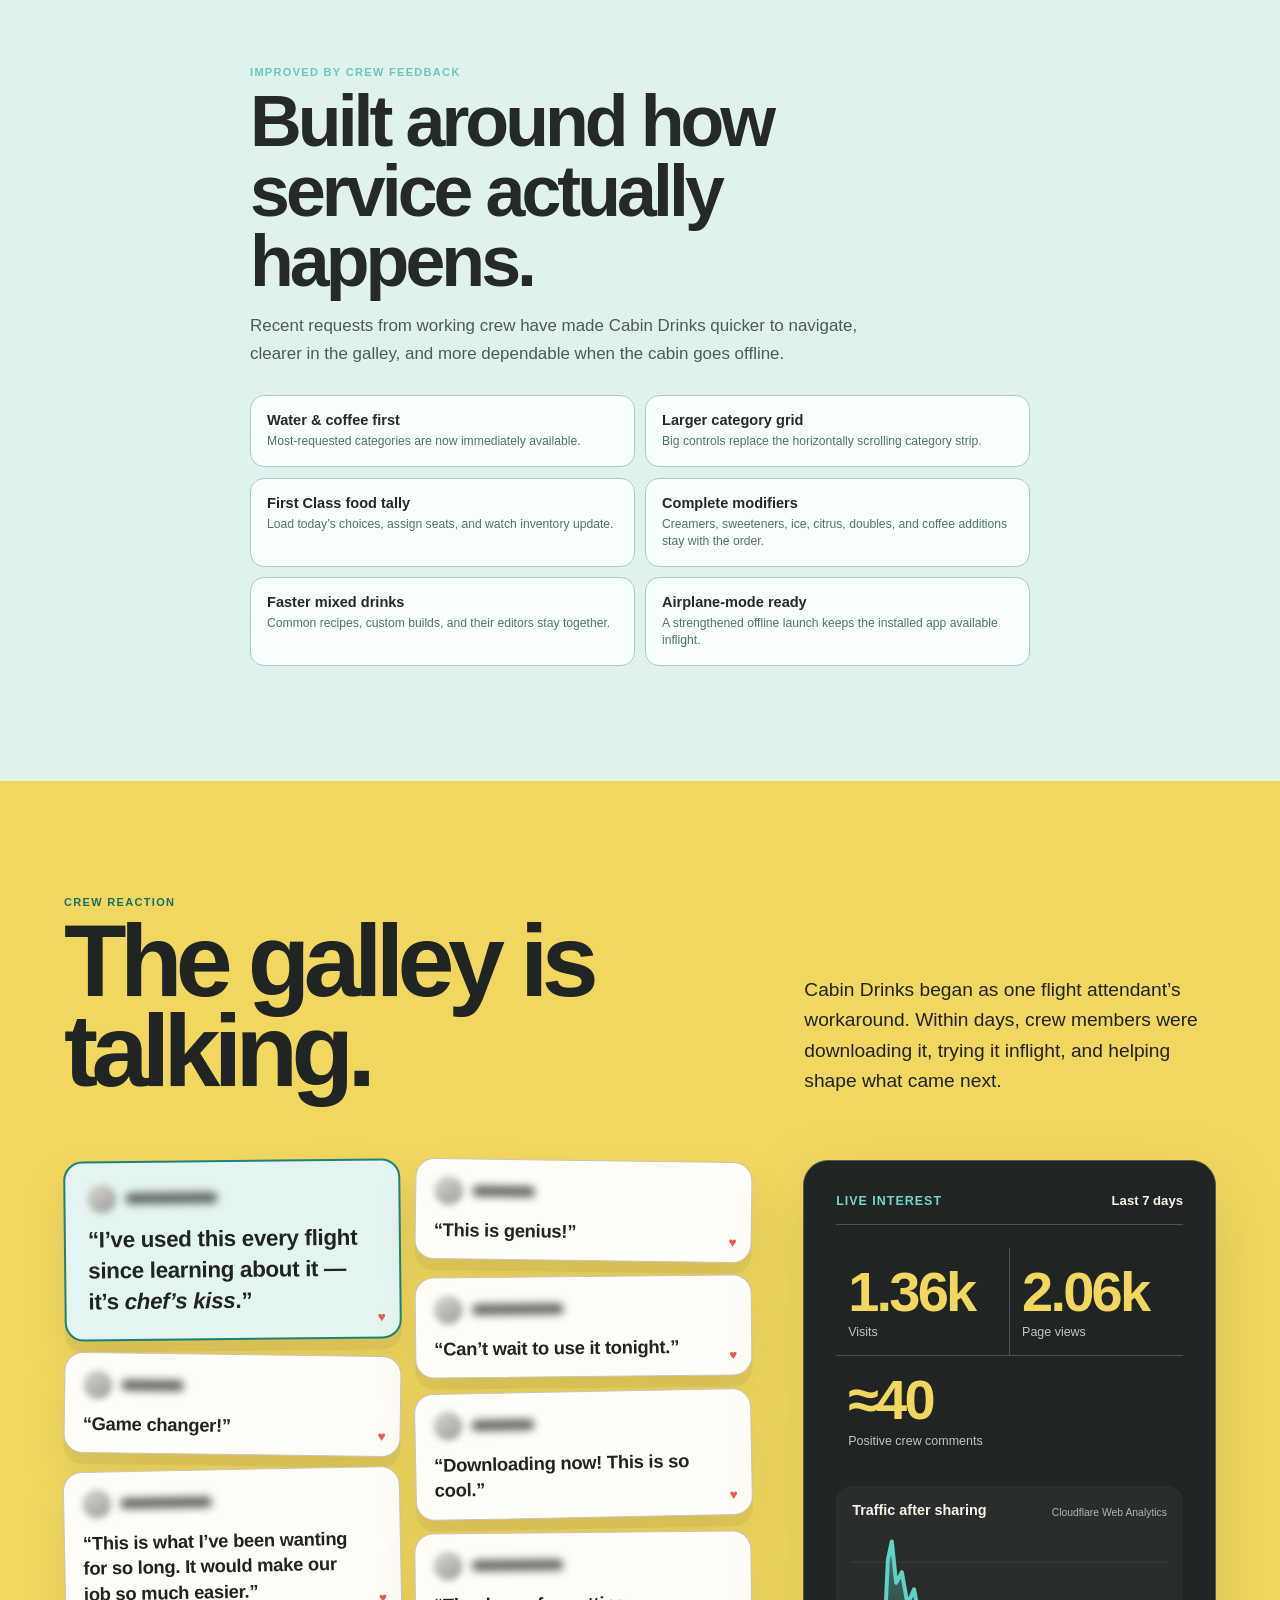
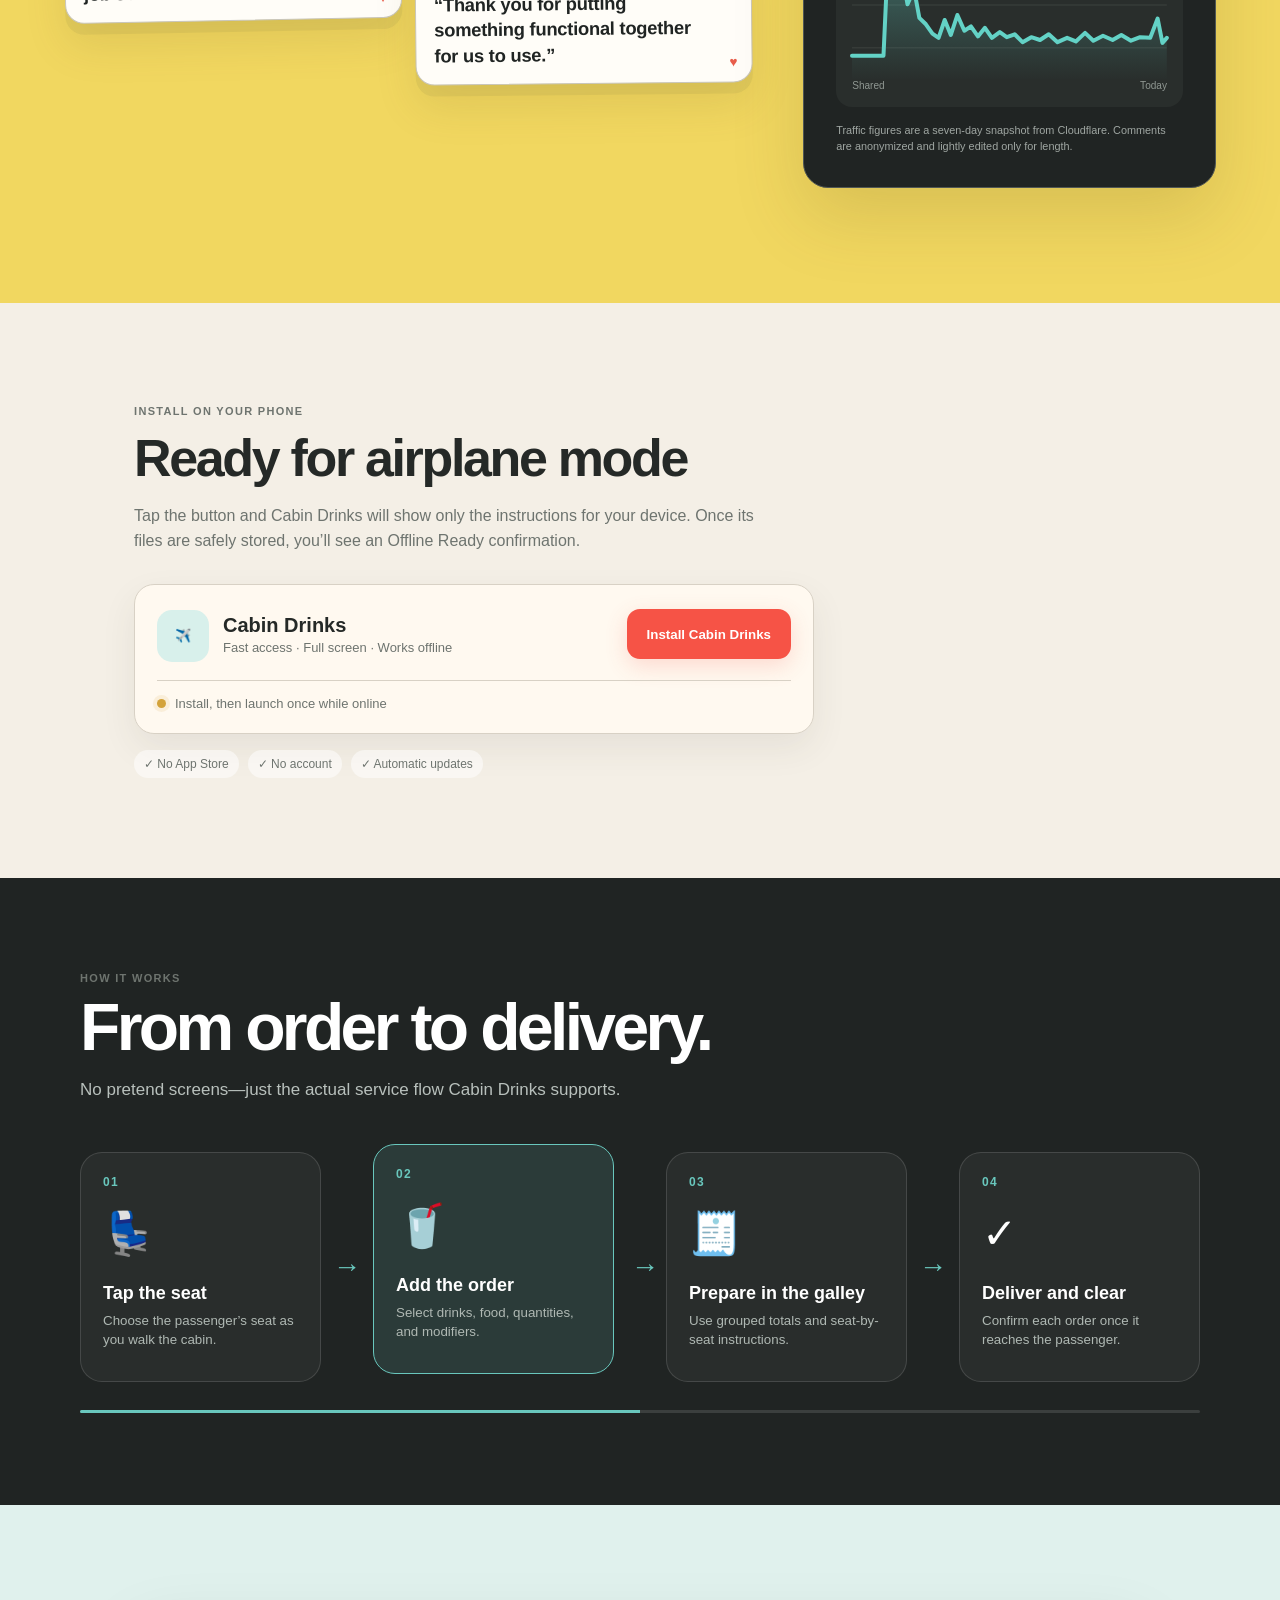
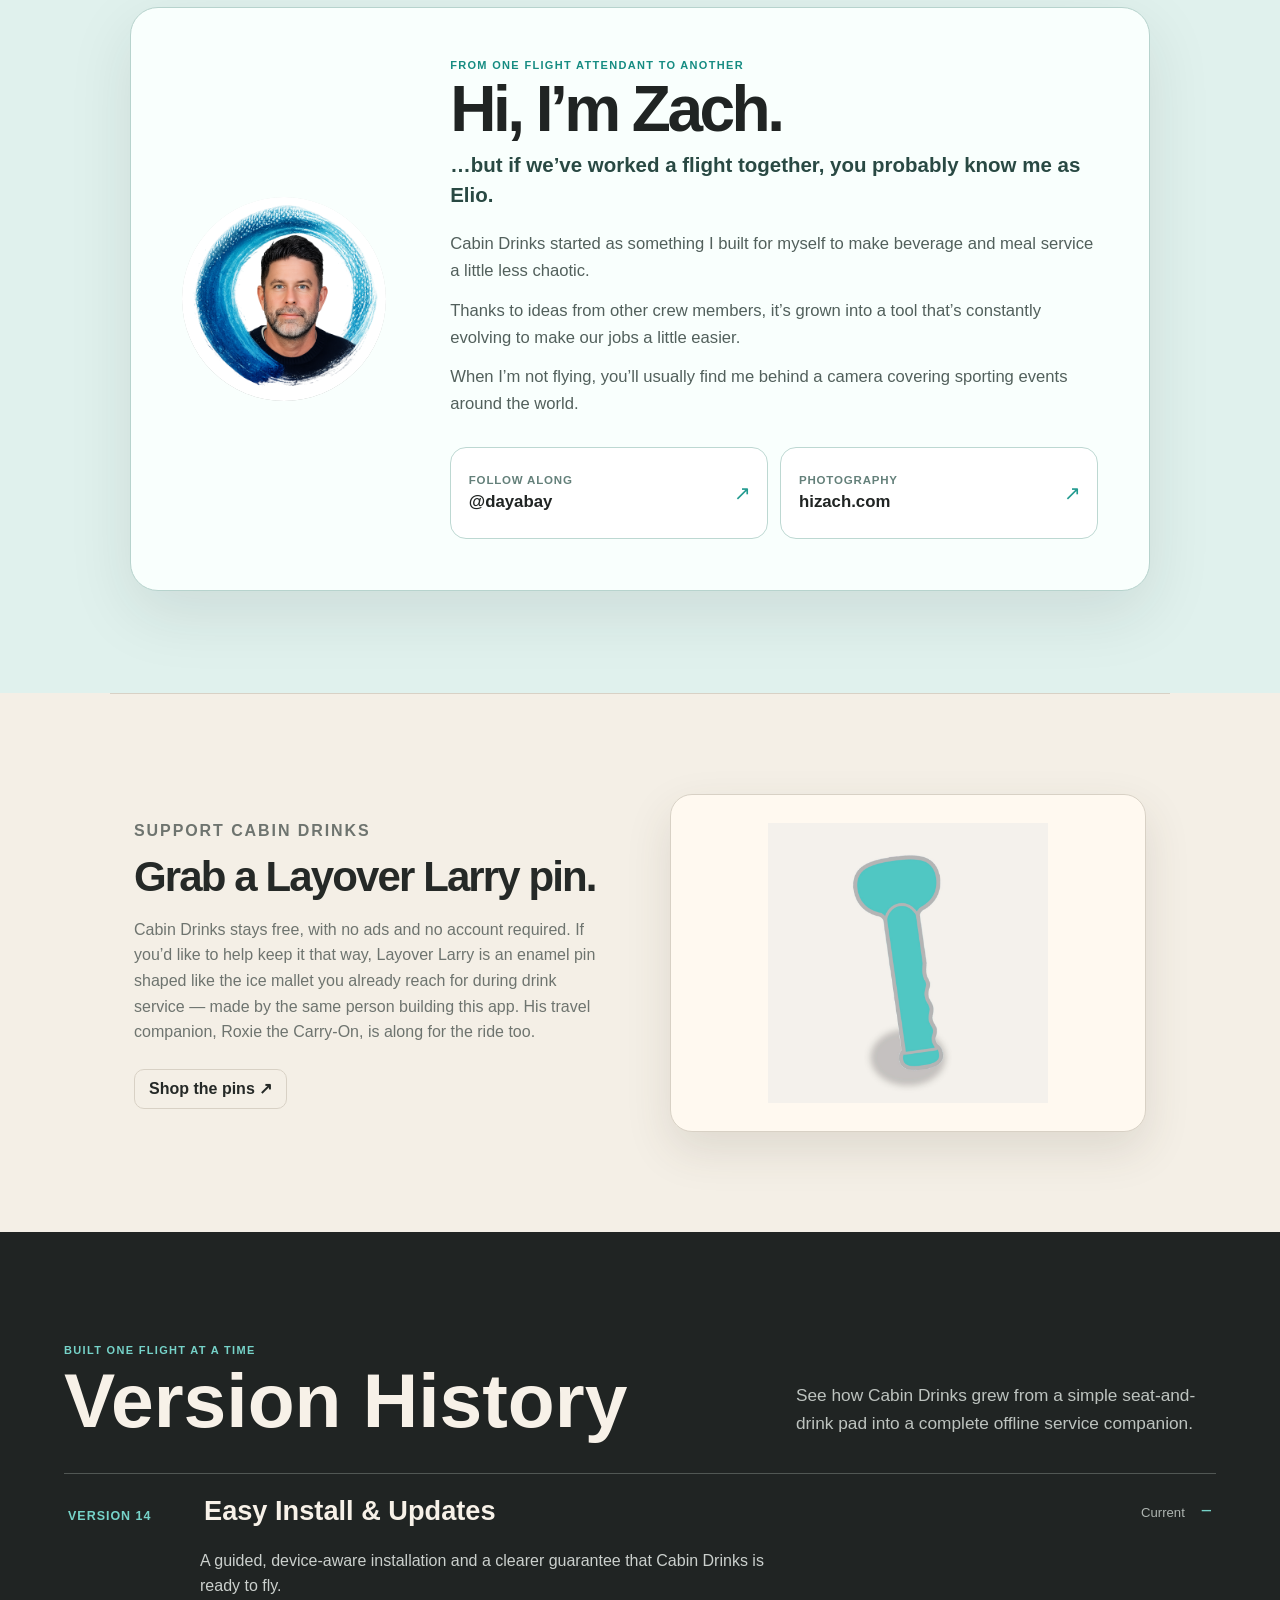
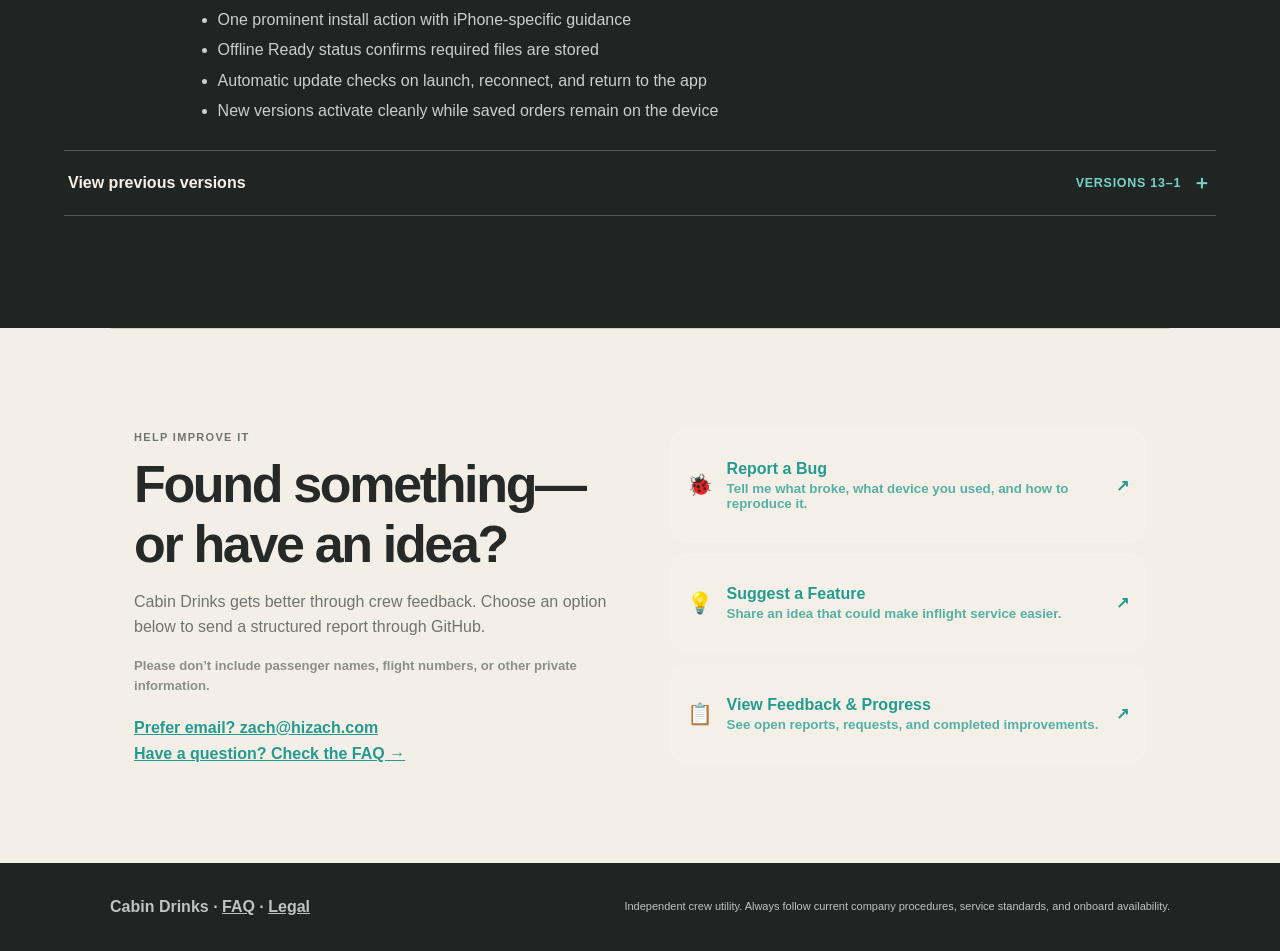
==== commit b0994e1b: "Add a landing page section promoting the Layover Larry pin shop New "Support Cabin Drinks" section o" ====
--- a/index.html
+++ b/index.html
@@ -218,6 +218,17 @@
 </div>
 </div>
 </section>
+<section class="pin-shop">
+<div class="pin-shop-copy">
+<p class="eyebrow">Support Cabin Drinks</p>
+<h2>Grab a Layover Larry pin.</h2>
+<p>Cabin Drinks stays free, with no ads and no account required. If you’d like to help keep it that way, Layover Larry is an enamel pin shaped like the ice mallet you already reach for during drink service — made by the same person building this app. His travel companion, Roxie the Carry-On, is along for the ride too.</p>
+<a class="text-button" href="https://pins.hizach.com" target="_blank" rel="noopener noreferrer">Shop the pins ↗</a>
+</div>
+<div class="pin-shop-image">
+<img src="./layover-larry-hero.jpg" alt="Layover Larry enamel pin, shaped like a teal ice mallet" loading="lazy">
+</div>
+</section>
 <section id="versions" class="versions">
 <div class="versions-heading">
 <div>
--- a/landing.css
+++ b/landing.css
@@ -3,3 +3,5 @@
 .tip-badge{position:fixed;right:max(16px,env(safe-area-inset-right));bottom:max(18px,calc(env(safe-area-inset-bottom) + 10px));z-index:999;min-height:52px;padding:7px 15px 7px 8px;display:flex!important;align-items:center;gap:9px;width:auto!important;border:1px solid #82d9cf;border-radius:999px;color:#f8fffd!important;background:#202423;text-decoration:none!important;box-shadow:0 12px 34px rgba(0,0,0,.28)}.tip-badge span{width:38px;height:38px;display:grid;place-items:center;border-radius:50%;background:#35413e;font-size:1.1rem}.tip-badge strong{font-size:.82rem;letter-spacing:.01em}@media(max-width:520px){.tip-badge{right:12px;bottom:max(12px,env(safe-area-inset-bottom));min-height:48px;padding:5px 12px 5px 6px}.tip-badge span{width:36px;height:36px}.tip-badge strong{font-size:.78rem}}
 /* Menu-scan feature spotlight on the landing page. */
 .scan-feature{max-width:1060px;margin:0 auto;padding:100px 24px;display:grid;grid-template-columns:1fr 1fr;gap:60px;align-items:center;border-top:1px solid var(--line)}.scan-feature h2{margin:9px 0 14px;font-size:clamp(30px,4.5vw,42px);letter-spacing:-.045em}.scan-feature p{color:var(--muted);font-size:16px;line-height:1.6}.scan-feature .text-button{display:inline-flex;align-items:center;justify-content:center;margin-top:8px;text-decoration:none;color:var(--ink)}.scan-feature-video{border:1px solid var(--line);border-radius:22px;overflow:hidden;background:var(--raised);box-shadow:0 18px 45px #463d3120}.scan-feature-video video{display:block;width:100%;height:auto}@media(max-width:760px){.scan-feature{padding:64px 20px;grid-template-columns:1fr;gap:28px}}
+/* Pin shop support spotlight on the landing page. */
+.pin-shop{max-width:1060px;margin:0 auto;padding:100px 24px;display:grid;grid-template-columns:1fr 1fr;gap:60px;align-items:center;border-top:1px solid var(--line)}.pin-shop h2{margin:9px 0 14px;font-size:clamp(30px,4.5vw,42px);letter-spacing:-.045em}.pin-shop p{color:var(--muted);font-size:16px;line-height:1.6}.pin-shop .text-button{display:inline-flex;align-items:center;justify-content:center;margin-top:8px;text-decoration:none;color:var(--ink)}.pin-shop-image{padding:28px;border:1px solid var(--line);border-radius:22px;background:var(--raised);box-shadow:0 18px 45px #463d3120}.pin-shop-image img{display:block;width:100%;max-width:280px;margin:0 auto;height:auto}@media(max-width:760px){.pin-shop{padding:64px 20px;grid-template-columns:1fr;gap:28px}}
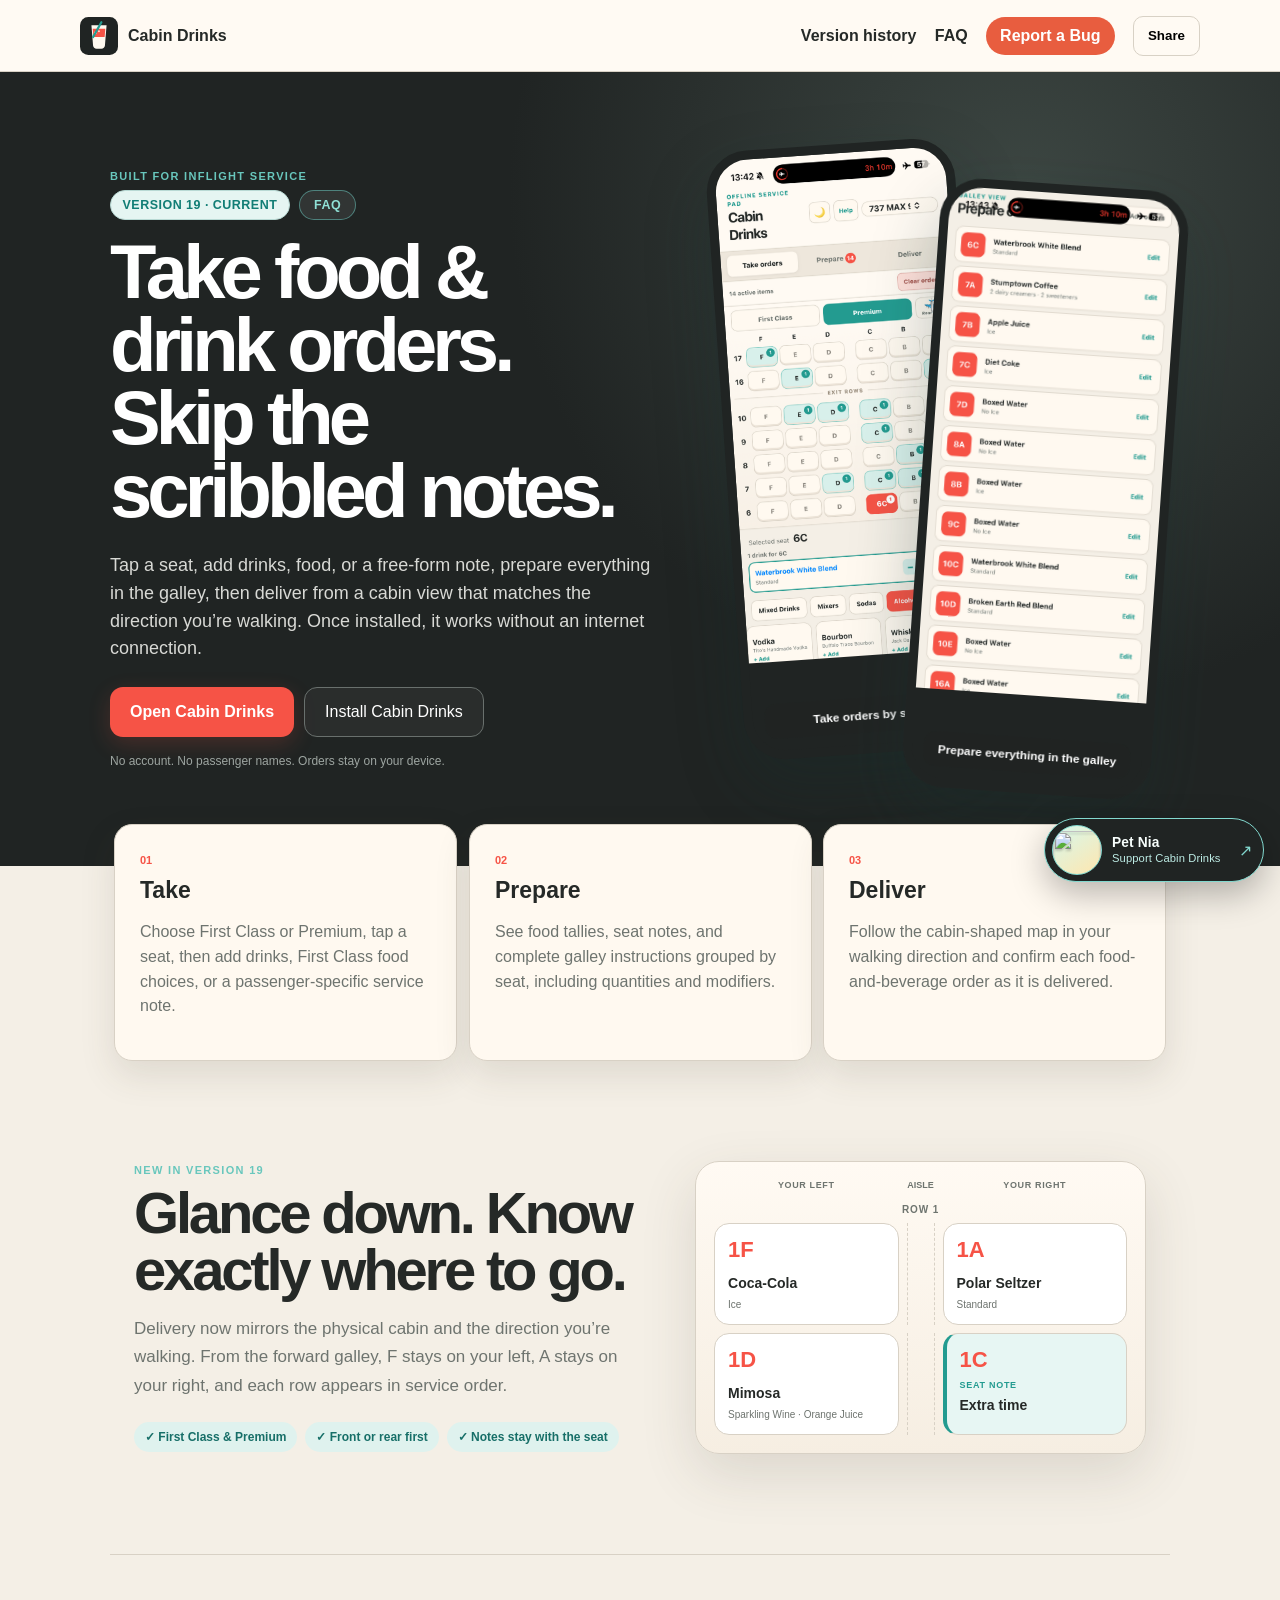
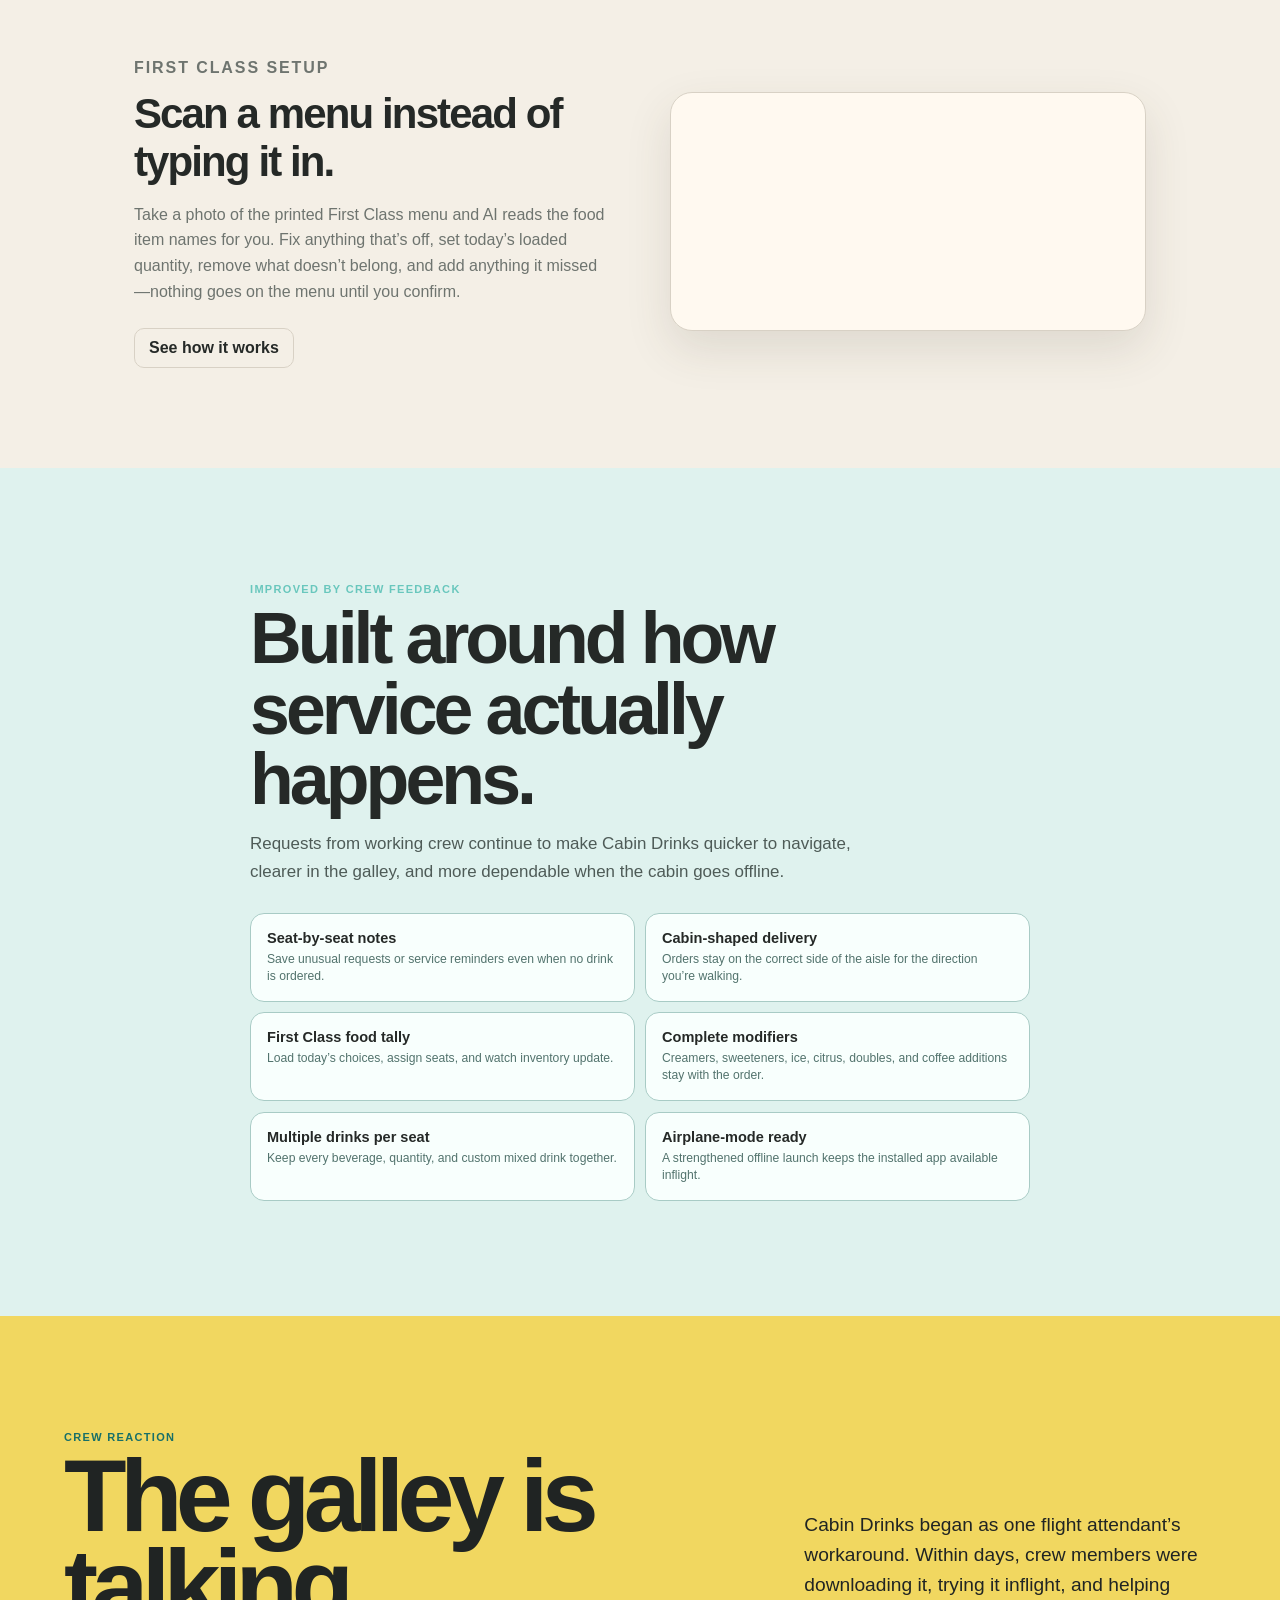
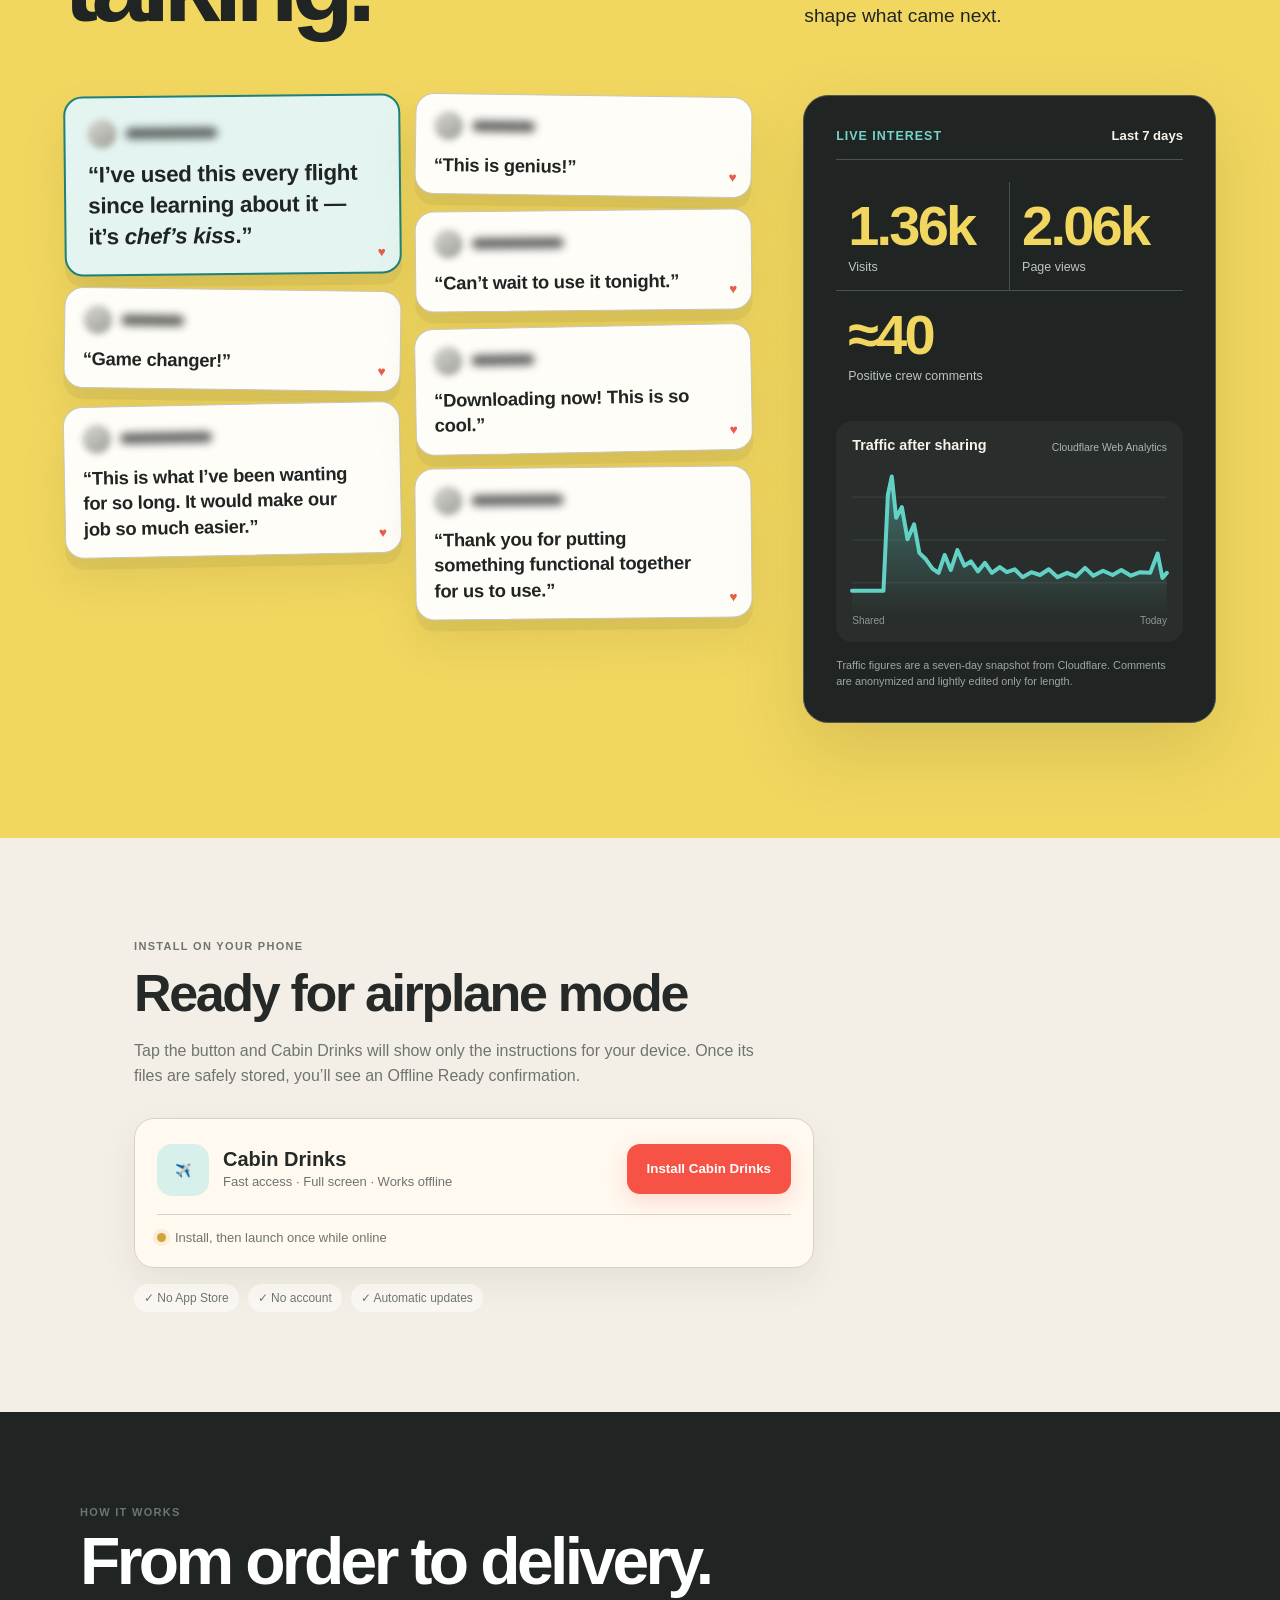
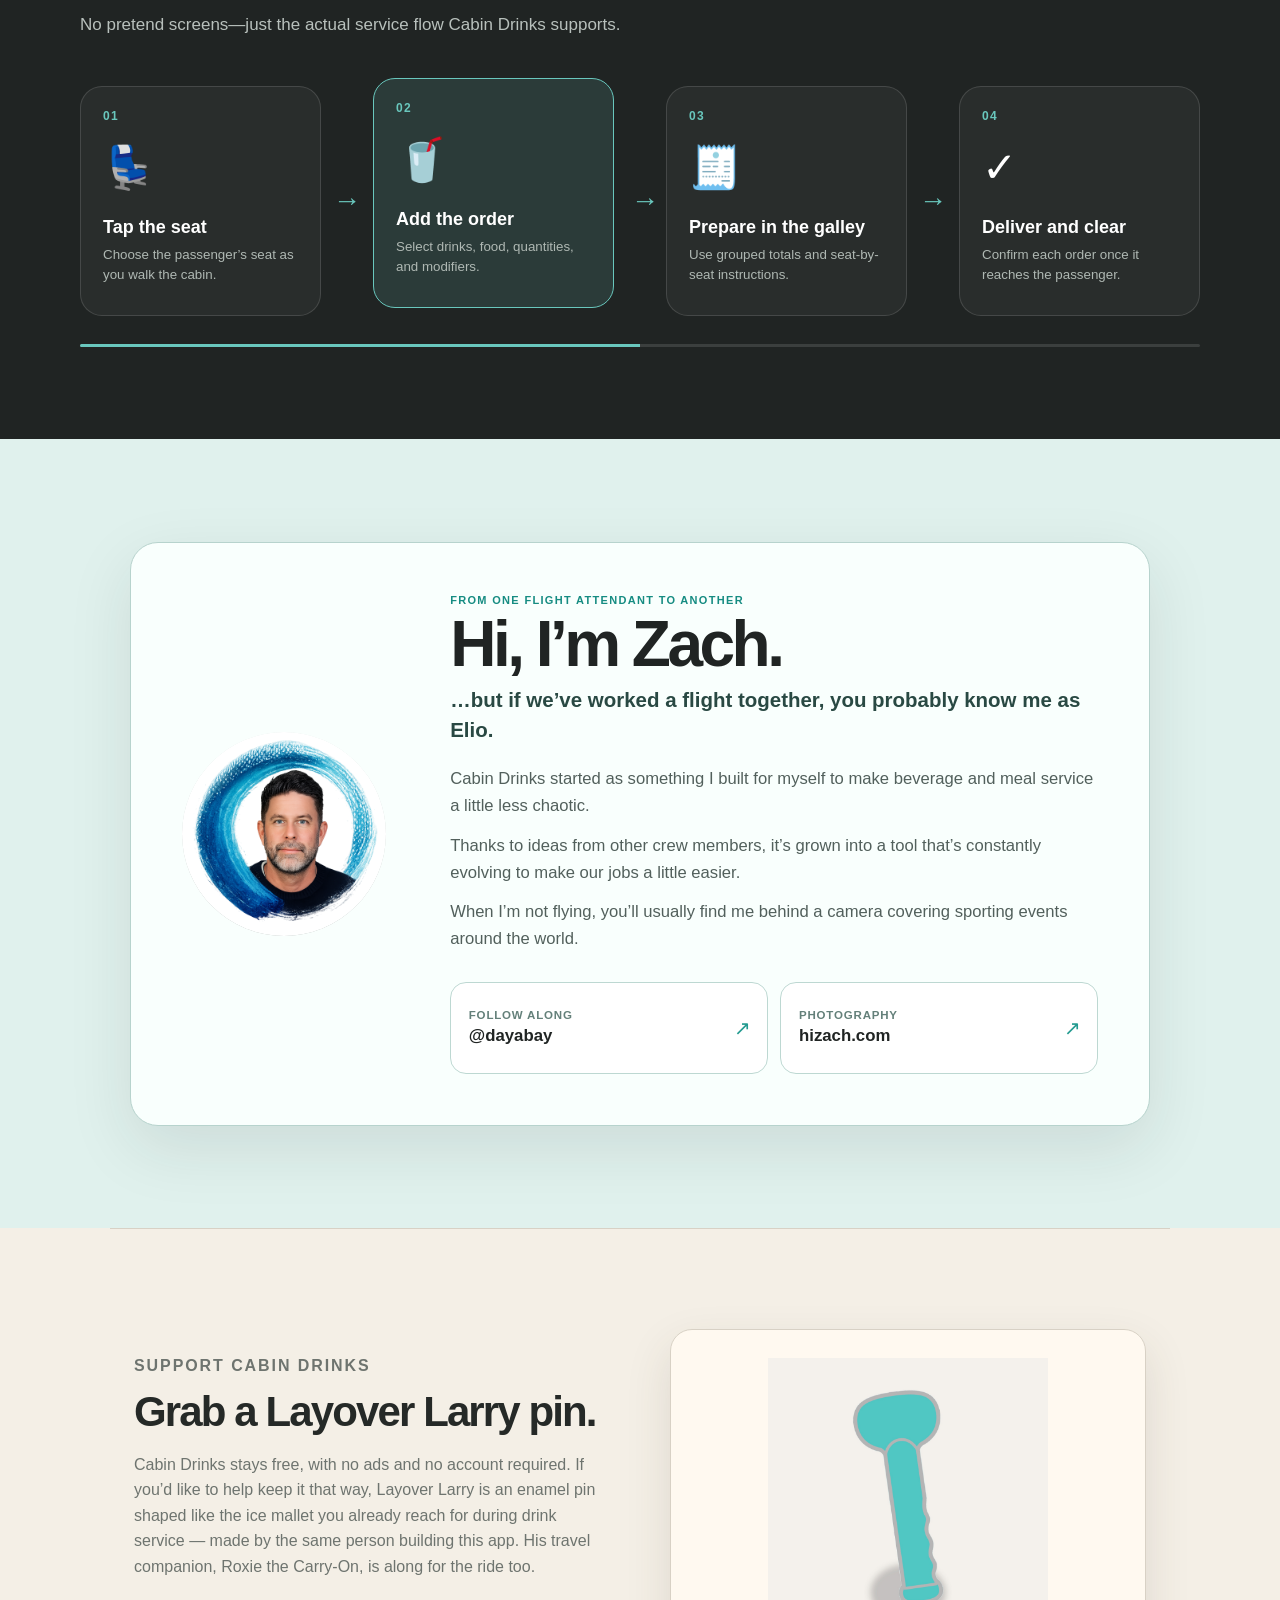
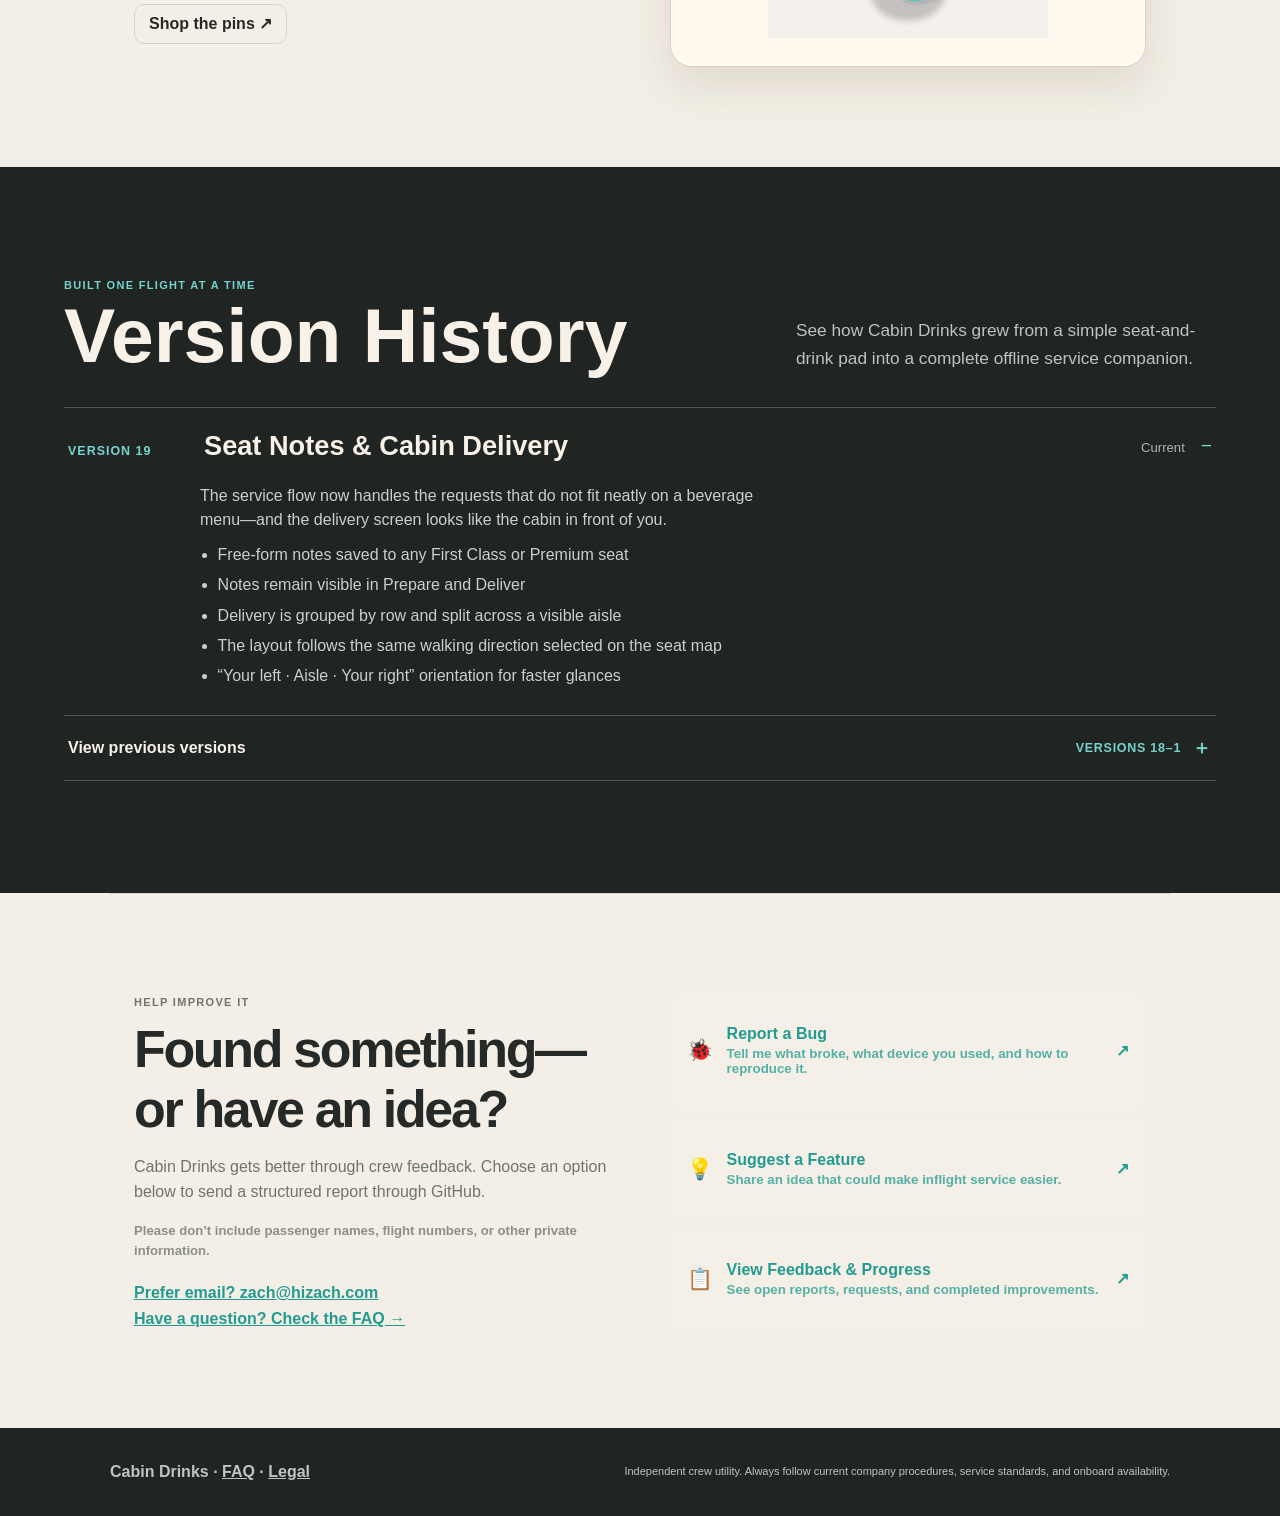
==== commit 62859416: "Refresh landing page for Cabin Drinks v19" ====
--- a/index.html
+++ b/index.html
@@ -5,7 +5,7 @@
 <meta name="viewport" content="width=device-width,initial-scale=1,viewport-fit=cover">
 <meta name="theme-color" content="#202423">
 <title>Cabin Drinks · Offline food and beverage service pad</title>
-<meta name="description" content="A fast, offline-friendly food and beverage order pad designed for inflight service.">
+<meta name="description" content="A private, offline food and beverage service pad with seat notes, cabin-shaped delivery views, and First Class food tracking.">
 <link rel="manifest" href="./manifest.json">
 <link rel="icon" href="./app-icon.svg">
 <link rel="apple-touch-icon" href="./app-icon.svg">
@@ -34,11 +34,11 @@
 <div class="hero-copy">
 <p class="eyebrow">Built for inflight service</p>
 <div class="hero-badges">
-<span class="current-version">Version 15 · Current</span>
+<span class="current-version">Version 19 · Current</span>
 <a class="faq-badge" href="./faq.html">FAQ</a>
 </div>
 <h1>Take food &amp; drink orders.<br>Skip the scribbled notes.</h1>
-<p class="intro">Tap a seat, add beverages and First Class food choices, prepare everything in the galley, and check complete orders off during delivery. After installation, it works without an internet connection.</p>
+<p class="intro">Tap a seat, add drinks, food, or a free-form note, prepare everything in the galley, then deliver from a cabin view that matches the direction you’re walking. Once installed, it works without an internet connection.</p>
 <div class="actions">
 <a class="primary" href="./app.html">Open Cabin Drinks</a>
 <button id="installButton" class="secondary install-action" type="button">Install Cabin Drinks</button>
@@ -60,22 +60,36 @@
 <article>
 <span>01</span>
 <h2>Take</h2>
-<p>Choose First Class or Premium, tap a seat, then add drinks and First Class food choices.</p>
+<p>Choose First Class or Premium, tap a seat, then add drinks, First Class food choices, or a passenger-specific service note.</p>
 </article>
 <article>
 <span>02</span>
 <h2>Prepare</h2>
-<p>See food tallies and complete galley instructions grouped by seat, including quantities and modifiers.</p>
+<p>See food tallies, seat notes, and complete galley instructions grouped by seat, including quantities and modifiers.</p>
 </article>
 <article>
 <span>03</span>
 <h2>Deliver</h2>
-<p>Return to the cabin and confirm each seat’s complete food-and-beverage order as it is delivered.</p>
-</article>
+<p>Follow the cabin-shaped map in your walking direction and confirm each food-and-beverage order as it is delivered.</p>
+</article>
+</section>
+<section class="cabin-feature">
+<div class="cabin-feature-copy">
+<p class="eyebrow">New in Version 19</p>
+<h2>Glance down. Know exactly where to go.</h2>
+<p>Delivery now mirrors the physical cabin and the direction you’re walking. From the forward galley, F stays on your left, A stays on your right, and each row appears in service order.</p>
+<div class="cabin-feature-points"><span>✓ First Class &amp; Premium</span><span>✓ Front or rear first</span><span>✓ Notes stay with the seat</span></div>
+</div>
+<div class="cabin-demo" aria-label="Example First Class delivery layout showing seats on each side of the aisle">
+<div class="cabin-demo-head"><span>Your left</span><i>Aisle</i><span>Your right</span></div>
+<strong class="cabin-demo-row">Row 1</strong>
+<div class="cabin-demo-pair"><article><b>1F</b><span>Coca-Cola</span><small>Ice</small></article><i></i><article><b>1A</b><span>Polar Seltzer</span><small>Standard</small></article></div>
+<div class="cabin-demo-pair"><article><b>1D</b><span>Mimosa</span><small>Sparkling Wine · Orange Juice</small></article><i></i><article class="has-note"><b>1C</b><em>Seat note</em><span>Extra time</span></article></div>
+</div>
 </section>
 <section class="scan-feature">
 <div class="scan-feature-copy">
-<p class="eyebrow">New in Version 15</p>
+<p class="eyebrow">First Class setup</p>
 <h2>Scan a menu instead of typing it in.</h2>
 <p>Take a photo of the printed First Class menu and AI reads the food item names for you. Fix anything that’s off, set today’s loaded quantity, remove what doesn’t belong, and add anything it missed—nothing goes on the menu until you confirm.</p>
 <a class="text-button" href="./faq.html#scan-menu">See how it works</a>
@@ -88,15 +102,15 @@
 <div>
 <p class="eyebrow">Improved by crew feedback</p>
 <h2>Built around how service actually happens.</h2>
-<p class="service-intro">Recent requests from working crew have made Cabin Drinks quicker to navigate, clearer in the galley, and more dependable when the cabin goes offline.</p>
+<p class="service-intro">Requests from working crew continue to make Cabin Drinks quicker to navigate, clearer in the galley, and more dependable when the cabin goes offline.</p>
 <div class="latest-features">
 <article>
-<strong>Water &amp; coffee first</strong>
-<span>Most-requested categories are now immediately available.</span>
-</article>
-<article>
-<strong>Larger category grid</strong>
-<span>Big controls replace the horizontally scrolling category strip.</span>
+<strong>Seat-by-seat notes</strong>
+<span>Save unusual requests or service reminders even when no drink is ordered.</span>
+</article>
+<article>
+<strong>Cabin-shaped delivery</strong>
+<span>Orders stay on the correct side of the aisle for the direction you’re walking.</span>
 </article>
 <article>
 <strong>First Class food tally</strong>
@@ -107,8 +121,8 @@
 <span>Creamers, sweeteners, ice, citrus, doubles, and coffee additions stay with the order.</span>
 </article>
 <article>
-<strong>Faster mixed drinks</strong>
-<span>Common recipes, custom builds, and their editors stay together.</span>
+<strong>Multiple drinks per seat</strong>
+<span>Keep every beverage, quantity, and custom mixed drink together.</span>
 </article>
 <article>
 <strong>Airplane-mode ready</strong>
@@ -173,11 +187,11 @@
 <div class="guide-grid">
 <article>
 <strong>1</strong>
-<p>Select the aircraft and cabin. In First Class, set up today’s food inventory.</p>
+<p>Select the aircraft, cabin, and walking direction. In First Class, set up today’s food inventory.</p>
 </article>
 <article>
 <strong>2</strong>
-<p>Tap a seat and add each requested food item and drink.</p>
+<p>Tap a seat and add each requested food item, drink, or service note.</p>
 </article>
 <article>
 <strong>3</strong>
@@ -238,8 +252,28 @@
 <p>See how Cabin Drinks grew from a simple seat-and-drink pad into a complete offline service companion.</p>
 </div>
 <div class="release-list">
-<details class="release" open><summary><span><b>Version 14</b><strong>Easy Install &amp; Updates</strong></span><em>Current</em></summary><div><p>A guided, device-aware installation and a clearer guarantee that Cabin Drinks is ready to fly.</p><ul><li>One prominent install action with iPhone-specific guidance</li><li>Offline Ready status confirms required files are stored</li><li>Automatic update checks on launch, reconnect, and return to the app</li><li>New versions activate cleanly while saved orders remain on the device</li></ul></div></details>
-<details class="version-archive"><summary class="version-archive-toggle"><span>View previous versions</span><strong>Versions 13–1</strong></summary><div class="archived-releases">
+<details class="release" open><summary><span><b>Version 19</b><strong>Seat Notes &amp; Cabin Delivery</strong></span><em>Current</em></summary><div><p>The service flow now handles the requests that do not fit neatly on a beverage menu—and the delivery screen looks like the cabin in front of you.</p><ul><li>Free-form notes saved to any First Class or Premium seat</li><li>Notes remain visible in Prepare and Deliver</li><li>Delivery is grouped by row and split across a visible aisle</li><li>The layout follows the same walking direction selected on the seat map</li><li>“Your left · Aisle · Your right” orientation for faster glances</li></ul></div></details>
+<details class="version-archive"><summary class="version-archive-toggle"><span>View previous versions</span><strong>Versions 18–1</strong></summary><div class="archived-releases">
+<details class="release">
+<summary><span><b>Version 18</b><strong>Cabin Side Labels</strong></span><em>September 2026</em></summary>
+<div><p>A clearer two-sided delivery map with an unmistakable aisle and cabin-side guidance.</p></div>
+</details>
+<details class="release">
+<summary><span><b>Version 17</b><strong>Notes &amp; Delivery Layout</strong></span><em>September 2026</em></summary>
+<div><p>Introduced seat notes and replaced the linear delivery list with row-by-row First Class and Premium maps.</p></div>
+</details>
+<details class="release">
+<summary><span><b>Version 16</b><strong>Accurate Mixed-Drink Names</strong></span><em>September 2026</em></summary>
+<div><p>Custom drink labels now follow the actual spirit and mixer selected—including sparkling wine combinations.</p></div>
+</details>
+<details class="release">
+<summary><span><b>Version 15</b><strong>Scan the First Class Menu</strong></span><em>July 2026</em></summary>
+<div><p>Photograph a printed menu, review the detected items, and confirm loaded quantities before service.</p></div>
+</details>
+<details class="release">
+<summary><span><b>Version 14</b><strong>Easy Install &amp; Updates</strong></span><em>July 2026</em></summary>
+<div><p>A guided, device-aware installation and a clearer guarantee that Cabin Drinks is ready to fly.</p><ul><li>One prominent install action with iPhone-specific guidance</li><li>Offline Ready status confirms required files are stored</li><li>Automatic update checks on launch, reconnect, and return to the app</li><li>New versions activate cleanly while saved orders remain on the device</li></ul></div>
+</details>
 <details class="release">
 <summary>
 <span>
@@ -491,7 +525,7 @@
 <p>Independent crew utility. Always follow current company procedures, service standards, and onboard availability.</p>
 </footer>
 <div id="installSheet" class="install-sheet" hidden><button class="sheet-backdrop" type="button" data-close-install aria-label="Close installation instructions"></button><section class="sheet-panel" role="dialog" aria-modal="true" aria-labelledby="installSheetTitle"><div class="sheet-handle" aria-hidden="true"></div><button class="sheet-close" type="button" data-close-install aria-label="Close">×</button><p class="eyebrow" id="installDeviceLabel">Install on iPhone</p><h2 id="installSheetTitle">Add Cabin Drinks to your Home Screen</h2><div id="installSteps" class="install-steps"></div><button id="installContinue" class="primary sheet-action" type="button">Got it</button><p class="sheet-note">After adding it to your Home Screen, launch Cabin Drinks once while online to finish offline setup.</p></section></div>
-<div id="updateToast" class="update-toast" hidden role="status"><span>Cabin Drinks was updated.</span><strong>Version 15</strong></div>
+<div id="updateToast" class="update-toast" hidden role="status"><span>Cabin Drinks was updated.</span><strong>Version 19</strong></div>
 <script src="./updater.js" defer></script>
 <script src="./landing.js" defer>
 </script>
--- a/landing.css
+++ b/landing.css
@@ -2,6 +2,15 @@
 /* Floating support badge fallback kept in the primary landing stylesheet. */
 .tip-badge{position:fixed;right:max(16px,env(safe-area-inset-right));bottom:max(18px,calc(env(safe-area-inset-bottom) + 10px));z-index:999;min-height:52px;padding:7px 15px 7px 8px;display:flex!important;align-items:center;gap:9px;width:auto!important;border:1px solid #82d9cf;border-radius:999px;color:#f8fffd!important;background:#202423;text-decoration:none!important;box-shadow:0 12px 34px rgba(0,0,0,.28)}.tip-badge span{width:38px;height:38px;display:grid;place-items:center;border-radius:50%;background:#35413e;font-size:1.1rem}.tip-badge strong{font-size:.82rem;letter-spacing:.01em}@media(max-width:520px){.tip-badge{right:12px;bottom:max(12px,env(safe-area-inset-bottom));min-height:48px;padding:5px 12px 5px 6px}.tip-badge span{width:36px;height:36px}.tip-badge strong{font-size:.78rem}}
 /* Menu-scan feature spotlight on the landing page. */
+.cabin-feature{max-width:1060px;margin:0 auto;padding:100px 24px;display:grid;grid-template-columns:minmax(0,1fr) minmax(360px,.9fr);gap:60px;align-items:center}
+.cabin-feature h2{max-width:590px;margin:9px 0 16px;font-size:clamp(36px,5vw,58px);line-height:.98;letter-spacing:-.055em}
+.cabin-feature-copy>p:not(.eyebrow){max-width:590px;color:var(--muted);font-size:17px;line-height:1.65}
+.cabin-feature-points{display:flex;flex-wrap:wrap;gap:8px;margin-top:22px}.cabin-feature-points span{padding:8px 11px;border-radius:999px;color:#176f68;background:#dff2ee;font-size:12px;font-weight:800}
+.cabin-demo{padding:18px;border:1px solid var(--line);border-radius:24px;background:linear-gradient(#fffaf3,#f6eee2);box-shadow:0 20px 55px #463d3124}
+.cabin-demo-head,.cabin-demo-pair{display:grid;grid-template-columns:minmax(0,1fr) 28px minmax(0,1fr);gap:8px}.cabin-demo-head{align-items:center;margin-bottom:14px;color:var(--muted);font-size:9px;font-weight:850;letter-spacing:.07em;text-align:center;text-transform:uppercase}.cabin-demo-head i{font-style:normal;letter-spacing:0}.cabin-demo-row{display:block;margin-bottom:8px;color:var(--muted);font-size:10px;letter-spacing:.09em;text-align:center;text-transform:uppercase}.cabin-demo-pair+.cabin-demo-pair{margin-top:8px}.cabin-demo-pair>i{border-left:1px dashed var(--line);border-right:1px dashed var(--line)}
+.cabin-demo article{min-width:0;padding:13px;border:1px solid var(--line);border-radius:15px;background:#fff}.cabin-demo article b,.cabin-demo article span,.cabin-demo article small,.cabin-demo article em{display:block}.cabin-demo article b{margin-bottom:12px;color:var(--coral);font-size:22px}.cabin-demo article span{font-size:14px;font-weight:800;line-height:1.25}.cabin-demo article small{margin-top:5px;color:var(--muted);font-size:10px;line-height:1.35}.cabin-demo article em{margin:-5px 0 7px;color:var(--teal);font-size:9px;font-style:normal;font-weight:900;letter-spacing:.08em;text-transform:uppercase}.cabin-demo article.has-note{border-left:4px solid var(--teal);background:#e7f6f3}
+@media(max-width:760px){.cabin-feature{padding:72px 20px;grid-template-columns:1fr;gap:34px}.cabin-demo{padding:13px}.cabin-demo-head,.cabin-demo-pair{grid-template-columns:minmax(0,1fr) 20px minmax(0,1fr);gap:5px}}
+
 .scan-feature{max-width:1060px;margin:0 auto;padding:100px 24px;display:grid;grid-template-columns:1fr 1fr;gap:60px;align-items:center;border-top:1px solid var(--line)}.scan-feature h2{margin:9px 0 14px;font-size:clamp(30px,4.5vw,42px);letter-spacing:-.045em}.scan-feature p{color:var(--muted);font-size:16px;line-height:1.6}.scan-feature .text-button{display:inline-flex;align-items:center;justify-content:center;margin-top:8px;text-decoration:none;color:var(--ink)}.scan-feature-video{border:1px solid var(--line);border-radius:22px;overflow:hidden;background:var(--raised);box-shadow:0 18px 45px #463d3120}.scan-feature-video video{display:block;width:100%;height:auto}@media(max-width:760px){.scan-feature{padding:64px 20px;grid-template-columns:1fr;gap:28px}}
 /* Pin shop support spotlight on the landing page. */
 .pin-shop{max-width:1060px;margin:0 auto;padding:100px 24px;display:grid;grid-template-columns:1fr 1fr;gap:60px;align-items:center;border-top:1px solid var(--line)}.pin-shop h2{margin:9px 0 14px;font-size:clamp(30px,4.5vw,42px);letter-spacing:-.045em}.pin-shop p{color:var(--muted);font-size:16px;line-height:1.6}.pin-shop .text-button{display:inline-flex;align-items:center;justify-content:center;margin-top:8px;text-decoration:none;color:var(--ink)}.pin-shop-image{padding:28px;border:1px solid var(--line);border-radius:22px;background:var(--raised);box-shadow:0 18px 45px #463d3120}.pin-shop-image img{display:block;width:100%;max-width:280px;margin:0 auto;height:auto}@media(max-width:760px){.pin-shop{padding:64px 20px;grid-template-columns:1fr;gap:28px}}
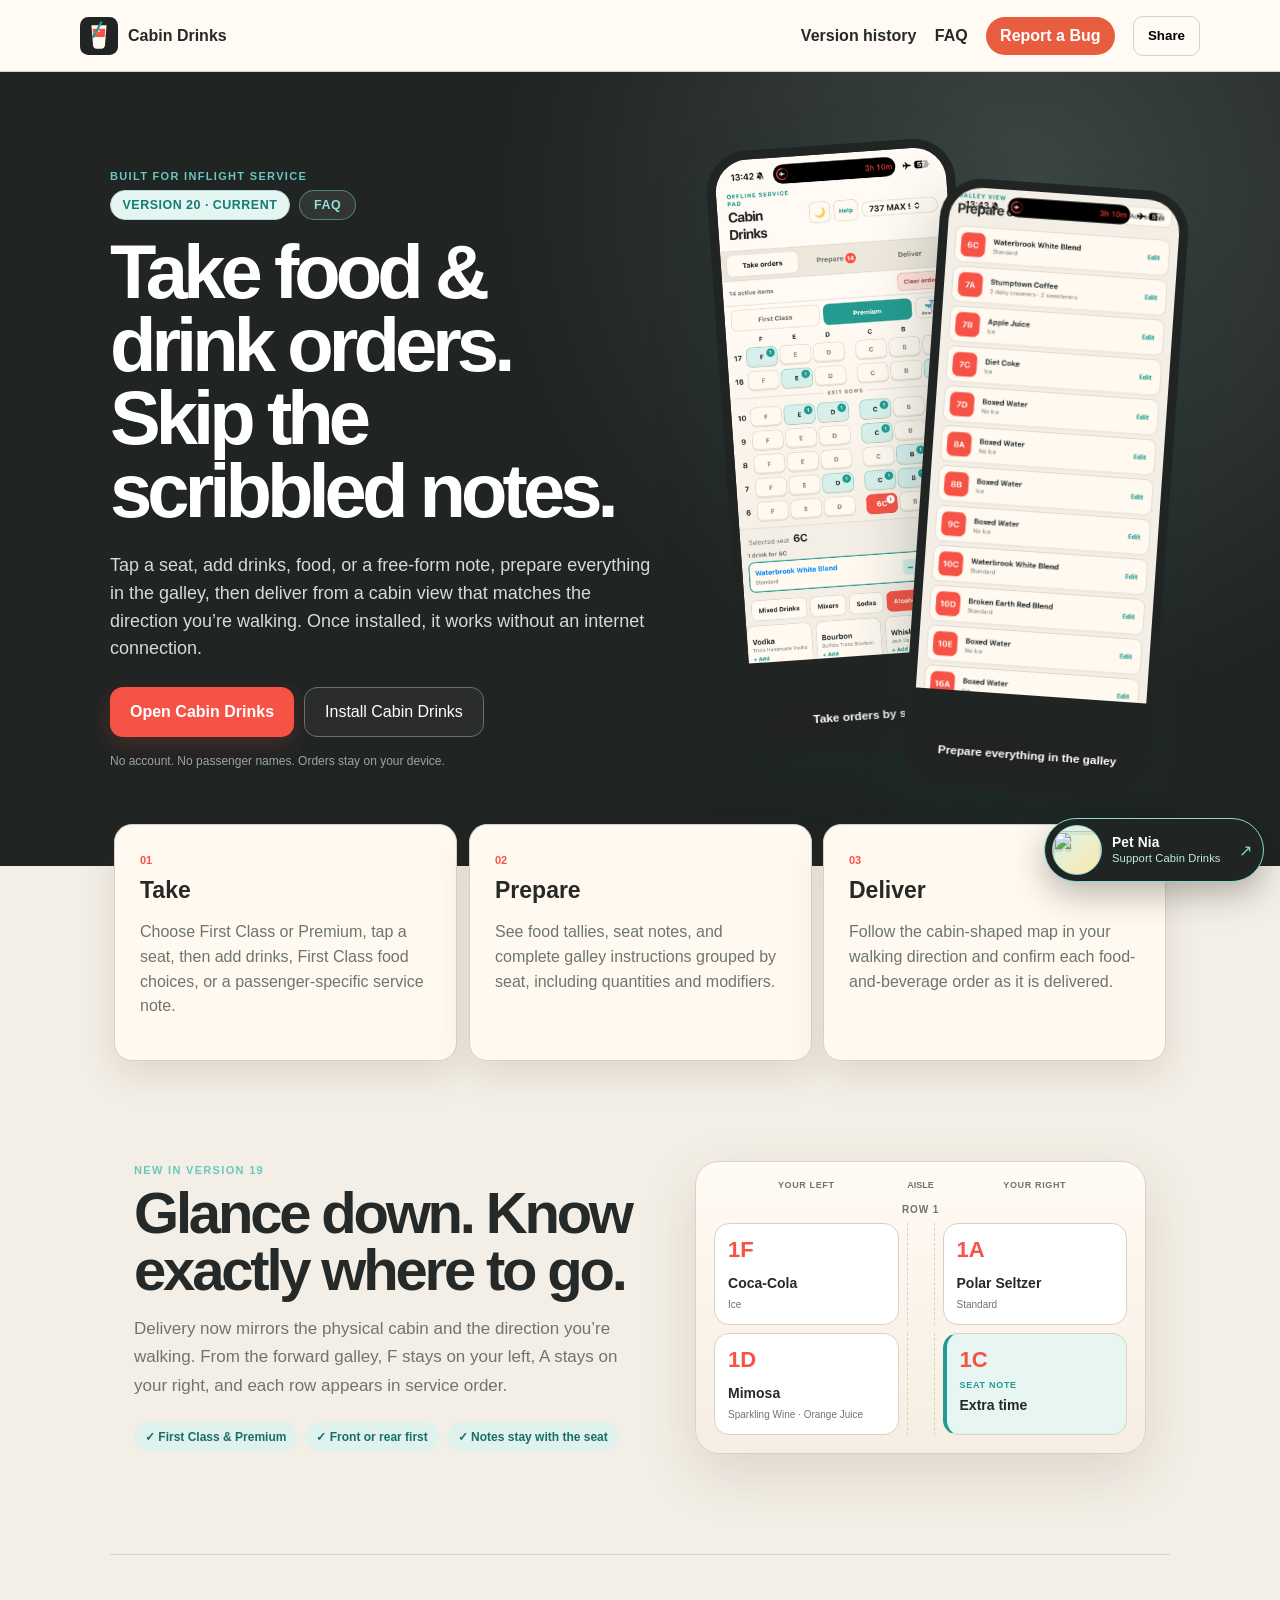
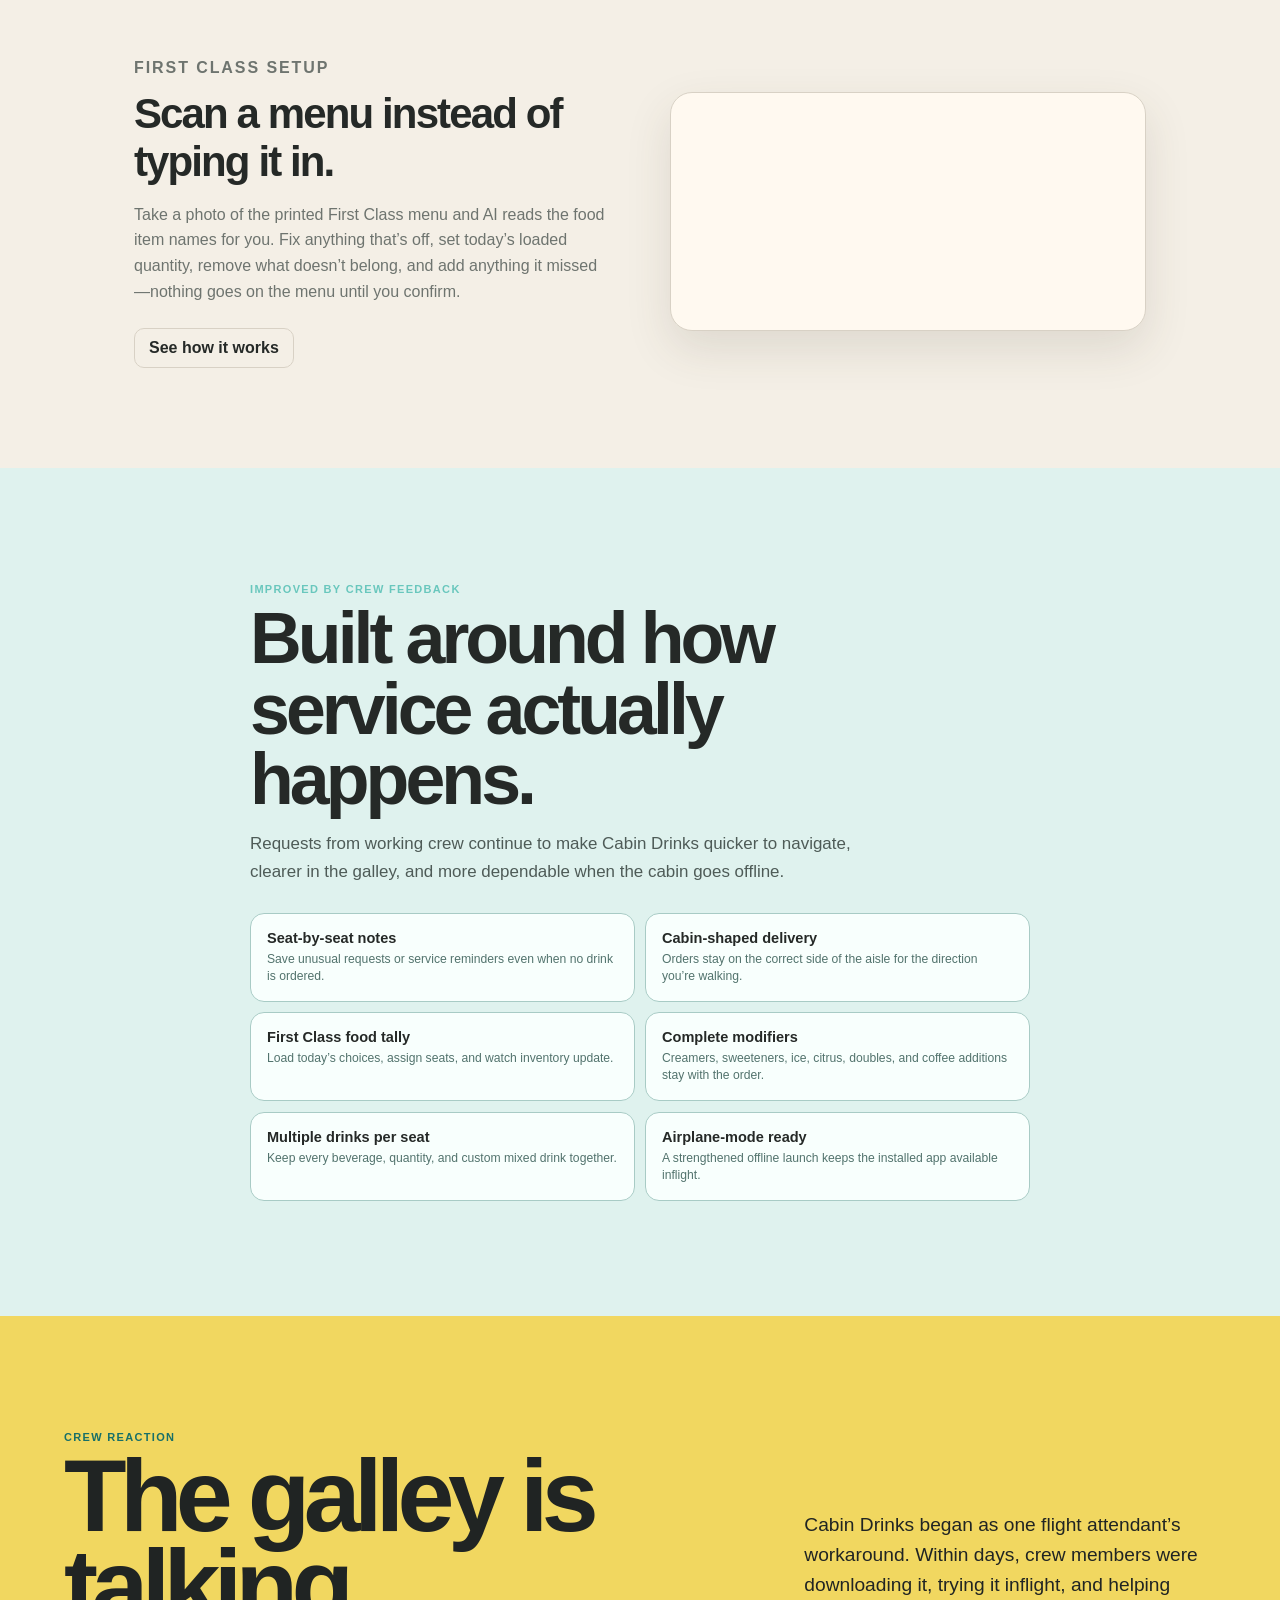
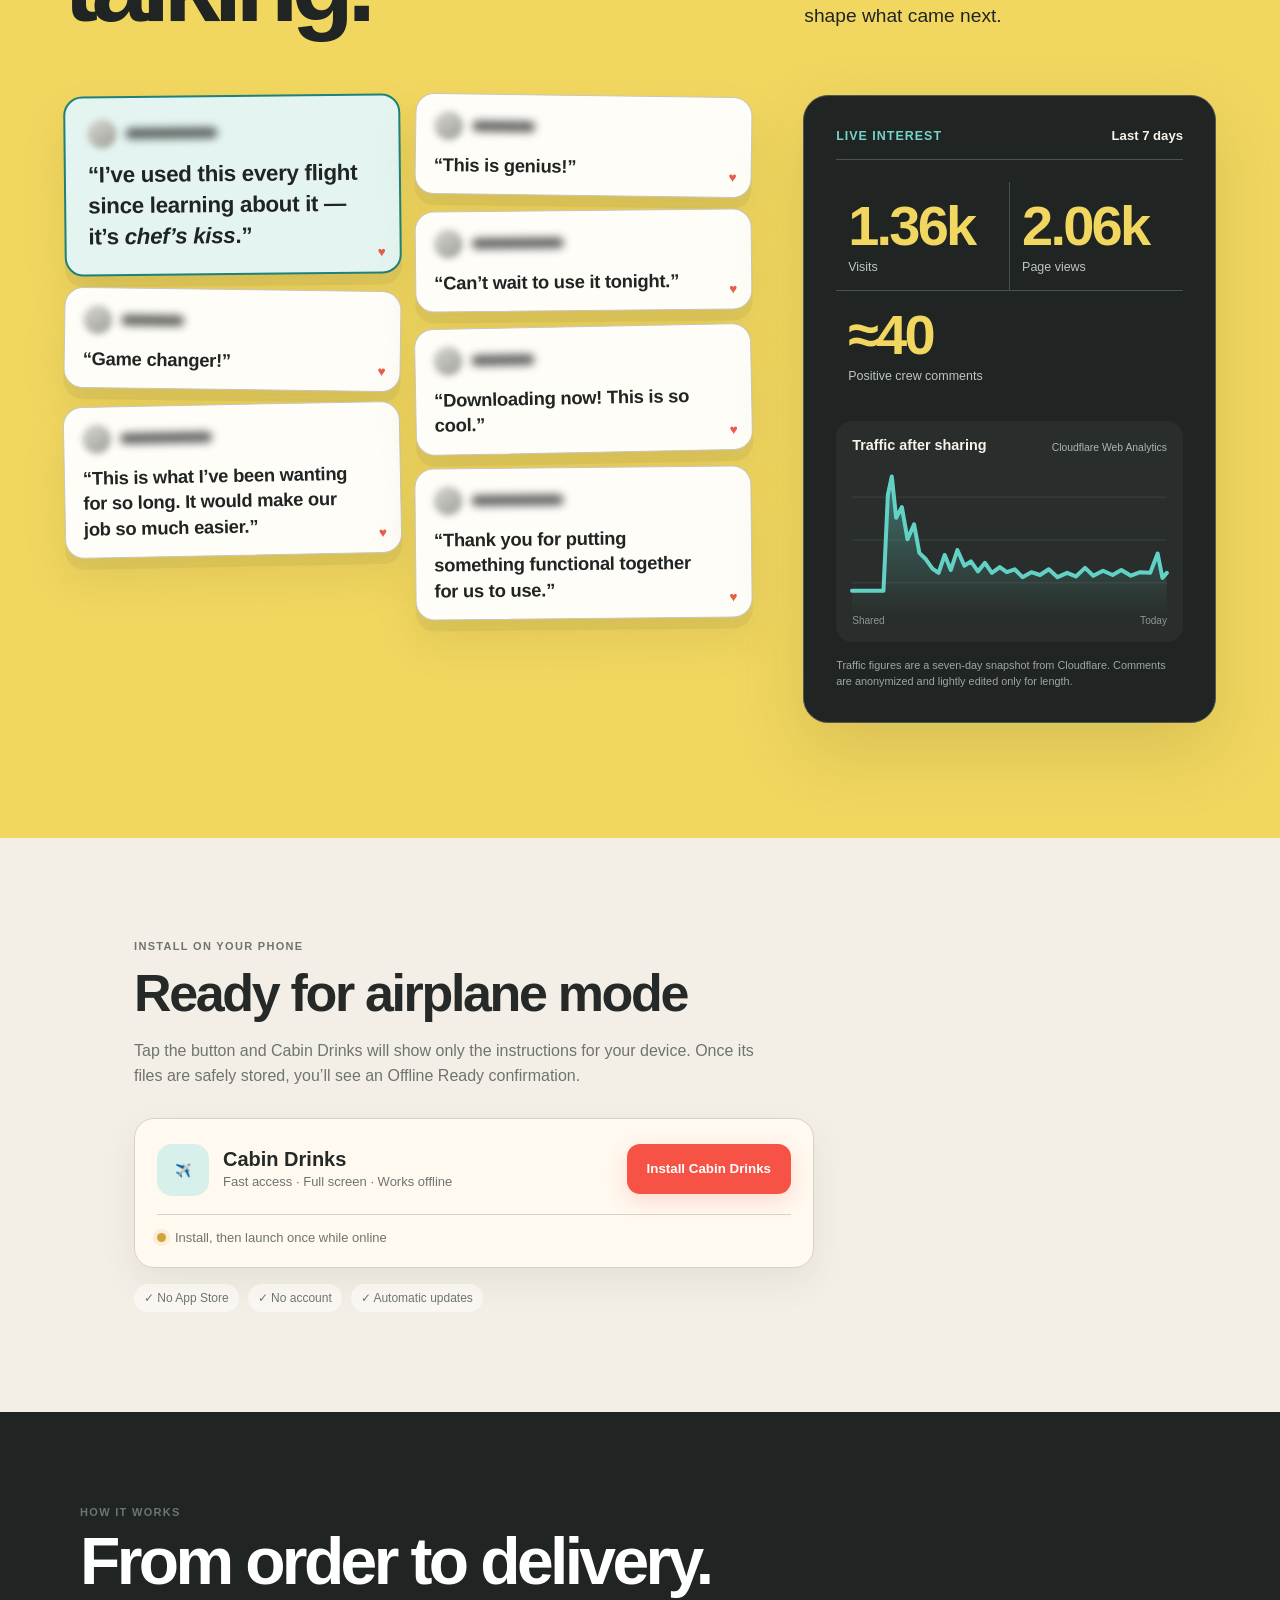
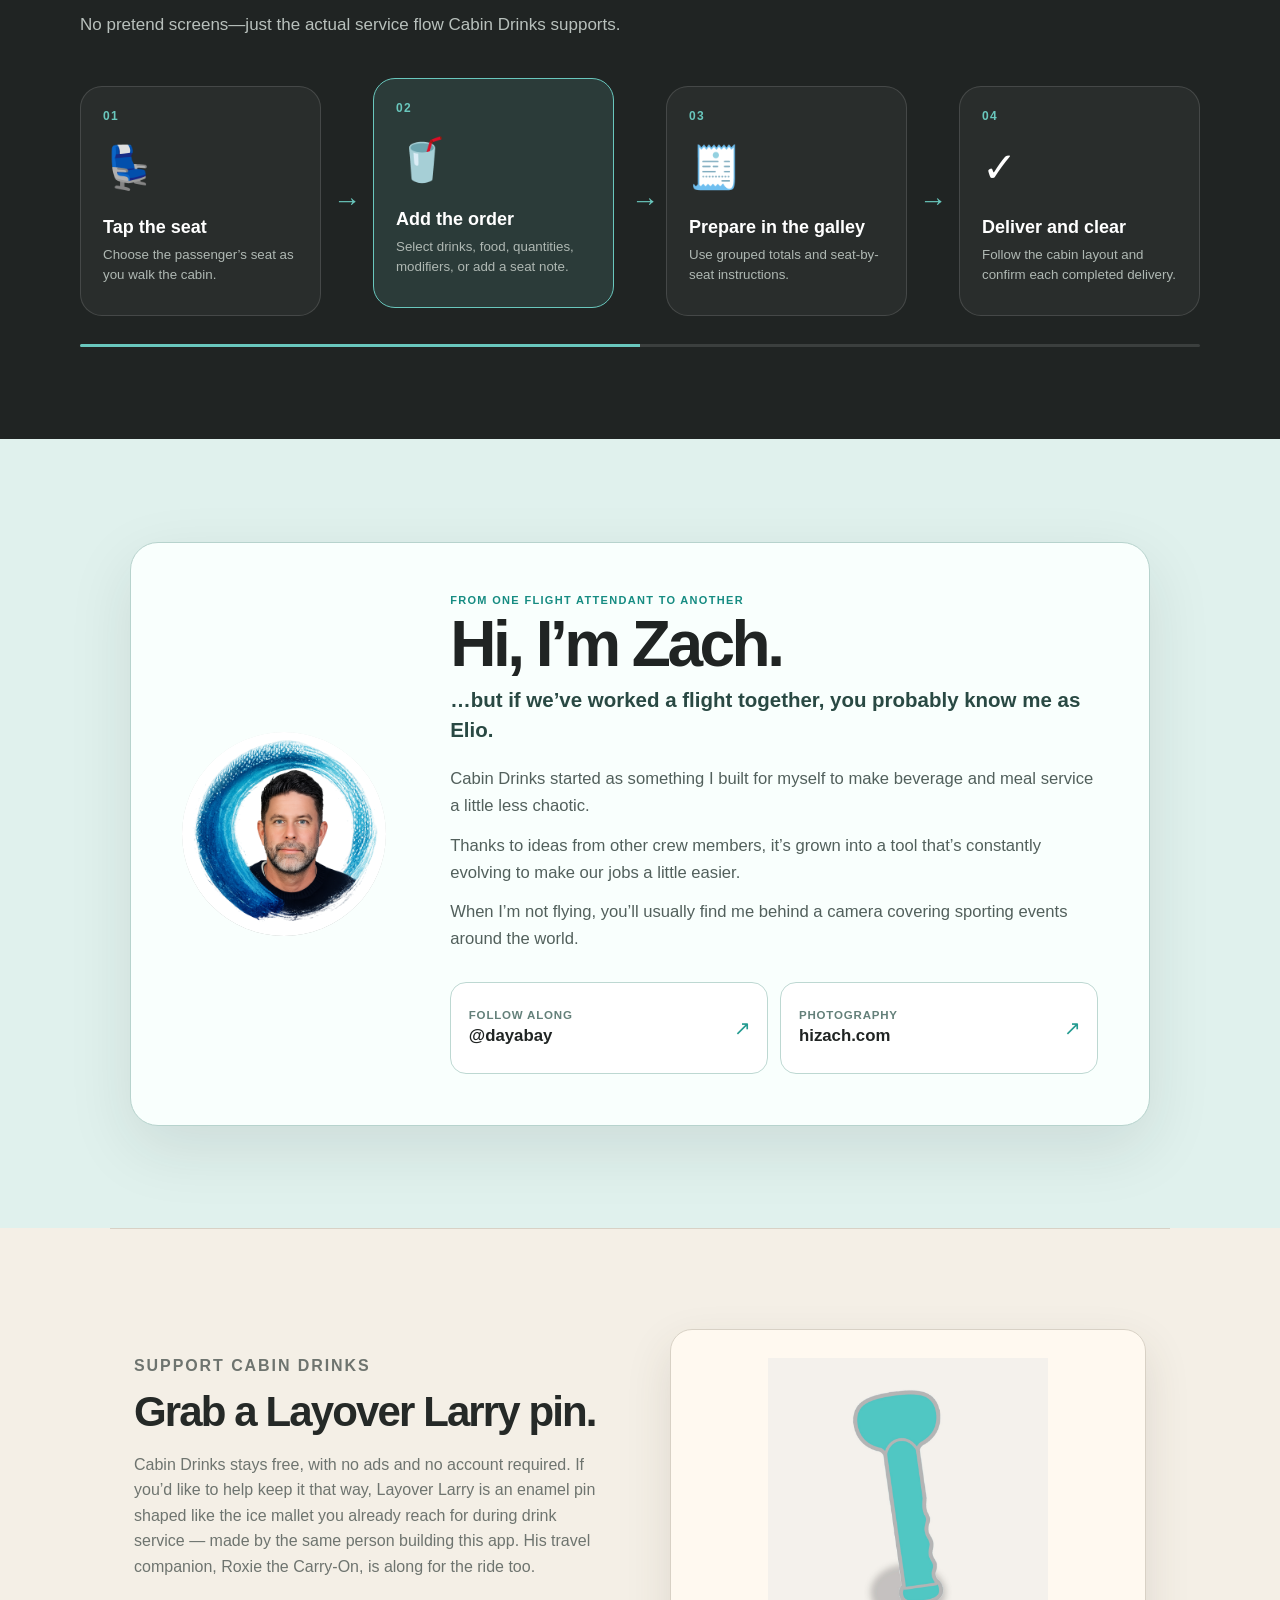
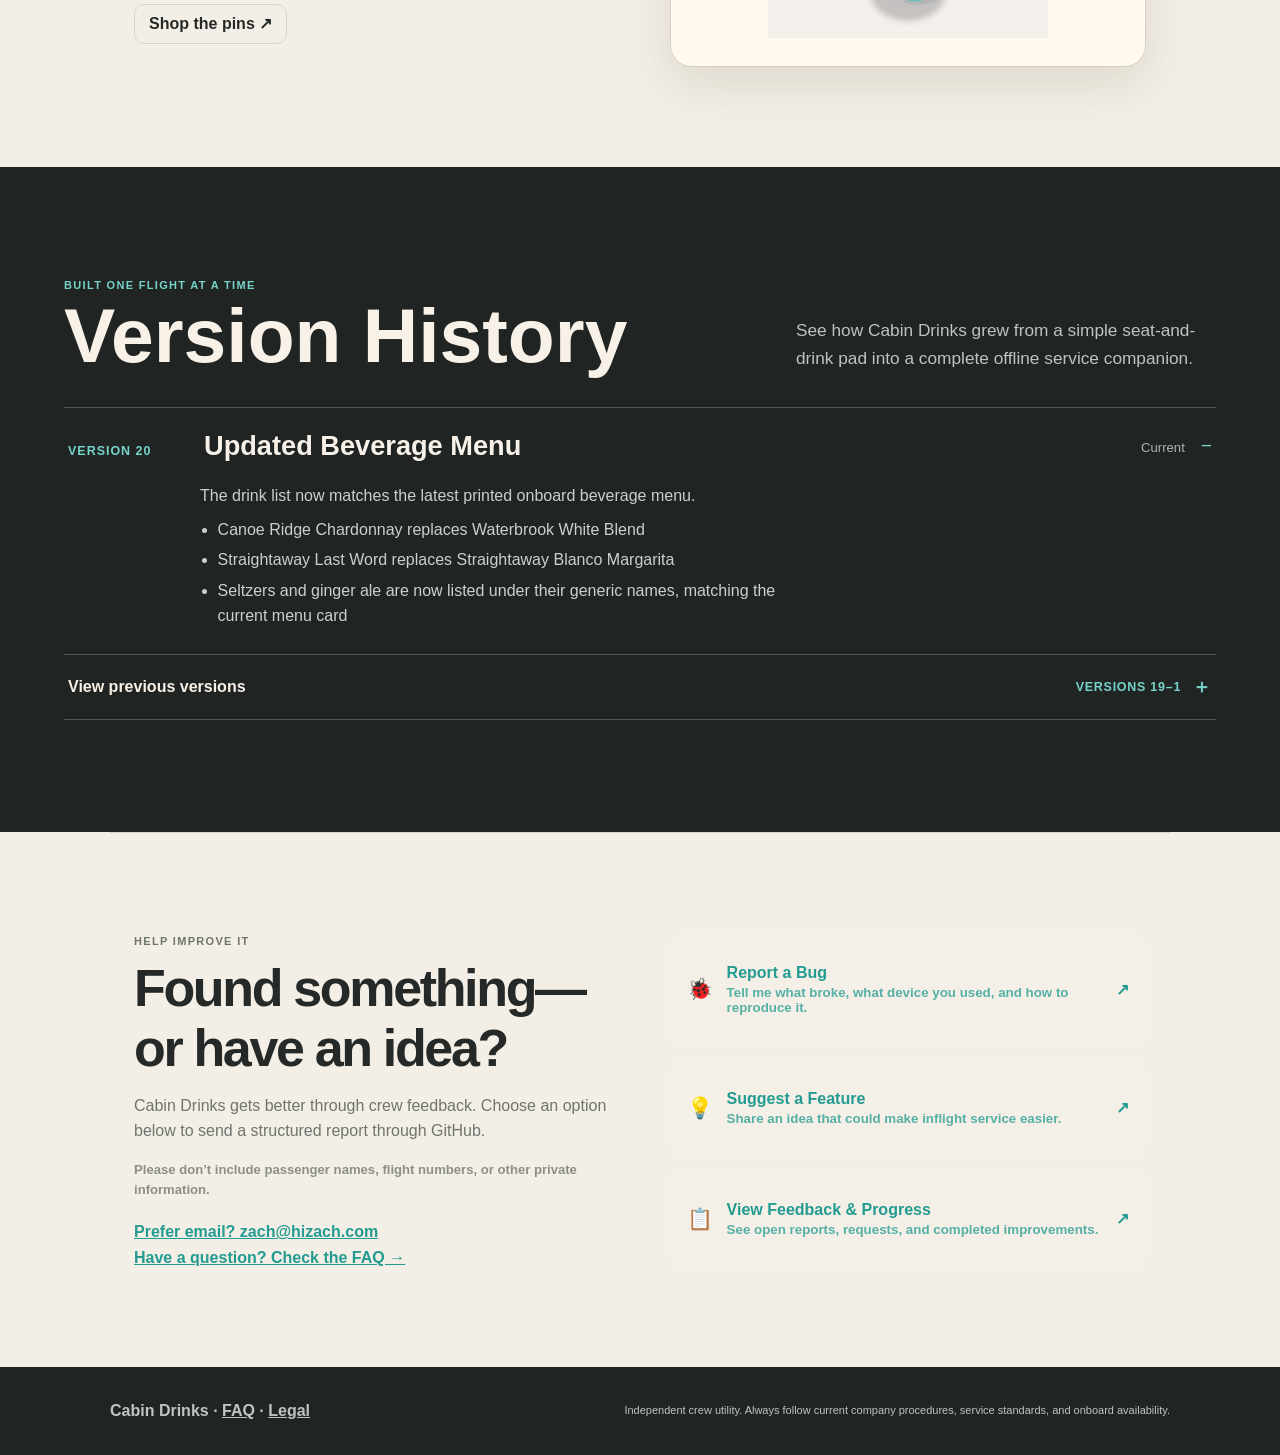
==== commit 4979a1d4: "Bump to version 20 and add a changelog entry for the menu update Adds a Version 20 "Updated Beverage" ====
--- a/index.html
+++ b/index.html
@@ -34,7 +34,7 @@
 <div class="hero-copy">
 <p class="eyebrow">Built for inflight service</p>
 <div class="hero-badges">
-<span class="current-version">Version 19 · Current</span>
+<span class="current-version">Version 20 · Current</span>
 <a class="faq-badge" href="./faq.html">FAQ</a>
 </div>
 <h1>Take food &amp; drink orders.<br>Skip the scribbled notes.</h1>
@@ -252,8 +252,12 @@
 <p>See how Cabin Drinks grew from a simple seat-and-drink pad into a complete offline service companion.</p>
 </div>
 <div class="release-list">
-<details class="release" open><summary><span><b>Version 19</b><strong>Seat Notes &amp; Cabin Delivery</strong></span><em>Current</em></summary><div><p>The service flow now handles the requests that do not fit neatly on a beverage menu—and the delivery screen looks like the cabin in front of you.</p><ul><li>Free-form notes saved to any First Class or Premium seat</li><li>Notes remain visible in Prepare and Deliver</li><li>Delivery is grouped by row and split across a visible aisle</li><li>The layout follows the same walking direction selected on the seat map</li><li>“Your left · Aisle · Your right” orientation for faster glances</li></ul></div></details>
-<details class="version-archive"><summary class="version-archive-toggle"><span>View previous versions</span><strong>Versions 18–1</strong></summary><div class="archived-releases">
+<details class="release" open><summary><span><b>Version 20</b><strong>Updated Beverage Menu</strong></span><em>Current</em></summary><div><p>The drink list now matches the latest printed onboard beverage menu.</p><ul><li>Canoe Ridge Chardonnay replaces Waterbrook White Blend</li><li>Straightaway Last Word replaces Straightaway Blanco Margarita</li><li>Seltzers and ginger ale are now listed under their generic names, matching the current menu card</li></ul></div></details>
+<details class="version-archive"><summary class="version-archive-toggle"><span>View previous versions</span><strong>Versions 19–1</strong></summary><div class="archived-releases">
+<details class="release">
+<summary><span><b>Version 19</b><strong>Seat Notes &amp; Cabin Delivery</strong></span><em>November 2026</em></summary>
+<div><p>Free-form seat notes carry through Prepare and Deliver, and the delivery screen now mirrors the cabin with a row-by-row, aisle-split layout that follows the selected walking direction.</p></div>
+</details>
 <details class="release">
 <summary><span><b>Version 18</b><strong>Cabin Side Labels</strong></span><em>September 2026</em></summary>
 <div><p>A clearer two-sided delivery map with an unmistakable aisle and cabin-side guidance.</p></div>
@@ -525,7 +529,7 @@
 <p>Independent crew utility. Always follow current company procedures, service standards, and onboard availability.</p>
 </footer>
 <div id="installSheet" class="install-sheet" hidden><button class="sheet-backdrop" type="button" data-close-install aria-label="Close installation instructions"></button><section class="sheet-panel" role="dialog" aria-modal="true" aria-labelledby="installSheetTitle"><div class="sheet-handle" aria-hidden="true"></div><button class="sheet-close" type="button" data-close-install aria-label="Close">×</button><p class="eyebrow" id="installDeviceLabel">Install on iPhone</p><h2 id="installSheetTitle">Add Cabin Drinks to your Home Screen</h2><div id="installSteps" class="install-steps"></div><button id="installContinue" class="primary sheet-action" type="button">Got it</button><p class="sheet-note">After adding it to your Home Screen, launch Cabin Drinks once while online to finish offline setup.</p></section></div>
-<div id="updateToast" class="update-toast" hidden role="status"><span>Cabin Drinks was updated.</span><strong>Version 19</strong></div>
+<div id="updateToast" class="update-toast" hidden role="status"><span>Cabin Drinks was updated.</span><strong>Version 20</strong></div>
 <script src="./updater.js" defer></script>
 <script src="./landing.js" defer>
 </script>
